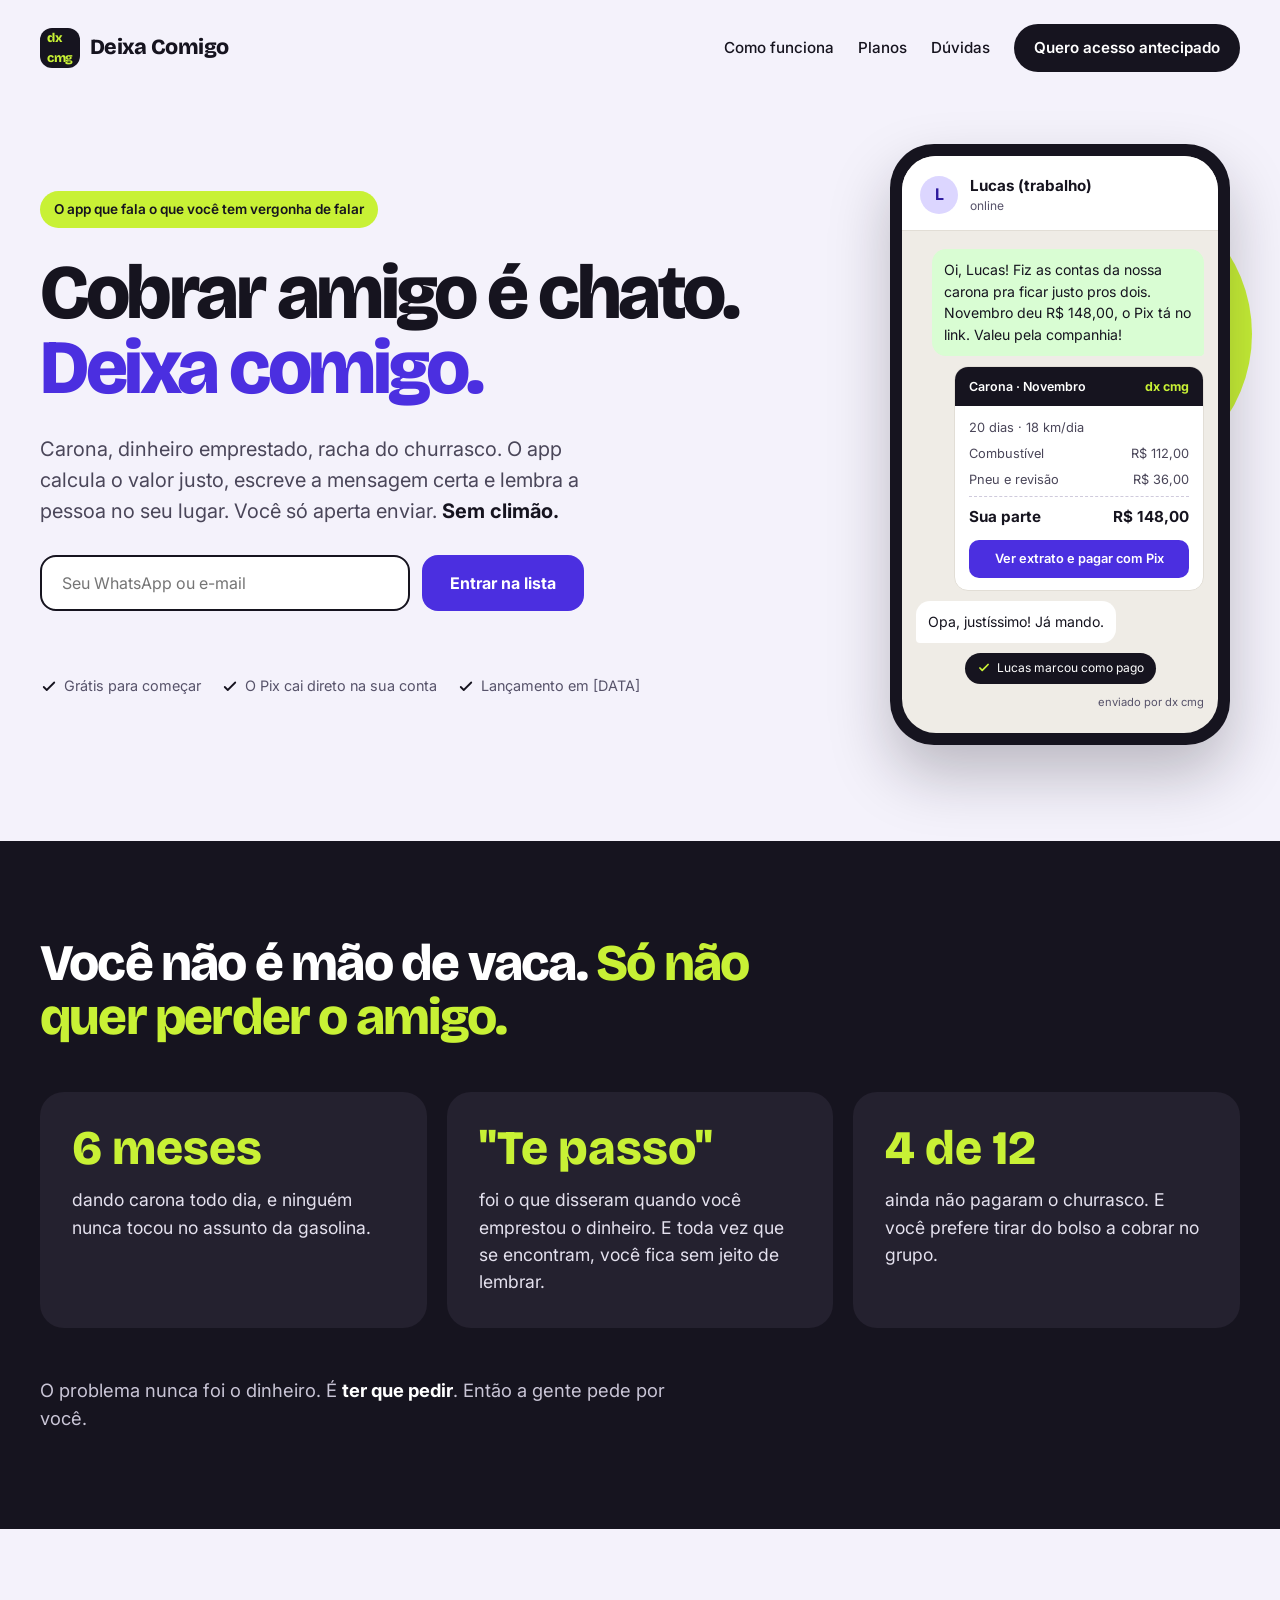
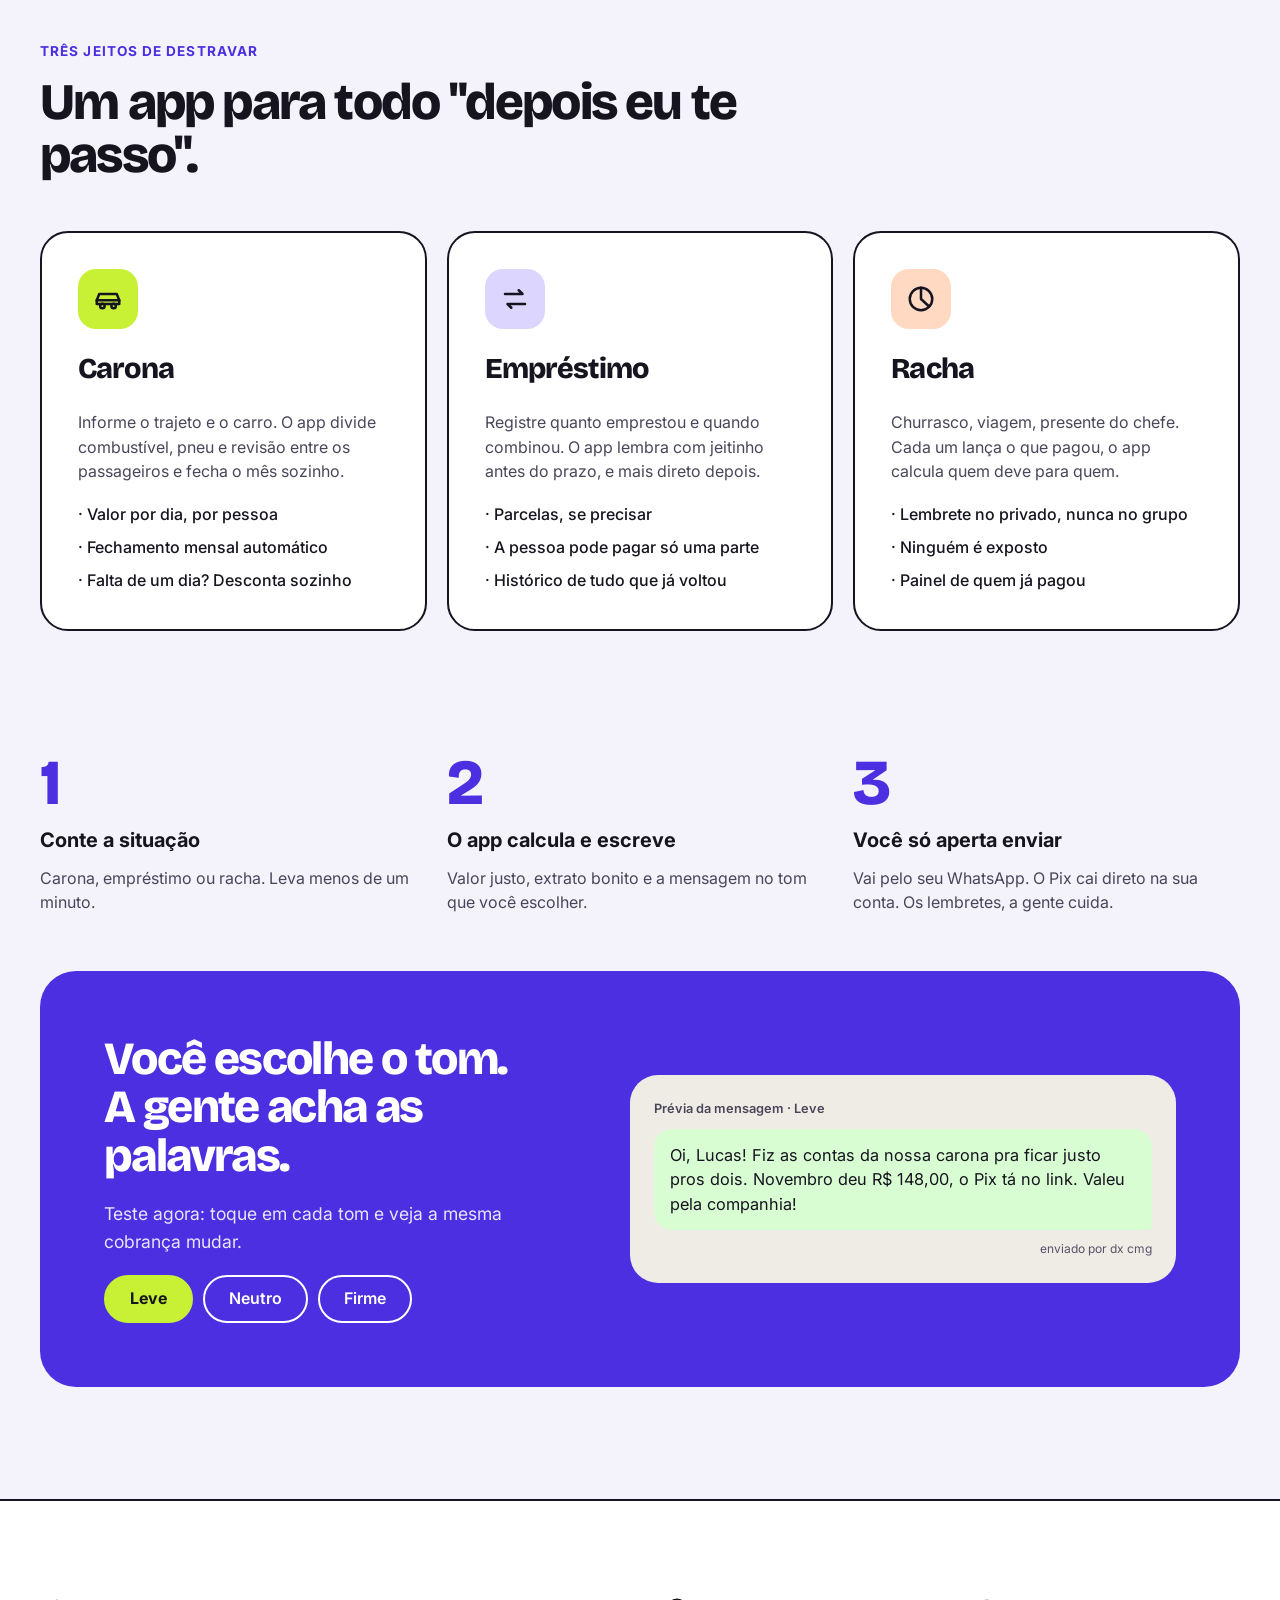
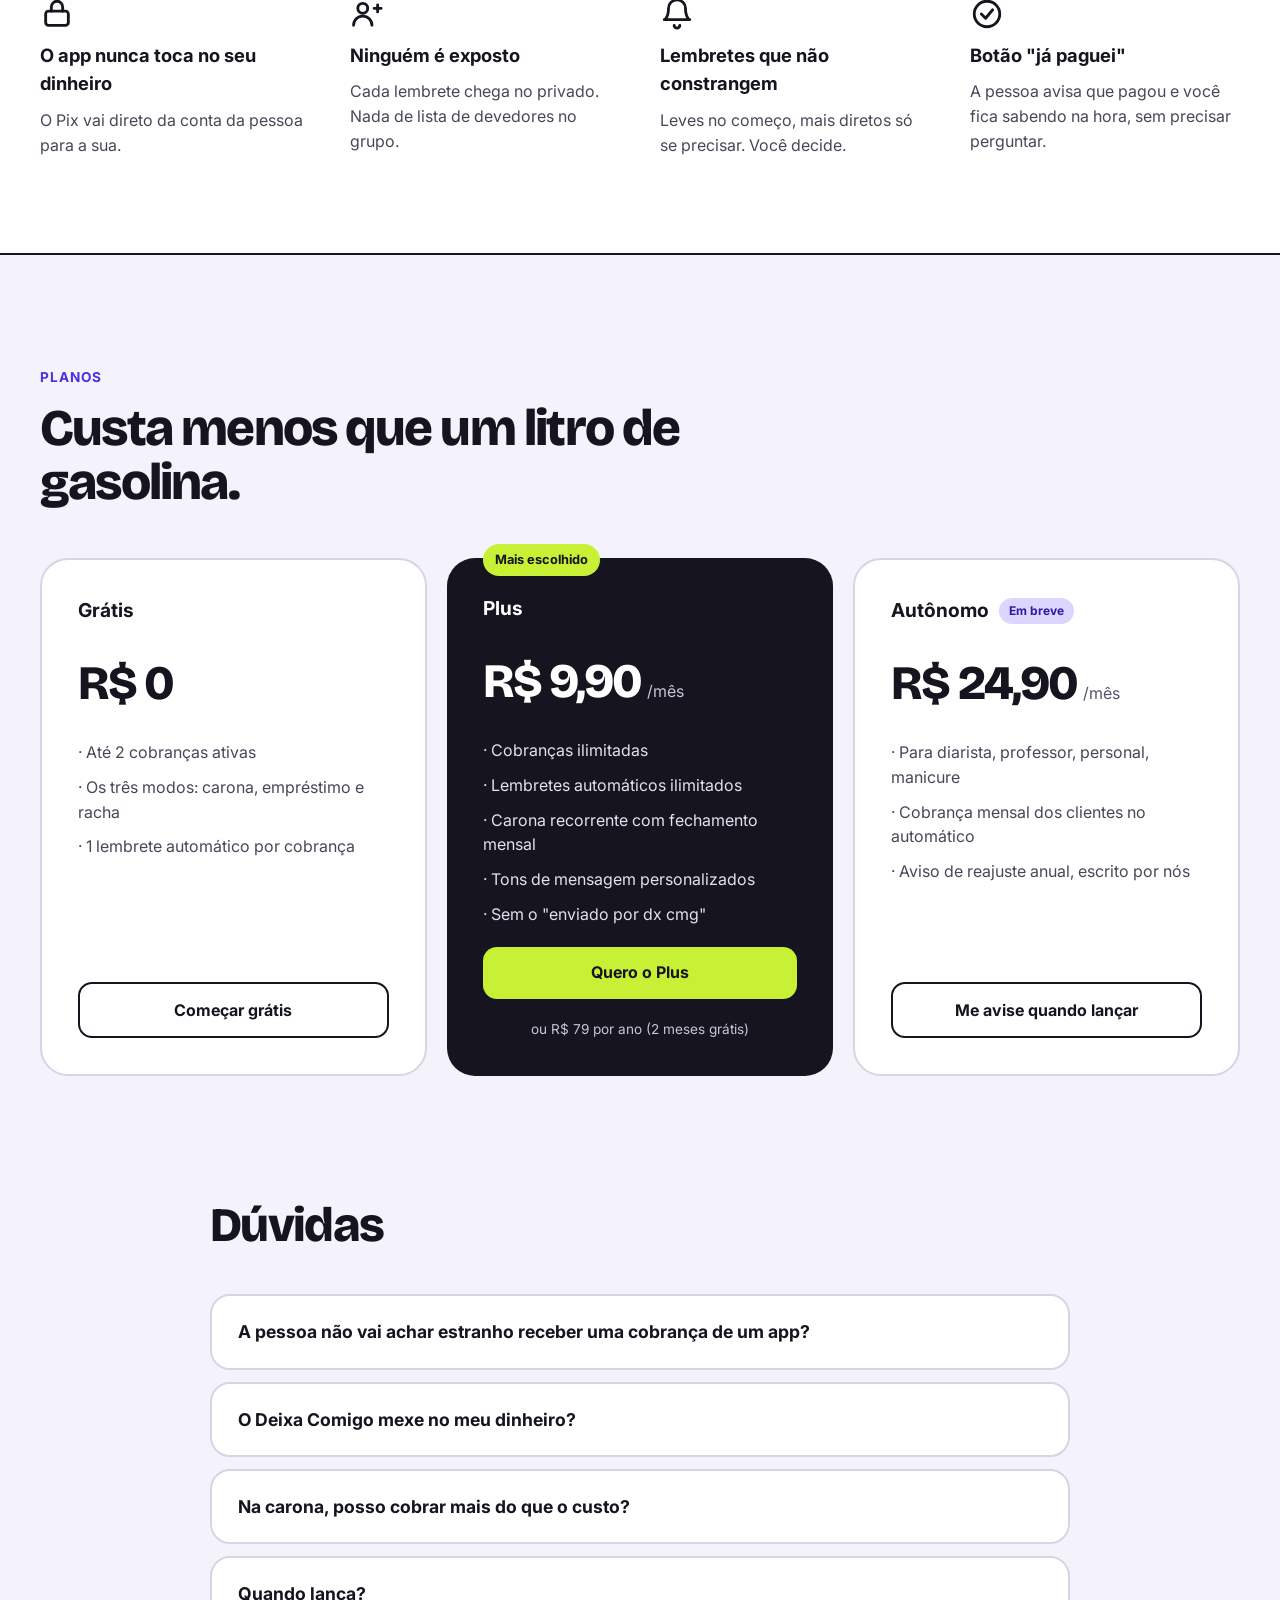
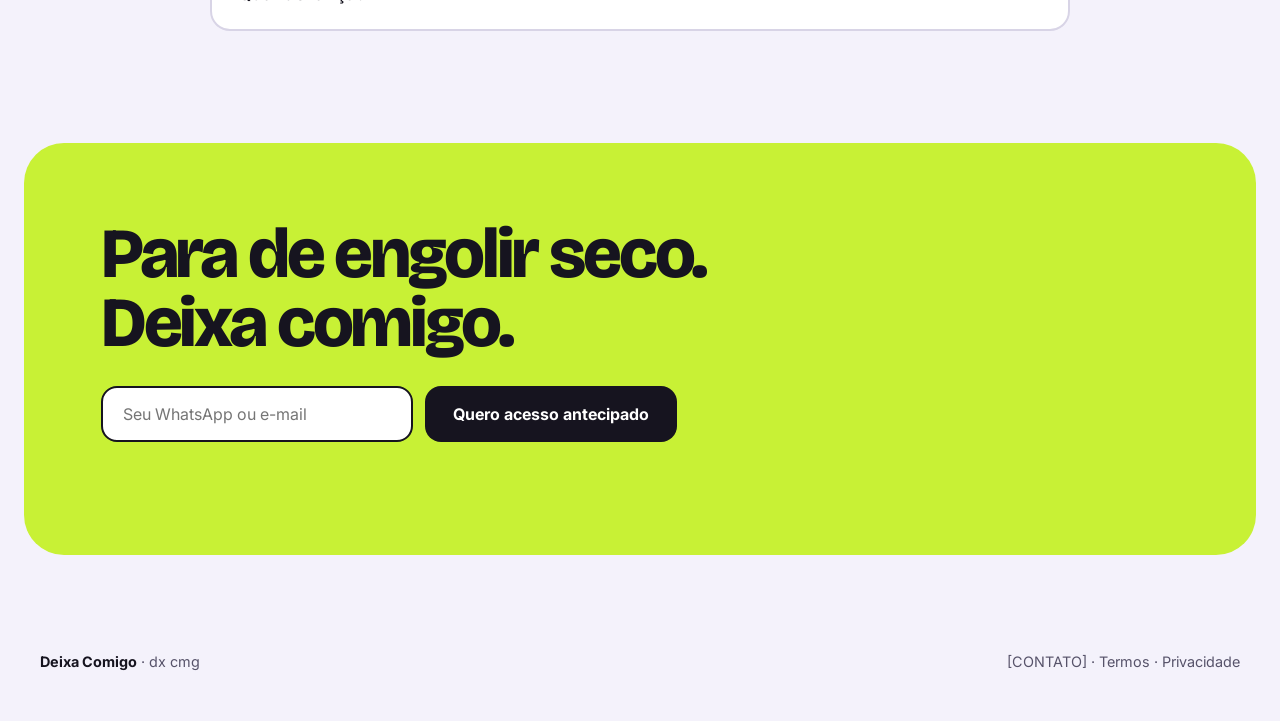
==== public/index.html @ ca262ba4 "Configura publicação no Cloudflare Workers (arquivos em public/) Co-Authored-By: Claude Opus 5.5 <no" ====
<!doctype html>
<html lang="pt-BR">
<head>
<meta charset="utf-8">
<meta name="viewport" content="width=device-width, initial-scale=1">
<title>Deixa Comigo — o app que cobra por você</title>
<meta name="description" content="Carona, empréstimo, racha do churrasco: o app calcula o valor justo, escreve a mensagem e lembra a pessoa no seu lugar. Sem climão.">
<meta property="og:title" content="Deixa Comigo — o app que cobra por você">
<meta property="og:description" content="Carona, empréstimo, racha do churrasco: o app calcula o valor justo, escreve a mensagem e lembra a pessoa no seu lugar. Sem climão.">
<meta property="og:type" content="website">
<meta name="theme-color" content="#16141F">
<link rel="icon" href="/favicon.svg" type="image/svg+xml">
<link rel="preconnect" href="https://fonts.googleapis.com">
<link rel="stylesheet" href="https://fonts.googleapis.com/css2?family=Bricolage+Grotesque:opsz,wght@12..96,500;12..96,700;12..96,800&amp;family=Inter:wght@400;500;600;700&amp;display=swap">
<style>
body{margin:0;background:#F4F2FB}
a{color:#4B2FE0}a:hover{color:#2E1A9E}
details summary{cursor:pointer;list-style:none}
details summary::-webkit-details-marker{display:none}
</style>
</head>
<body>
<div style="width: 100%; min-height: 100%; background: #F4F2FB; color: #16141F; font-family: Inter, system-ui, sans-serif; font-size: 1rem; line-height: 1.55">

<!-- NAV -->
<header style="max-width: 1200px; margin: 0 auto; padding: 24px 24px; display: flex; flex-wrap: wrap; align-items: center; justify-content: space-between; gap: 16px">
<a href="#topo" style="display: flex; align-items: center; gap: 10px; text-decoration: none; color: #16141F">
<span style="width: 40px; height: 40px; border-radius: 12px; background: #16141F; color: #C8F135; display: flex; align-items: center; justify-content: center; font-family: 'Bricolage Grotesque', sans-serif; font-weight: 800; font-size: 0.8rem; letter-spacing: -0.02em">dx<br>cmg</span>
<span style="font-family: 'Bricolage Grotesque', sans-serif; font-weight: 800; font-size: 1.35rem; letter-spacing: -0.03em">Deixa Comigo</span>
</a>
<nav style="display: flex; flex-wrap: wrap; align-items: center; gap: 24px; font-weight: 500; font-size: 0.95rem">
<a href="#como-funciona" style="color: #16141F; text-decoration: none">Como funciona</a>
<a href="#planos" style="color: #16141F; text-decoration: none">Planos</a>
<a href="#duvidas" style="color: #16141F; text-decoration: none">Dúvidas</a>
<a href="#lista" style="background: #16141F; color: #FFFFFF; text-decoration: none; padding: 12px 20px; border-radius: 999px; font-weight: 600; min-height: 44px; box-sizing: border-box; display: inline-flex; align-items: center">Quero acesso antecipado</a>
</nav>
</header>

<!-- HERO -->
<section id="topo" style="max-width: 1200px; margin: 0 auto; padding: 48px 24px 96px; display: flex; flex-wrap: wrap; align-items: center; gap: 64px">
<div style="flex: 1 1 520px; min-width: 0; display: flex; flex-direction: column; gap: 28px">
<span style="align-self: flex-start; background: #C8F135; color: #16141F; font-weight: 600; font-size: 0.85rem; padding: 8px 14px; border-radius: 999px">O app que fala o que você tem vergonha de falar</span>
<h1 style="margin: 0; font-family: 'Bricolage Grotesque', sans-serif; font-weight: 800; font-size: clamp(2.8rem, 6vw, 5.4rem); line-height: 0.98; letter-spacing: -0.045em">Cobrar amigo é chato.<br><span style="color: #4B2FE0">Deixa comigo.</span></h1>
<p style="margin: 0; font-size: 1.25rem; color: #4A4659; max-width: 34rem">Carona, dinheiro emprestado, racha do churrasco. O app calcula o valor justo, escreve a mensagem certa e lembra a pessoa no seu lugar. Você só aperta enviar. <strong style="color: #16141F">Sem climão.</strong></p>
<form class="lead-form" data-origem="geral" novalidate id="lista" style="display: flex; flex-wrap: wrap; gap: 12px; max-width: 34rem">
<label for="hero-zap" style="position: absolute; width: 1px; height: 1px; overflow: hidden; clip: rect(0 0 0 0)">Seu WhatsApp ou e-mail</label>
<input id="hero-zap" type="text" name="contato" required maxlength="120" autocomplete="email" placeholder="Seu WhatsApp ou e-mail" style="flex: 1 1 240px; min-height: 56px; box-sizing: border-box; padding: 0 20px; border-radius: 16px; border: 2px solid #16141F; background: #FFFFFF; font: inherit; font-size: 1rem; color: #16141F">
<button type="submit" style="flex: 0 0 auto; min-height: 56px; padding: 0 28px; border-radius: 16px; border: 0; background: #4B2FE0; color: #FFFFFF; font: inherit; font-weight: 700; font-size: 1rem; cursor: pointer">Entrar na lista</button>
<input type="text" name="empresa" tabindex="-1" autocomplete="off" aria-hidden="true" style="position: absolute; left: -9999px; width: 1px; height: 1px">
<p class="form-status" role="status" aria-live="polite" style="flex-basis: 100%; margin: 0; font-weight: 600; min-height: 1.5em"></p>
</form>
<div style="display: flex; flex-wrap: wrap; gap: 20px; font-size: 0.9rem; color: #57536A">
<span style="display: flex; align-items: center; gap: 6px"><svg aria-hidden="true" width="18" height="18" viewBox="0 0 24 24" fill="none" stroke="#16141F" stroke-width="2.4" stroke-linecap="round" stroke-linejoin="round"><path d="M5 12l4 4 10-10"/></svg>Grátis para começar</span>
<span style="display: flex; align-items: center; gap: 6px"><svg aria-hidden="true" width="18" height="18" viewBox="0 0 24 24" fill="none" stroke="#16141F" stroke-width="2.4" stroke-linecap="round" stroke-linejoin="round"><path d="M5 12l4 4 10-10"/></svg>O Pix cai direto na sua conta</span>
<span style="display: flex; align-items: center; gap: 6px"><svg aria-hidden="true" width="18" height="18" viewBox="0 0 24 24" fill="none" stroke="#16141F" stroke-width="2.4" stroke-linecap="round" stroke-linejoin="round"><path d="M5 12l4 4 10-10"/></svg>Lançamento em [DATA]</span>
</div>
</div>

<!-- PHONE -->
<div style="flex: 0 1 360px; min-width: 0; display: flex; justify-content: center; position: relative">
<div style="position: absolute; top: 40px; right: -12px; width: 300px; height: 300px; border-radius: 50%; background: #C8F135" aria-hidden="true"></div>
<div style="position: relative; width: 340px; max-width: 100%; background: #16141F; border-radius: 44px; padding: 12px; box-sizing: border-box; box-shadow: 0 30px 60px rgba(22,20,31,0.25)">
<div style="background: #EFECE6; border-radius: 34px; overflow: hidden; display: flex; flex-direction: column">
<div style="background: #FFFFFF; padding: 18px 18px 14px; display: flex; align-items: center; gap: 12px; border-bottom: 1px solid #E2DED6">
<span style="width: 38px; height: 38px; border-radius: 50%; background: #DCD6FF; color: #2E1A9E; display: flex; align-items: center; justify-content: center; font-weight: 700">L</span>
<div style="display: flex; flex-direction: column"><strong style="font-size: 0.95rem">Lucas (trabalho)</strong><span style="font-size: 0.75rem; color: #57536A">online</span></div>
</div>
<div style="padding: 18px 14px 22px; display: flex; flex-direction: column; gap: 10px; font-size: 0.88rem">
<div style="align-self: flex-end; max-width: 86%; background: #D9FDD3; padding: 10px 12px; border-radius: 14px 14px 4px 14px">Oi, Lucas! Fiz as contas da nossa carona pra ficar justo pros dois. Novembro deu R$ 148,00, o Pix tá no link. Valeu pela companhia!</div>
<div style="align-self: flex-end; width: 86%; background: #FFFFFF; border-radius: 14px; overflow: hidden; border: 1px solid #E2DED6">
<div style="background: #16141F; color: #FFFFFF; padding: 10px 14px; display: flex; justify-content: space-between; align-items: center; font-size: 0.78rem"><span style="font-weight: 600">Carona · Novembro</span><span style="color: #C8F135; font-weight: 700">dx cmg</span></div>
<div style="padding: 12px 14px; display: flex; flex-direction: column; gap: 6px; font-size: 0.8rem; color: #4A4659">
<div style="display: flex; justify-content: space-between"><span>20 dias · 18 km/dia</span><span></span></div>
<div style="display: flex; justify-content: space-between"><span>Combustível</span><span>R$ 112,00</span></div>
<div style="display: flex; justify-content: space-between"><span>Pneu e revisão</span><span>R$ 36,00</span></div>
<div style="display: flex; justify-content: space-between; border-top: 1px dashed #CFCADC; padding-top: 8px; color: #16141F; font-weight: 700; font-size: 0.95rem"><span>Sua parte</span><span>R$ 148,00</span></div>
<span style="margin-top: 6px; background: #4B2FE0; color: #FFFFFF; text-align: center; border-radius: 10px; padding: 9px; font-weight: 600">Ver extrato e pagar com Pix</span>
</div>
</div>
<div style="align-self: flex-start; max-width: 80%; background: #FFFFFF; padding: 10px 12px; border-radius: 14px 14px 14px 4px">Opa, justíssimo! Já mando.</div>
<div style="align-self: center; background: #16141F; color: #FFFFFF; font-size: 0.75rem; padding: 6px 12px; border-radius: 999px; display: flex; align-items: center; gap: 6px"><svg aria-hidden="true" width="14" height="14" viewBox="0 0 24 24" fill="none" stroke="#C8F135" stroke-width="3" stroke-linecap="round" stroke-linejoin="round"><path d="M5 12l4 4 10-10"/></svg>Lucas marcou como pago</div>
<span style="align-self: flex-end; font-size: 0.7rem; color: #57536A">enviado por dx cmg</span>
</div>
</div>
</div>
</div>
</section>

<!-- DOR -->
<section style="background: #16141F; color: #FFFFFF; padding: 96px 24px">
<div style="max-width: 1200px; margin: 0 auto; display: flex; flex-direction: column; gap: 48px">
<h2 style="margin: 0; font-family: 'Bricolage Grotesque', sans-serif; font-weight: 800; font-size: clamp(2rem, 4vw, 3.4rem); line-height: 1.05; letter-spacing: -0.035em; max-width: 46rem">Você não é mão de vaca. <span style="color: #C8F135">Só não quer perder o amigo.</span></h2>
<div style="display: grid; grid-template-columns: repeat(auto-fit, minmax(260px, 1fr)); gap: 20px">
<div style="background: #24212F; border-radius: 24px; padding: 32px; display: flex; flex-direction: column; gap: 14px">
<span style="font-family: 'Bricolage Grotesque', sans-serif; font-weight: 800; font-size: 3rem; line-height: 1; color: #C8F135">6 meses</span>
<p style="margin: 0; font-size: 1.1rem; color: #E4E1EE">dando carona todo dia, e ninguém nunca tocou no assunto da gasolina.</p>
</div>
<div style="background: #24212F; border-radius: 24px; padding: 32px; display: flex; flex-direction: column; gap: 14px">
<span style="font-family: 'Bricolage Grotesque', sans-serif; font-weight: 800; font-size: 3rem; line-height: 1; color: #C8F135">"Te passo"</span>
<p style="margin: 0; font-size: 1.1rem; color: #E4E1EE">foi o que disseram quando você emprestou o dinheiro. E toda vez que se encontram, você fica sem jeito de lembrar.</p>
</div>
<div style="background: #24212F; border-radius: 24px; padding: 32px; display: flex; flex-direction: column; gap: 14px">
<span style="font-family: 'Bricolage Grotesque', sans-serif; font-weight: 800; font-size: 3rem; line-height: 1; color: #C8F135">4 de 12</span>
<p style="margin: 0; font-size: 1.1rem; color: #E4E1EE">ainda não pagaram o churrasco. E você prefere tirar do bolso a cobrar no grupo.</p>
</div>
</div>
<p style="margin: 0; font-size: 1.15rem; color: #C9C5D6; max-width: 40rem">O problema nunca foi o dinheiro. É <strong style="color: #FFFFFF">ter que pedir</strong>. Então a gente pede por você.</p>
</div>
</section>

<!-- 3 MODOS -->
<section style="max-width: 1200px; margin: 0 auto; padding: 112px 24px 56px; display: flex; flex-direction: column; gap: 48px">
<div style="display: flex; flex-direction: column; gap: 14px; max-width: 44rem">
<span style="font-weight: 700; color: #4B2FE0; text-transform: uppercase; letter-spacing: 0.08em; font-size: 0.85rem">Três jeitos de destravar</span>
<h2 style="margin: 0; font-family: 'Bricolage Grotesque', sans-serif; font-weight: 800; font-size: clamp(2rem, 4vw, 3.4rem); line-height: 1.05; letter-spacing: -0.035em">Um app para todo "depois eu te passo".</h2>
</div>
<div style="display: grid; grid-template-columns: repeat(auto-fit, minmax(300px, 1fr)); gap: 20px">

<article style="background: #FFFFFF; border-radius: 28px; padding: 36px; display: flex; flex-direction: column; gap: 18px; border: 2px solid #16141F">
<span style="width: 60px; height: 60px; border-radius: 18px; background: #C8F135; display: flex; align-items: center; justify-content: center"><svg aria-hidden="true" width="30" height="30" viewBox="0 0 24 24" fill="none" stroke="#16141F" stroke-width="2" stroke-linecap="round" stroke-linejoin="round"><path d="M3 16v-3l2-5h14l2 5v3z"/><path d="M3 13h18"/><circle cx="7.5" cy="17.5" r="1.8"/><circle cx="16.5" cy="17.5" r="1.8"/></svg></span>
<h3 style="margin: 0; font-family: 'Bricolage Grotesque', sans-serif; font-weight: 800; font-size: 1.8rem; letter-spacing: -0.03em">Carona</h3>
<p style="margin: 0; color: #4A4659">Informe o trajeto e o carro. O app divide combustível, pneu e revisão entre os passageiros e fecha o mês sozinho.</p>
<ul style="margin: 0; padding: 0; list-style: none; display: flex; flex-direction: column; gap: 8px; font-weight: 500">
<li>· Valor por dia, por pessoa</li>
<li>· Fechamento mensal automático</li>
<li>· Falta de um dia? Desconta sozinho</li>
</ul>
</article>

<article style="background: #FFFFFF; border-radius: 28px; padding: 36px; display: flex; flex-direction: column; gap: 18px; border: 2px solid #16141F">
<span style="width: 60px; height: 60px; border-radius: 18px; background: #DCD6FF; display: flex; align-items: center; justify-content: center"><svg aria-hidden="true" width="30" height="30" viewBox="0 0 24 24" fill="none" stroke="#16141F" stroke-width="2" stroke-linecap="round" stroke-linejoin="round"><path d="M4 8h14l-3-3"/><path d="M20 16H6l3 3"/></svg></span>
<h3 style="margin: 0; font-family: 'Bricolage Grotesque', sans-serif; font-weight: 800; font-size: 1.8rem; letter-spacing: -0.03em">Empréstimo</h3>
<p style="margin: 0; color: #4A4659">Registre quanto emprestou e quando combinou. O app lembra com jeitinho antes do prazo, e mais direto depois.</p>
<ul style="margin: 0; padding: 0; list-style: none; display: flex; flex-direction: column; gap: 8px; font-weight: 500">
<li>· Parcelas, se precisar</li>
<li>· A pessoa pode pagar só uma parte</li>
<li>· Histórico de tudo que já voltou</li>
</ul>
</article>

<article style="background: #FFFFFF; border-radius: 28px; padding: 36px; display: flex; flex-direction: column; gap: 18px; border: 2px solid #16141F">
<span style="width: 60px; height: 60px; border-radius: 18px; background: #FFD9C2; display: flex; align-items: center; justify-content: center"><svg aria-hidden="true" width="30" height="30" viewBox="0 0 24 24" fill="none" stroke="#16141F" stroke-width="2" stroke-linecap="round" stroke-linejoin="round"><circle cx="12" cy="12" r="9"/><path d="M12 3v9l6.5 6"/></svg></span>
<h3 style="margin: 0; font-family: 'Bricolage Grotesque', sans-serif; font-weight: 800; font-size: 1.8rem; letter-spacing: -0.03em">Racha</h3>
<p style="margin: 0; color: #4A4659">Churrasco, viagem, presente do chefe. Cada um lança o que pagou, o app calcula quem deve para quem.</p>
<ul style="margin: 0; padding: 0; list-style: none; display: flex; flex-direction: column; gap: 8px; font-weight: 500">
<li>· Lembrete no privado, nunca no grupo</li>
<li>· Ninguém é exposto</li>
<li>· Painel de quem já pagou</li>
</ul>
</article>
</div>
</section>

<!-- COMO FUNCIONA + TOM -->
<section id="como-funciona" style="max-width: 1200px; margin: 0 auto; padding: 56px 24px 112px; display: flex; flex-direction: column; gap: 48px">
<div style="display: grid; grid-template-columns: repeat(auto-fit, minmax(240px, 1fr)); gap: 20px">
<div style="display: flex; flex-direction: column; gap: 10px; padding: 8px 0">
<span style="font-family: 'Bricolage Grotesque', sans-serif; font-weight: 800; font-size: 4rem; line-height: 1; color: #4B2FE0">1</span>
<h3 style="margin: 0; font-size: 1.25rem">Conte a situação</h3>
<p style="margin: 0; color: #4A4659">Carona, empréstimo ou racha. Leva menos de um minuto.</p>
</div>
<div style="display: flex; flex-direction: column; gap: 10px; padding: 8px 0">
<span style="font-family: 'Bricolage Grotesque', sans-serif; font-weight: 800; font-size: 4rem; line-height: 1; color: #4B2FE0">2</span>
<h3 style="margin: 0; font-size: 1.25rem">O app calcula e escreve</h3>
<p style="margin: 0; color: #4A4659">Valor justo, extrato bonito e a mensagem no tom que você escolher.</p>
</div>
<div style="display: flex; flex-direction: column; gap: 10px; padding: 8px 0">
<span style="font-family: 'Bricolage Grotesque', sans-serif; font-weight: 800; font-size: 4rem; line-height: 1; color: #4B2FE0">3</span>
<h3 style="margin: 0; font-size: 1.25rem">Você só aperta enviar</h3>
<p style="margin: 0; color: #4A4659">Vai pelo seu WhatsApp. O Pix cai direto na sua conta. Os lembretes, a gente cuida.</p>
</div>
</div>

<div style="background: #4B2FE0; color: #FFFFFF; border-radius: 36px; padding: clamp(28px, 5vw, 64px); display: flex; flex-wrap: wrap; gap: 48px; align-items: center">
<div style="flex: 1 1 360px; min-width: 0; display: flex; flex-direction: column; gap: 20px">
<h2 style="margin: 0; font-family: 'Bricolage Grotesque', sans-serif; font-weight: 800; font-size: clamp(2rem, 3.6vw, 3rem); line-height: 1.05; letter-spacing: -0.035em">Você escolhe o tom.<br>A gente acha as palavras.</h2>
<p style="margin: 0; font-size: 1.1rem; color: #E9E5FF">Teste agora: toque em cada tom e veja a mesma cobrança mudar.</p>
<div style="display: flex; flex-wrap: wrap; gap: 10px" role="group" aria-label="Tom da mensagem">
<button type="button" class="tone-btn" data-tone="leve" aria-pressed="true" style="min-height: 48px; padding: 0 24px; border-radius: 999px; border: 2px solid #C8F135; background: #C8F135; color: #16141F; font: inherit; font-weight: 700; cursor: pointer">Leve</button>
<button type="button" class="tone-btn" data-tone="neutro" aria-pressed="false" style="min-height: 48px; padding: 0 24px; border-radius: 999px; border: 2px solid #FFFFFF; background: transparent; color: #FFFFFF; font: inherit; font-weight: 600; cursor: pointer">Neutro</button>
<button type="button" class="tone-btn" data-tone="firme" aria-pressed="false" style="min-height: 48px; padding: 0 24px; border-radius: 999px; border: 2px solid #FFFFFF; background: transparent; color: #FFFFFF; font: inherit; font-weight: 600; cursor: pointer">Firme</button>
</div>
</div>
<div style="flex: 1 1 380px; min-width: 0; background: #EFECE6; border-radius: 28px; padding: 24px; display: flex; flex-direction: column; gap: 10px; color: #16141F">
<span style="font-size: 0.8rem; color: #4A4659; font-weight: 600">Prévia da mensagem · <span id="tone-label">Leve</span></span>
<div style="align-self: flex-end; background: #D9FDD3; padding: 14px 16px; border-radius: 18px 18px 4px 18px; font-size: 1.02rem; line-height: 1.5"><span id="tone-msg"></span></div>
<span style="align-self: flex-end; font-size: 0.75rem; color: #57536A">enviado por dx cmg</span>
</div>
</div>
</section>

<!-- GARANTIAS -->
<section style="background: #FFFFFF; padding: 96px 24px; border-top: 2px solid #16141F; border-bottom: 2px solid #16141F">
<div style="max-width: 1200px; margin: 0 auto; display: grid; grid-template-columns: repeat(auto-fit, minmax(240px, 1fr)); gap: 40px">
<div style="display: flex; flex-direction: column; gap: 10px">
<svg aria-hidden="true" width="34" height="34" viewBox="0 0 24 24" fill="none" stroke="#16141F" stroke-width="2" stroke-linecap="round" stroke-linejoin="round"><rect x="4" y="10" width="16" height="10" rx="2"/><path d="M8 10V7a4 4 0 0 1 8 0v3"/></svg>
<h3 style="margin: 0; font-size: 1.15rem">O app nunca toca no seu dinheiro</h3>
<p style="margin: 0; color: #4A4659">O Pix vai direto da conta da pessoa para a sua.</p>
</div>
<div style="display: flex; flex-direction: column; gap: 10px">
<svg aria-hidden="true" width="34" height="34" viewBox="0 0 24 24" fill="none" stroke="#16141F" stroke-width="2" stroke-linecap="round" stroke-linejoin="round"><circle cx="9" cy="8" r="3.5"/><path d="M2.5 20a6.5 6.5 0 0 1 13 0"/><path d="M17 8h5M19.5 5.5v5"/></svg>
<h3 style="margin: 0; font-size: 1.15rem">Ninguém é exposto</h3>
<p style="margin: 0; color: #4A4659">Cada lembrete chega no privado. Nada de lista de devedores no grupo.</p>
</div>
<div style="display: flex; flex-direction: column; gap: 10px">
<svg aria-hidden="true" width="34" height="34" viewBox="0 0 24 24" fill="none" stroke="#16141F" stroke-width="2" stroke-linecap="round" stroke-linejoin="round"><path d="M6 8a6 6 0 0 1 12 0c0 7 3 8 3 8H3s3-1 3-8"/><path d="M10 20a2 2 0 0 0 4 0"/></svg>
<h3 style="margin: 0; font-size: 1.15rem">Lembretes que não constrangem</h3>
<p style="margin: 0; color: #4A4659">Leves no começo, mais diretos só se precisar. Você decide.</p>
</div>
<div style="display: flex; flex-direction: column; gap: 10px">
<svg aria-hidden="true" width="34" height="34" viewBox="0 0 24 24" fill="none" stroke="#16141F" stroke-width="2" stroke-linecap="round" stroke-linejoin="round"><circle cx="12" cy="12" r="9"/><path d="M8 12l3 3 5-6"/></svg>
<h3 style="margin: 0; font-size: 1.15rem">Botão "já paguei"</h3>
<p style="margin: 0; color: #4A4659">A pessoa avisa que pagou e você fica sabendo na hora, sem precisar perguntar.</p>
</div>
</div>
</section>

<!-- PLANOS -->
<section id="planos" style="max-width: 1200px; margin: 0 auto; padding: 112px 24px; display: flex; flex-direction: column; gap: 48px">
<div style="display: flex; flex-direction: column; gap: 14px; max-width: 44rem">
<span style="font-weight: 700; color: #4B2FE0; text-transform: uppercase; letter-spacing: 0.08em; font-size: 0.85rem">Planos</span>
<h2 style="margin: 0; font-family: 'Bricolage Grotesque', sans-serif; font-weight: 800; font-size: clamp(2rem, 4vw, 3.4rem); line-height: 1.05; letter-spacing: -0.035em">Custa menos que um litro de gasolina.</h2>
</div>
<div style="display: grid; grid-template-columns: repeat(auto-fit, minmax(280px, 1fr)); gap: 20px; align-items: stretch">

<div style="background: #FFFFFF; border-radius: 28px; padding: 36px; display: flex; flex-direction: column; gap: 20px; border: 2px solid #D8D4E6">
<h3 style="margin: 0; font-size: 1.2rem">Grátis</h3>
<div style="display: flex; align-items: baseline; gap: 6px"><span style="font-family: 'Bricolage Grotesque', sans-serif; font-weight: 800; font-size: 3rem; letter-spacing: -0.04em">R$ 0</span></div>
<ul style="margin: 0; padding: 0; list-style: none; display: flex; flex-direction: column; gap: 10px; color: #4A4659; flex: 1 1 auto">
<li>· Até 2 cobranças ativas</li>
<li>· Os três modos: carona, empréstimo e racha</li>
<li>· 1 lembrete automático por cobrança</li>
</ul>
<a href="#lista" data-plano="gratis" style="min-height: 52px; border-radius: 14px; border: 2px solid #16141F; color: #16141F; text-decoration: none; font-weight: 700; display: flex; align-items: center; justify-content: center">Começar grátis</a>
</div>

<div style="background: #16141F; color: #FFFFFF; border-radius: 28px; padding: 36px; display: flex; flex-direction: column; gap: 20px; position: relative">
<span style="position: absolute; top: -14px; left: 36px; background: #C8F135; color: #16141F; font-weight: 700; font-size: 0.8rem; padding: 6px 12px; border-radius: 999px">Mais escolhido</span>
<h3 style="margin: 0; font-size: 1.2rem">Plus</h3>
<div style="display: flex; align-items: baseline; gap: 6px"><span style="font-family: 'Bricolage Grotesque', sans-serif; font-weight: 800; font-size: 3rem; letter-spacing: -0.04em">R$ 9,90</span><span style="color: #C9C5D6">/mês</span></div>
<ul style="margin: 0; padding: 0; list-style: none; display: flex; flex-direction: column; gap: 10px; color: #E4E1EE; flex: 1 1 auto">
<li>· Cobranças ilimitadas</li>
<li>· Lembretes automáticos ilimitados</li>
<li>· Carona recorrente com fechamento mensal</li>
<li>· Tons de mensagem personalizados</li>
<li>· Sem o "enviado por dx cmg"</li>
</ul>
<a href="#lista" data-plano="plus" style="min-height: 52px; border-radius: 14px; background: #C8F135; color: #16141F; text-decoration: none; font-weight: 700; display: flex; align-items: center; justify-content: center">Quero o Plus</a>
<span style="font-size: 0.85rem; color: #C9C5D6; text-align: center">ou R$ 79 por ano (2 meses grátis)</span>
</div>

<div style="background: #FFFFFF; border-radius: 28px; padding: 36px; display: flex; flex-direction: column; gap: 20px; border: 2px solid #D8D4E6">
<div style="display: flex; align-items: center; gap: 10px"><h3 style="margin: 0; font-size: 1.2rem">Autônomo</h3><span style="background: #DCD6FF; color: #2E1A9E; font-size: 0.75rem; font-weight: 700; padding: 4px 10px; border-radius: 999px">Em breve</span></div>
<div style="display: flex; align-items: baseline; gap: 6px"><span style="font-family: 'Bricolage Grotesque', sans-serif; font-weight: 800; font-size: 3rem; letter-spacing: -0.04em">R$ 24,90</span><span style="color: #57536A">/mês</span></div>
<ul style="margin: 0; padding: 0; list-style: none; display: flex; flex-direction: column; gap: 10px; color: #4A4659; flex: 1 1 auto">
<li>· Para diarista, professor, personal, manicure</li>
<li>· Cobrança mensal dos clientes no automático</li>
<li>· Aviso de reajuste anual, escrito por nós</li>
</ul>
<a href="#lista" data-plano="autonomo" style="min-height: 52px; border-radius: 14px; border: 2px solid #16141F; color: #16141F; text-decoration: none; font-weight: 700; display: flex; align-items: center; justify-content: center">Me avise quando lançar</a>
</div>
</div>
</section>

<!-- FAQ -->
<section id="duvidas" style="max-width: 860px; margin: 0 auto; padding: 0 24px 112px; display: flex; flex-direction: column; gap: 32px">
<h2 style="margin: 0; font-family: 'Bricolage Grotesque', sans-serif; font-weight: 800; font-size: clamp(2rem, 4vw, 3rem); letter-spacing: -0.035em">Dúvidas</h2>
<div style="display: flex; flex-direction: column; gap: 12px">
<details style="background: #FFFFFF; border-radius: 20px; padding: 22px 26px; border: 2px solid #D8D4E6">
<summary style="font-weight: 700; font-size: 1.1rem">A pessoa não vai achar estranho receber uma cobrança de um app?</summary>
<p style="margin: 14px 0 0; color: #4A4659">É justamente o contrário: o app tira o peso pessoal. A conta é clara, o valor é justo e ninguém precisa negociar olho no olho. A mensagem sai do seu WhatsApp, do seu jeito.</p>
</details>
<details style="background: #FFFFFF; border-radius: 20px; padding: 22px 26px; border: 2px solid #D8D4E6">
<summary style="font-weight: 700; font-size: 1.1rem">O Deixa Comigo mexe no meu dinheiro?</summary>
<p style="margin: 14px 0 0; color: #4A4659">Não. O app só gera o link com a sua chave Pix. O dinheiro vai direto para a sua conta.</p>
</details>
<details style="background: #FFFFFF; border-radius: 20px; padding: 22px 26px; border: 2px solid #D8D4E6">
<summary style="font-weight: 700; font-size: 1.1rem">Na carona, posso cobrar mais do que o custo?</summary>
<p style="margin: 14px 0 0; color: #4A4659">O Deixa Comigo foi feito para dividir os custos da carona (combustível, pneu, revisão) de forma justa entre quem vai junto. Não é um serviço de transporte remunerado.</p>
</details>
<details style="background: #FFFFFF; border-radius: 20px; padding: 22px 26px; border: 2px solid #D8D4E6">
<summary style="font-weight: 700; font-size: 1.1rem">Quando lança?</summary>
<p style="margin: 14px 0 0; color: #4A4659">Em [DATA]. Quem entra na lista agora testa antes de todo mundo e ganha [BENEFÍCIO DA LISTA].</p>
</details>
</div>
</section>

<!-- CTA FINAL -->
<section style="padding: 0 24px 96px">
<div style="max-width: 1200px; margin: 0 auto; background: #C8F135; border-radius: 40px; padding: clamp(36px, 6vw, 88px); display: flex; flex-direction: column; align-items: flex-start; gap: 28px">
<h2 style="margin: 0; font-family: 'Bricolage Grotesque', sans-serif; font-weight: 800; font-size: clamp(2.4rem, 5.5vw, 4.8rem); line-height: 0.98; letter-spacing: -0.045em; max-width: 52rem">Para de engolir seco.<br>Deixa comigo.</h2>
<form class="lead-form" data-origem="geral" novalidate style="display: flex; flex-wrap: wrap; gap: 12px; width: 100%; max-width: 36rem">
<label for="cta-zap" style="position: absolute; width: 1px; height: 1px; overflow: hidden; clip: rect(0 0 0 0)">Seu WhatsApp ou e-mail</label>
<input id="cta-zap" type="text" name="contato" required maxlength="120" autocomplete="email" placeholder="Seu WhatsApp ou e-mail" style="flex: 1 1 240px; min-height: 56px; box-sizing: border-box; padding: 0 20px; border-radius: 16px; border: 2px solid #16141F; background: #FFFFFF; font: inherit; font-size: 1rem; color: #16141F">
<button type="submit" style="flex: 0 0 auto; min-height: 56px; padding: 0 28px; border-radius: 16px; border: 0; background: #16141F; color: #FFFFFF; font: inherit; font-weight: 700; font-size: 1rem; cursor: pointer">Quero acesso antecipado</button>
<input type="text" name="empresa" tabindex="-1" autocomplete="off" aria-hidden="true" style="position: absolute; left: -9999px; width: 1px; height: 1px">
<p class="form-status" role="status" aria-live="polite" style="flex-basis: 100%; margin: 0; font-weight: 600; min-height: 1.5em"></p>
</form>
</div>
</section>

<footer style="max-width: 1200px; margin: 0 auto; padding: 0 24px 48px; display: flex; flex-wrap: wrap; justify-content: space-between; gap: 16px; font-size: 0.9rem; color: #57536A">
<span><strong style="color: #16141F">Deixa Comigo</strong> · dx cmg</span>
<span>[CONTATO] · Termos · Privacidade</span>
</footer>
</div>
<script src="/config.js"></script>
<script src="/app.js"></script>
</body>
</html>
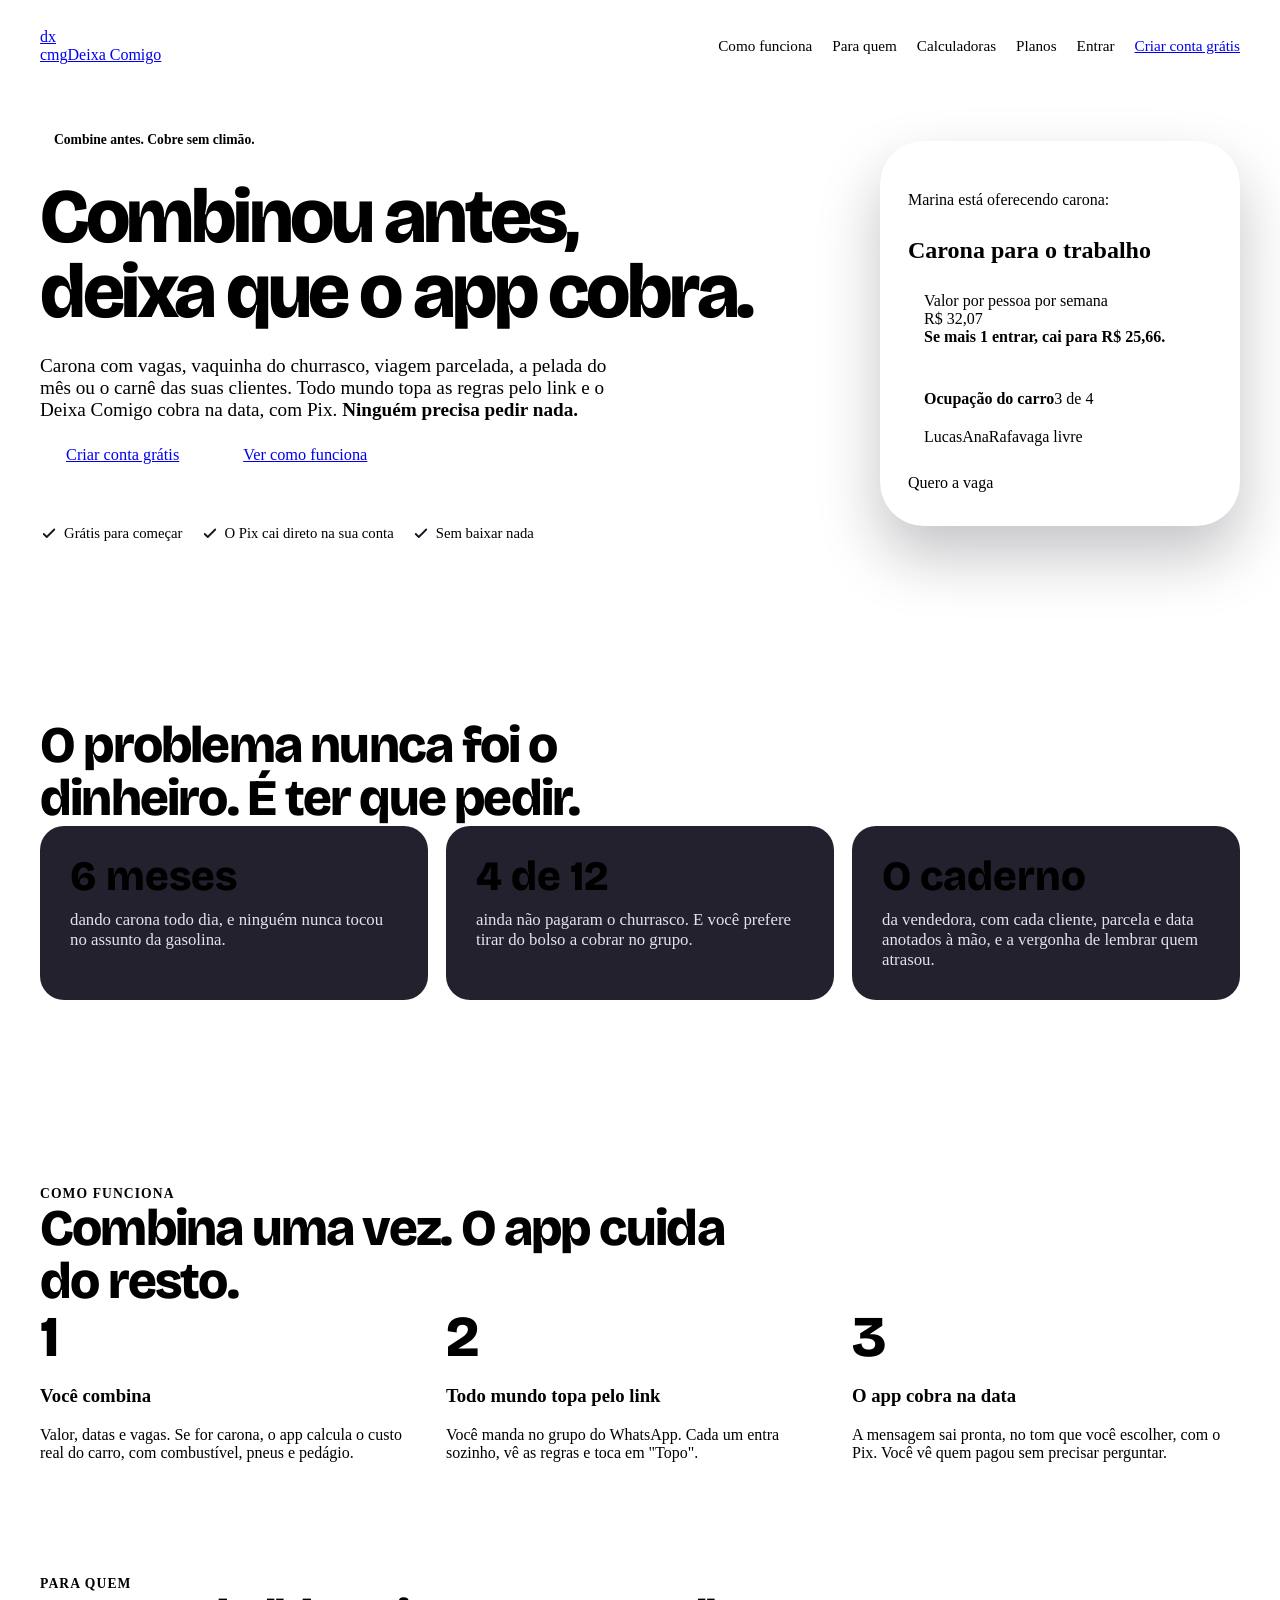
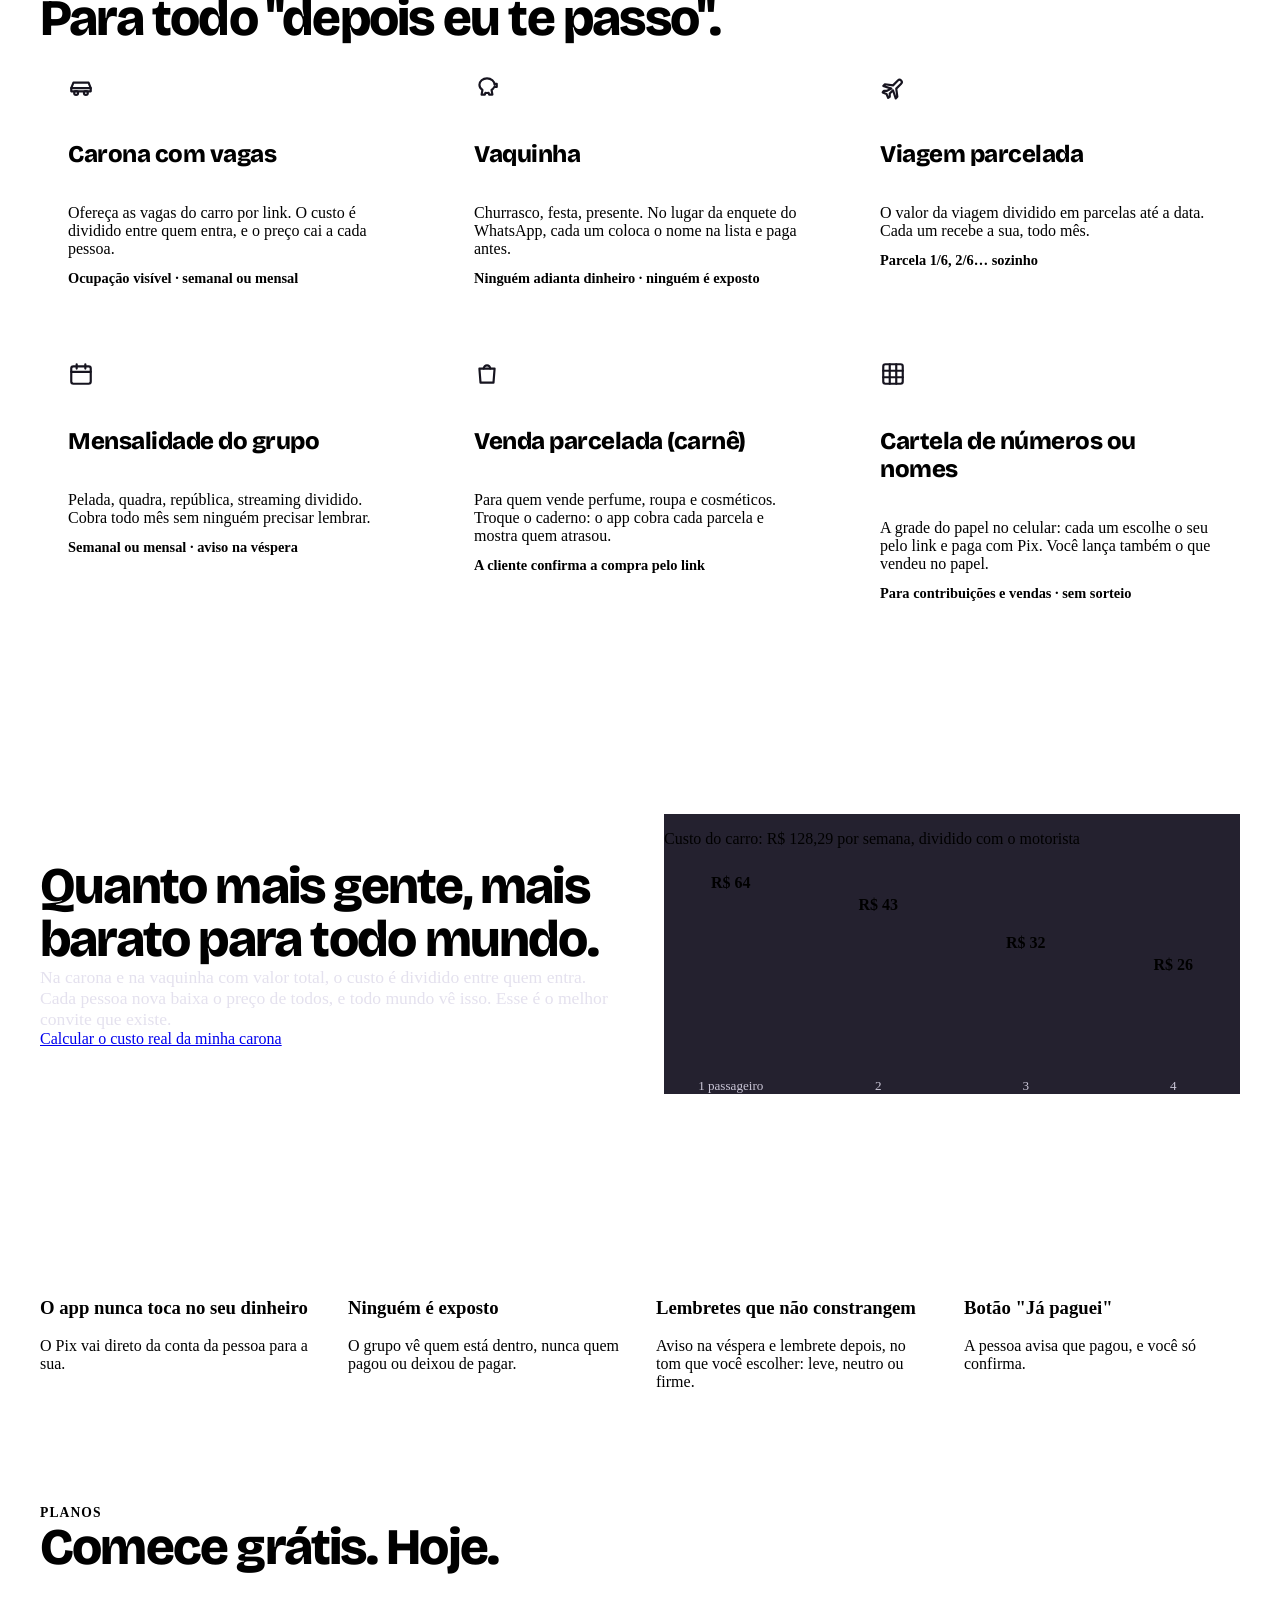
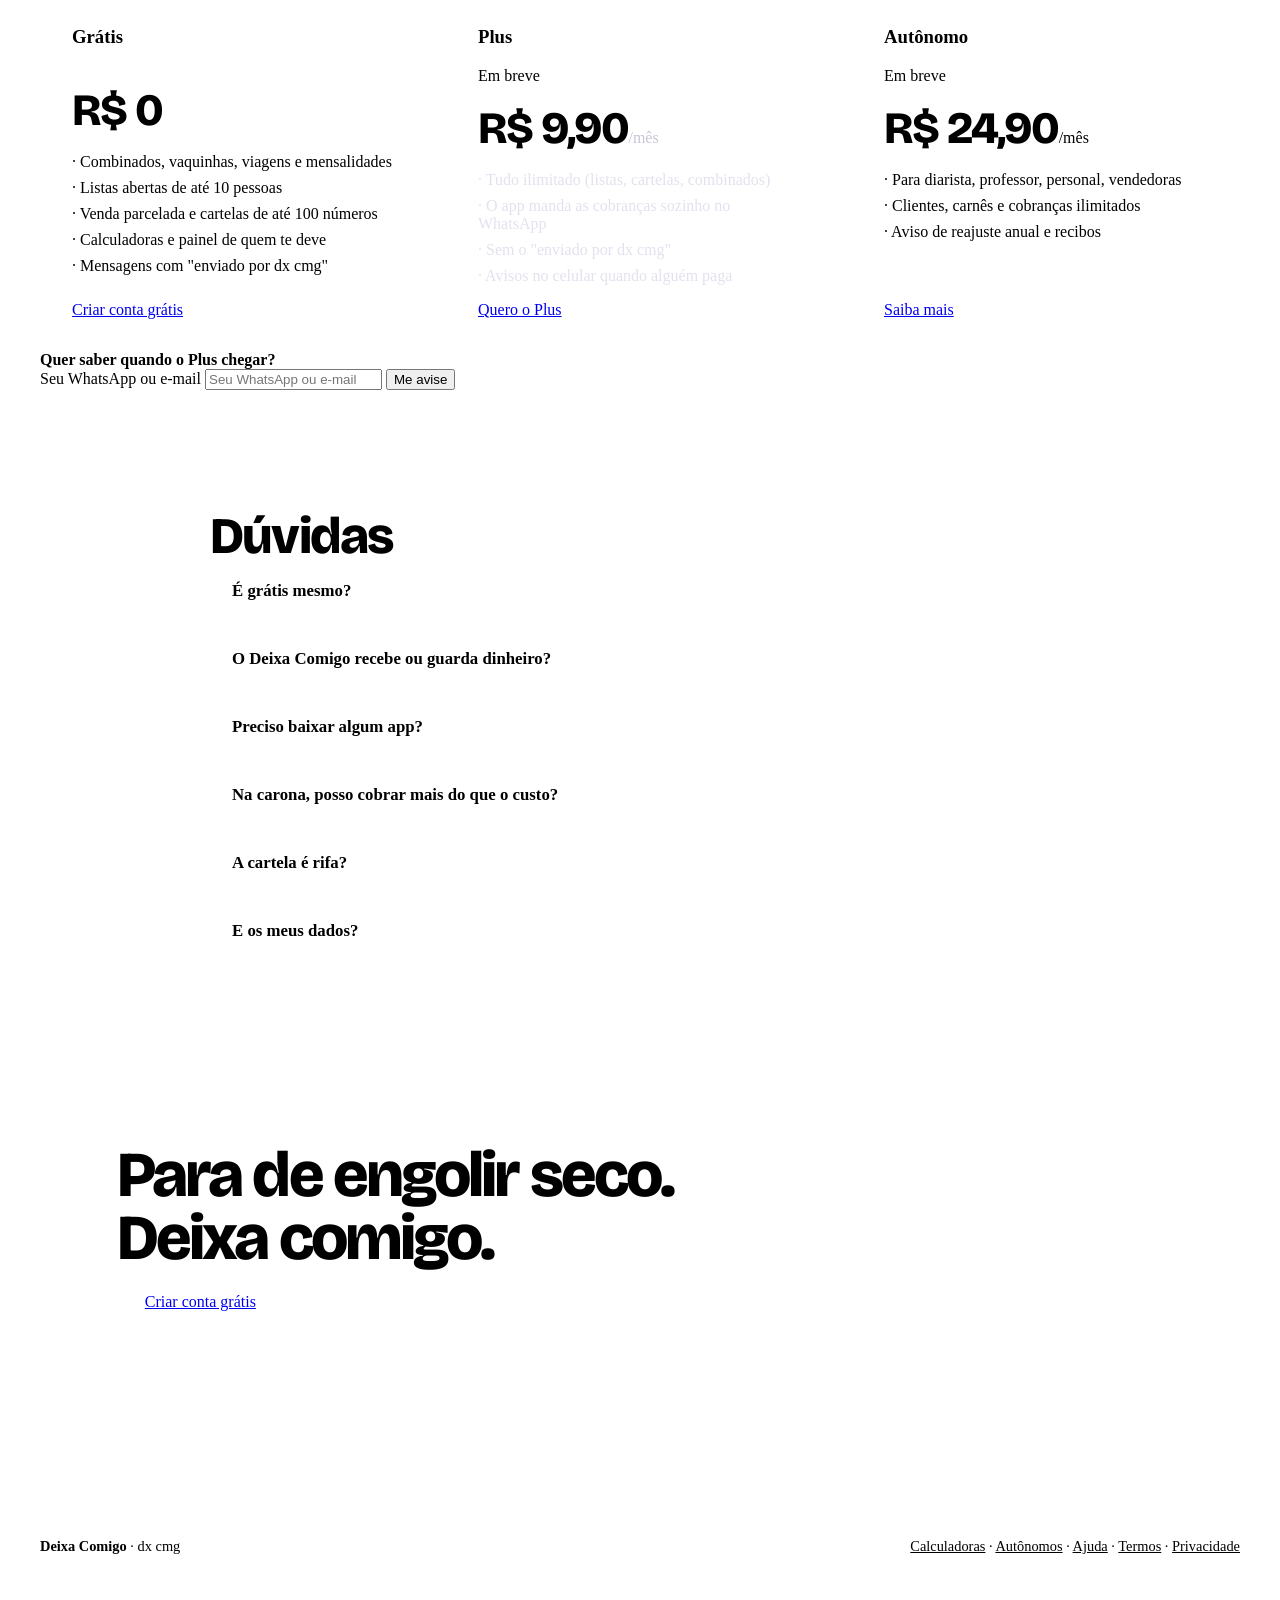
==== commit f61ea55c: "Site novo, termos e privacidade, recuperar senha, ajuda, apagar conta e contagem de uso Co-Authored-" ====
--- a/public/index.html
+++ b/public/index.html
@@ -3,308 +3,264 @@
 <head>
 <meta charset="utf-8">
 <meta name="viewport" content="width=device-width, initial-scale=1">
-<title>Deixa Comigo — o app que cobra por você</title>
-<meta name="description" content="Carona, empréstimo, racha do churrasco: o app calcula o valor justo, escreve a mensagem e lembra a pessoa no seu lugar. Sem climão.">
-<meta property="og:title" content="Deixa Comigo — o app que cobra por você">
-<meta property="og:description" content="Carona, empréstimo, racha do churrasco: o app calcula o valor justo, escreve a mensagem e lembra a pessoa no seu lugar. Sem climão.">
+<title>Deixa Comigo · Combine antes. O app cobra na data.</title>
+<meta name="description" content="Carona com vagas, vaquinha, viagem parcelada, mensalidade do grupo, carnê e cartela: todo mundo topa pelo link e o Deixa Comigo cobra na data, com Pix. Sem climão.">
+<meta property="og:title" content="Deixa Comigo · Combine antes. O app cobra na data.">
+<meta property="og:description" content="Todo mundo topa pelo link e o app cobra na data, com Pix. Ninguém precisa pedir nada.">
 <meta property="og:type" content="website">
 <meta name="theme-color" content="#16141F">
 <link rel="icon" href="/favicon.svg" type="image/svg+xml">
 <link rel="preconnect" href="https://fonts.googleapis.com">
-<link rel="stylesheet" href="https://fonts.googleapis.com/css2?family=Bricolage+Grotesque:opsz,wght@12..96,500;12..96,700;12..96,800&amp;family=Inter:wght@400;500;600;700&amp;display=swap">
+<link rel="stylesheet" href="https://fonts.googleapis.com/css2?family=Bricolage+Grotesque:opsz,wght@12..96,500;12..96,700;12..96,800&family=Inter:wght@400;500;600;700&display=swap">
+<link rel="stylesheet" href="/css/app.css">
 <style>
-body{margin:0;background:#F4F2FB}
-a{color:#4B2FE0}a:hover{color:#2E1A9E}
-details summary{cursor:pointer;list-style:none}
-details summary::-webkit-details-marker{display:none}
+  .larga { max-width: 1200px; margin: 0 auto; padding: 0 24px; }
+  .nav-site { display: flex; flex-wrap: wrap; align-items: center; justify-content: space-between; gap: 16px; padding: 20px 24px; max-width: 1200px; margin: 0 auto; }
+  .nav-site nav { display: flex; flex-wrap: wrap; align-items: center; gap: 20px; font-weight: 500; font-size: 0.95rem; }
+  .nav-site nav a:not(.btn) { color: var(--ink); text-decoration: none; }
+  .hero { display: flex; flex-wrap: wrap; align-items: center; gap: 56px; padding: 40px 0 88px; }
+  .hero-texto { flex: 1 1 500px; min-width: 0; display: flex; flex-direction: column; gap: 24px; }
+  .selo { align-self: flex-start; background: var(--lima); color: var(--ink); font-weight: 600; font-size: 0.85rem; padding: 8px 14px; border-radius: 999px; }
+  .h-gigante { font-family: 'Bricolage Grotesque', sans-serif; font-weight: 800; font-size: clamp(2.6rem, 6vw, 5rem); line-height: 0.98; letter-spacing: -0.045em; margin: 0; }
+  .h-secao { font-family: 'Bricolage Grotesque', sans-serif; font-weight: 800; font-size: clamp(1.9rem, 4vw, 3.2rem); line-height: 1.05; letter-spacing: -0.035em; margin: 0; }
+  .sub { font-size: 1.2rem; color: var(--ink-2); max-width: 36rem; margin: 0; }
+  .ctas { display: flex; flex-wrap: wrap; gap: 12px; }
+  .ctas .btn { min-height: 56px; padding: 0 26px; font-size: 1.02rem; }
+  .checks { display: flex; flex-wrap: wrap; gap: 18px; font-size: 0.92rem; color: var(--ink-3); }
+  .checks span { display: inline-flex; align-items: center; gap: 6px; }
+  .celular-wrap { flex: 0 1 360px; min-width: 0; display: flex; justify-content: center; position: relative; }
+  .bola { position: absolute; top: 30px; right: -10px; width: 290px; height: 290px; border-radius: 50%; background: var(--lima); }
+  .celular { position: relative; width: 340px; max-width: 100%; background: var(--ink); border-radius: 44px; padding: 12px; box-shadow: 0 30px 60px rgba(22,20,31,0.25); }
+  .tela { background: var(--fundo); border-radius: 34px; padding: 22px 16px; display: flex; flex-direction: column; gap: 12px; }
+  .faixa-escura { background: var(--ink); color: var(--branco); padding: 88px 0; }
+  .grade-3 { display: grid; grid-template-columns: repeat(auto-fit, minmax(270px, 1fr)); gap: 18px; }
+  .card-dor { background: #24212F; border-radius: 24px; padding: 30px; display: flex; flex-direction: column; gap: 12px; }
+  .card-dor .big { font-family: 'Bricolage Grotesque', sans-serif; font-weight: 800; font-size: 2.6rem; line-height: 1; color: var(--lima); }
+  .card-dor p { color: #E4E1EE; font-size: 1.05rem; margin: 0; }
+  .secao { padding: 96px 0; }
+  .passo .n { font-family: 'Bricolage Grotesque', sans-serif; font-weight: 800; font-size: 3.6rem; line-height: 1; color: var(--roxo); }
+  .usos { display: grid; grid-template-columns: repeat(auto-fit, minmax(300px, 1fr)); gap: 18px; }
+  .uso { background: var(--branco); border: 2px solid var(--ink); border-radius: 26px; padding: 28px; display: flex; flex-direction: column; gap: 12px; }
+  .uso h3 { font-family: 'Bricolage Grotesque', sans-serif; font-weight: 800; font-size: 1.5rem; letter-spacing: -0.02em; }
+  .uso p { margin: 0; color: var(--ink-2); }
+  .uso .det { font-size: 0.9rem; font-weight: 600; color: var(--ink); }
+  .barras { display: flex; align-items: flex-end; gap: 14px; height: 220px; padding-top: 10px; }
+  .barras div { flex: 1; display: flex; flex-direction: column; align-items: center; justify-content: flex-end; gap: 8px; height: 100%; }
+  .barras span.b { width: 100%; background: var(--lima); border-radius: 12px 12px 4px 4px; }
+  .barras strong { color: var(--branco); }
+  .barras small { color: #C9C5D6; font-size: 0.82rem; text-align: center; }
+  .planos { display: grid; grid-template-columns: repeat(auto-fit, minmax(280px, 1fr)); gap: 18px; align-items: stretch; }
+  .plano { background: var(--branco); border: 2px solid var(--linha); border-radius: 26px; padding: 32px; display: flex; flex-direction: column; gap: 16px; }
+  .plano.top { background: var(--ink); color: var(--branco); border-color: var(--ink); }
+  .plano ul { margin: 0; padding: 0; list-style: none; display: flex; flex-direction: column; gap: 8px; flex: 1 1 auto; }
+  .plano.top li { color: #E4E1EE; }
+  .preco { font-family: 'Bricolage Grotesque', sans-serif; font-weight: 800; font-size: 2.8rem; letter-spacing: -0.04em; }
+  details.faq { background: var(--branco); border: 2px solid var(--linha); border-radius: 18px; padding: 18px 22px; }
+  details.faq summary { font-weight: 700; font-size: 1.05rem; cursor: pointer; min-height: 32px; list-style: none; }
+  details.faq summary::-webkit-details-marker { display: none; }
+  details.faq p { margin: 12px 0 0; color: var(--ink-2); }
+  .cta-final { background: var(--lima); border-radius: 36px; padding: clamp(32px, 6vw, 80px); display: flex; flex-direction: column; gap: 24px; align-items: flex-start; }
+  .rodape-site { padding: 32px 24px 48px; max-width: 1200px; margin: 0 auto; display: flex; flex-wrap: wrap; justify-content: space-between; gap: 16px; font-size: 0.9rem; color: var(--ink-3); }
+  .rodape-site a { color: var(--ink-2); }
 </style>
 </head>
 <body>
-<div style="width: 100%; min-height: 100%; background: #F4F2FB; color: #16141F; font-family: Inter, system-ui, sans-serif; font-size: 1rem; line-height: 1.55">
-
-<!-- NAV -->
-<header style="max-width: 1200px; margin: 0 auto; padding: 24px 24px; display: flex; flex-wrap: wrap; align-items: center; justify-content: space-between; gap: 16px">
-<a href="#topo" style="display: flex; align-items: center; gap: 10px; text-decoration: none; color: #16141F">
-<span style="width: 40px; height: 40px; border-radius: 12px; background: #16141F; color: #C8F135; display: flex; align-items: center; justify-content: center; font-family: 'Bricolage Grotesque', sans-serif; font-weight: 800; font-size: 0.8rem; letter-spacing: -0.02em">dx<br>cmg</span>
-<span style="font-family: 'Bricolage Grotesque', sans-serif; font-weight: 800; font-size: 1.35rem; letter-spacing: -0.03em">Deixa Comigo</span>
-</a>
-<nav style="display: flex; flex-wrap: wrap; align-items: center; gap: 24px; font-weight: 500; font-size: 0.95rem">
-<a href="#como-funciona" style="color: #16141F; text-decoration: none">Como funciona</a>
-<a href="#planos" style="color: #16141F; text-decoration: none">Planos</a>
-<a href="#duvidas" style="color: #16141F; text-decoration: none">Dúvidas</a>
-<a href="#lista" style="background: #16141F; color: #FFFFFF; text-decoration: none; padding: 12px 20px; border-radius: 999px; font-weight: 600; min-height: 44px; box-sizing: border-box; display: inline-flex; align-items: center">Quero acesso antecipado</a>
-</nav>
+<header class="nav-site">
+  <a class="marca" href="/"><span class="logo">dx<br>cmg</span><span class="marca-nome">Deixa Comigo</span></a>
+  <nav aria-label="Menu do site">
+    <a href="#como-funciona">Como funciona</a>
+    <a href="#para-quem">Para quem</a>
+    <a href="/calculadoras/">Calculadoras</a>
+    <a href="#planos">Planos</a>
+    <a href="/app/">Entrar</a>
+    <a class="btn peq" href="/app/#/cadastro" data-cta="nav">Criar conta grátis</a>
+  </nav>
 </header>
 
-<!-- HERO -->
-<section id="topo" style="max-width: 1200px; margin: 0 auto; padding: 48px 24px 96px; display: flex; flex-wrap: wrap; align-items: center; gap: 64px">
-<div style="flex: 1 1 520px; min-width: 0; display: flex; flex-direction: column; gap: 28px">
-<span style="align-self: flex-start; background: #C8F135; color: #16141F; font-weight: 600; font-size: 0.85rem; padding: 8px 14px; border-radius: 999px">O app que fala o que você tem vergonha de falar</span>
-<h1 style="margin: 0; font-family: 'Bricolage Grotesque', sans-serif; font-weight: 800; font-size: clamp(2.8rem, 6vw, 5.4rem); line-height: 0.98; letter-spacing: -0.045em">Cobrar amigo é chato.<br><span style="color: #4B2FE0">Deixa comigo.</span></h1>
-<p style="margin: 0; font-size: 1.25rem; color: #4A4659; max-width: 34rem">Carona, dinheiro emprestado, racha do churrasco. O app calcula o valor justo, escreve a mensagem certa e lembra a pessoa no seu lugar. Você só aperta enviar. <strong style="color: #16141F">Sem climão.</strong></p>
-<form class="lead-form" data-origem="geral" novalidate id="lista" style="display: flex; flex-wrap: wrap; gap: 12px; max-width: 34rem">
-<label for="hero-zap" style="position: absolute; width: 1px; height: 1px; overflow: hidden; clip: rect(0 0 0 0)">Seu WhatsApp ou e-mail</label>
-<input id="hero-zap" type="text" name="contato" required maxlength="120" autocomplete="email" placeholder="Seu WhatsApp ou e-mail" style="flex: 1 1 240px; min-height: 56px; box-sizing: border-box; padding: 0 20px; border-radius: 16px; border: 2px solid #16141F; background: #FFFFFF; font: inherit; font-size: 1rem; color: #16141F">
-<button type="submit" style="flex: 0 0 auto; min-height: 56px; padding: 0 28px; border-radius: 16px; border: 0; background: #4B2FE0; color: #FFFFFF; font: inherit; font-weight: 700; font-size: 1rem; cursor: pointer">Entrar na lista</button>
-<input type="text" name="empresa" tabindex="-1" autocomplete="off" aria-hidden="true" style="position: absolute; left: -9999px; width: 1px; height: 1px">
-<p class="form-status" role="status" aria-live="polite" style="flex-basis: 100%; margin: 0; font-weight: 600; min-height: 1.5em"></p>
-</form>
-<div style="display: flex; flex-wrap: wrap; gap: 20px; font-size: 0.9rem; color: #57536A">
-<span style="display: flex; align-items: center; gap: 6px"><svg aria-hidden="true" width="18" height="18" viewBox="0 0 24 24" fill="none" stroke="#16141F" stroke-width="2.4" stroke-linecap="round" stroke-linejoin="round"><path d="M5 12l4 4 10-10"/></svg>Grátis para começar</span>
-<span style="display: flex; align-items: center; gap: 6px"><svg aria-hidden="true" width="18" height="18" viewBox="0 0 24 24" fill="none" stroke="#16141F" stroke-width="2.4" stroke-linecap="round" stroke-linejoin="round"><path d="M5 12l4 4 10-10"/></svg>O Pix cai direto na sua conta</span>
-<span style="display: flex; align-items: center; gap: 6px"><svg aria-hidden="true" width="18" height="18" viewBox="0 0 24 24" fill="none" stroke="#16141F" stroke-width="2.4" stroke-linecap="round" stroke-linejoin="round"><path d="M5 12l4 4 10-10"/></svg>Lançamento em [DATA]</span>
-</div>
-</div>
-
-<!-- PHONE -->
-<div style="flex: 0 1 360px; min-width: 0; display: flex; justify-content: center; position: relative">
-<div style="position: absolute; top: 40px; right: -12px; width: 300px; height: 300px; border-radius: 50%; background: #C8F135" aria-hidden="true"></div>
-<div style="position: relative; width: 340px; max-width: 100%; background: #16141F; border-radius: 44px; padding: 12px; box-sizing: border-box; box-shadow: 0 30px 60px rgba(22,20,31,0.25)">
-<div style="background: #EFECE6; border-radius: 34px; overflow: hidden; display: flex; flex-direction: column">
-<div style="background: #FFFFFF; padding: 18px 18px 14px; display: flex; align-items: center; gap: 12px; border-bottom: 1px solid #E2DED6">
-<span style="width: 38px; height: 38px; border-radius: 50%; background: #DCD6FF; color: #2E1A9E; display: flex; align-items: center; justify-content: center; font-weight: 700">L</span>
-<div style="display: flex; flex-direction: column"><strong style="font-size: 0.95rem">Lucas (trabalho)</strong><span style="font-size: 0.75rem; color: #57536A">online</span></div>
-</div>
-<div style="padding: 18px 14px 22px; display: flex; flex-direction: column; gap: 10px; font-size: 0.88rem">
-<div style="align-self: flex-end; max-width: 86%; background: #D9FDD3; padding: 10px 12px; border-radius: 14px 14px 4px 14px">Oi, Lucas! Fiz as contas da nossa carona pra ficar justo pros dois. Novembro deu R$ 148,00, o Pix tá no link. Valeu pela companhia!</div>
-<div style="align-self: flex-end; width: 86%; background: #FFFFFF; border-radius: 14px; overflow: hidden; border: 1px solid #E2DED6">
-<div style="background: #16141F; color: #FFFFFF; padding: 10px 14px; display: flex; justify-content: space-between; align-items: center; font-size: 0.78rem"><span style="font-weight: 600">Carona · Novembro</span><span style="color: #C8F135; font-weight: 700">dx cmg</span></div>
-<div style="padding: 12px 14px; display: flex; flex-direction: column; gap: 6px; font-size: 0.8rem; color: #4A4659">
-<div style="display: flex; justify-content: space-between"><span>20 dias · 18 km/dia</span><span></span></div>
-<div style="display: flex; justify-content: space-between"><span>Combustível</span><span>R$ 112,00</span></div>
-<div style="display: flex; justify-content: space-between"><span>Pneu e revisão</span><span>R$ 36,00</span></div>
-<div style="display: flex; justify-content: space-between; border-top: 1px dashed #CFCADC; padding-top: 8px; color: #16141F; font-weight: 700; font-size: 0.95rem"><span>Sua parte</span><span>R$ 148,00</span></div>
-<span style="margin-top: 6px; background: #4B2FE0; color: #FFFFFF; text-align: center; border-radius: 10px; padding: 9px; font-weight: 600">Ver extrato e pagar com Pix</span>
-</div>
-</div>
-<div style="align-self: flex-start; max-width: 80%; background: #FFFFFF; padding: 10px 12px; border-radius: 14px 14px 14px 4px">Opa, justíssimo! Já mando.</div>
-<div style="align-self: center; background: #16141F; color: #FFFFFF; font-size: 0.75rem; padding: 6px 12px; border-radius: 999px; display: flex; align-items: center; gap: 6px"><svg aria-hidden="true" width="14" height="14" viewBox="0 0 24 24" fill="none" stroke="#C8F135" stroke-width="3" stroke-linecap="round" stroke-linejoin="round"><path d="M5 12l4 4 10-10"/></svg>Lucas marcou como pago</div>
-<span style="align-self: flex-end; font-size: 0.7rem; color: #57536A">enviado por dx cmg</span>
-</div>
-</div>
-</div>
-</div>
-</section>
-
-<!-- DOR -->
-<section style="background: #16141F; color: #FFFFFF; padding: 96px 24px">
-<div style="max-width: 1200px; margin: 0 auto; display: flex; flex-direction: column; gap: 48px">
-<h2 style="margin: 0; font-family: 'Bricolage Grotesque', sans-serif; font-weight: 800; font-size: clamp(2rem, 4vw, 3.4rem); line-height: 1.05; letter-spacing: -0.035em; max-width: 46rem">Você não é mão de vaca. <span style="color: #C8F135">Só não quer perder o amigo.</span></h2>
-<div style="display: grid; grid-template-columns: repeat(auto-fit, minmax(260px, 1fr)); gap: 20px">
-<div style="background: #24212F; border-radius: 24px; padding: 32px; display: flex; flex-direction: column; gap: 14px">
-<span style="font-family: 'Bricolage Grotesque', sans-serif; font-weight: 800; font-size: 3rem; line-height: 1; color: #C8F135">6 meses</span>
-<p style="margin: 0; font-size: 1.1rem; color: #E4E1EE">dando carona todo dia, e ninguém nunca tocou no assunto da gasolina.</p>
-</div>
-<div style="background: #24212F; border-radius: 24px; padding: 32px; display: flex; flex-direction: column; gap: 14px">
-<span style="font-family: 'Bricolage Grotesque', sans-serif; font-weight: 800; font-size: 3rem; line-height: 1; color: #C8F135">"Te passo"</span>
-<p style="margin: 0; font-size: 1.1rem; color: #E4E1EE">foi o que disseram quando você emprestou o dinheiro. E toda vez que se encontram, você fica sem jeito de lembrar.</p>
-</div>
-<div style="background: #24212F; border-radius: 24px; padding: 32px; display: flex; flex-direction: column; gap: 14px">
-<span style="font-family: 'Bricolage Grotesque', sans-serif; font-weight: 800; font-size: 3rem; line-height: 1; color: #C8F135">4 de 12</span>
-<p style="margin: 0; font-size: 1.1rem; color: #E4E1EE">ainda não pagaram o churrasco. E você prefere tirar do bolso a cobrar no grupo.</p>
-</div>
-</div>
-<p style="margin: 0; font-size: 1.15rem; color: #C9C5D6; max-width: 40rem">O problema nunca foi o dinheiro. É <strong style="color: #FFFFFF">ter que pedir</strong>. Então a gente pede por você.</p>
-</div>
-</section>
-
-<!-- 3 MODOS -->
-<section style="max-width: 1200px; margin: 0 auto; padding: 112px 24px 56px; display: flex; flex-direction: column; gap: 48px">
-<div style="display: flex; flex-direction: column; gap: 14px; max-width: 44rem">
-<span style="font-weight: 700; color: #4B2FE0; text-transform: uppercase; letter-spacing: 0.08em; font-size: 0.85rem">Três jeitos de destravar</span>
-<h2 style="margin: 0; font-family: 'Bricolage Grotesque', sans-serif; font-weight: 800; font-size: clamp(2rem, 4vw, 3.4rem); line-height: 1.05; letter-spacing: -0.035em">Um app para todo "depois eu te passo".</h2>
-</div>
-<div style="display: grid; grid-template-columns: repeat(auto-fit, minmax(300px, 1fr)); gap: 20px">
-
-<article style="background: #FFFFFF; border-radius: 28px; padding: 36px; display: flex; flex-direction: column; gap: 18px; border: 2px solid #16141F">
-<span style="width: 60px; height: 60px; border-radius: 18px; background: #C8F135; display: flex; align-items: center; justify-content: center"><svg aria-hidden="true" width="30" height="30" viewBox="0 0 24 24" fill="none" stroke="#16141F" stroke-width="2" stroke-linecap="round" stroke-linejoin="round"><path d="M3 16v-3l2-5h14l2 5v3z"/><path d="M3 13h18"/><circle cx="7.5" cy="17.5" r="1.8"/><circle cx="16.5" cy="17.5" r="1.8"/></svg></span>
-<h3 style="margin: 0; font-family: 'Bricolage Grotesque', sans-serif; font-weight: 800; font-size: 1.8rem; letter-spacing: -0.03em">Carona</h3>
-<p style="margin: 0; color: #4A4659">Informe o trajeto e o carro. O app divide combustível, pneu e revisão entre os passageiros e fecha o mês sozinho.</p>
-<ul style="margin: 0; padding: 0; list-style: none; display: flex; flex-direction: column; gap: 8px; font-weight: 500">
-<li>· Valor por dia, por pessoa</li>
-<li>· Fechamento mensal automático</li>
-<li>· Falta de um dia? Desconta sozinho</li>
-</ul>
-</article>
-
-<article style="background: #FFFFFF; border-radius: 28px; padding: 36px; display: flex; flex-direction: column; gap: 18px; border: 2px solid #16141F">
-<span style="width: 60px; height: 60px; border-radius: 18px; background: #DCD6FF; display: flex; align-items: center; justify-content: center"><svg aria-hidden="true" width="30" height="30" viewBox="0 0 24 24" fill="none" stroke="#16141F" stroke-width="2" stroke-linecap="round" stroke-linejoin="round"><path d="M4 8h14l-3-3"/><path d="M20 16H6l3 3"/></svg></span>
-<h3 style="margin: 0; font-family: 'Bricolage Grotesque', sans-serif; font-weight: 800; font-size: 1.8rem; letter-spacing: -0.03em">Empréstimo</h3>
-<p style="margin: 0; color: #4A4659">Registre quanto emprestou e quando combinou. O app lembra com jeitinho antes do prazo, e mais direto depois.</p>
-<ul style="margin: 0; padding: 0; list-style: none; display: flex; flex-direction: column; gap: 8px; font-weight: 500">
-<li>· Parcelas, se precisar</li>
-<li>· A pessoa pode pagar só uma parte</li>
-<li>· Histórico de tudo que já voltou</li>
-</ul>
-</article>
-
-<article style="background: #FFFFFF; border-radius: 28px; padding: 36px; display: flex; flex-direction: column; gap: 18px; border: 2px solid #16141F">
-<span style="width: 60px; height: 60px; border-radius: 18px; background: #FFD9C2; display: flex; align-items: center; justify-content: center"><svg aria-hidden="true" width="30" height="30" viewBox="0 0 24 24" fill="none" stroke="#16141F" stroke-width="2" stroke-linecap="round" stroke-linejoin="round"><circle cx="12" cy="12" r="9"/><path d="M12 3v9l6.5 6"/></svg></span>
-<h3 style="margin: 0; font-family: 'Bricolage Grotesque', sans-serif; font-weight: 800; font-size: 1.8rem; letter-spacing: -0.03em">Racha</h3>
-<p style="margin: 0; color: #4A4659">Churrasco, viagem, presente do chefe. Cada um lança o que pagou, o app calcula quem deve para quem.</p>
-<ul style="margin: 0; padding: 0; list-style: none; display: flex; flex-direction: column; gap: 8px; font-weight: 500">
-<li>· Lembrete no privado, nunca no grupo</li>
-<li>· Ninguém é exposto</li>
-<li>· Painel de quem já pagou</li>
-</ul>
-</article>
-</div>
-</section>
-
-<!-- COMO FUNCIONA + TOM -->
-<section id="como-funciona" style="max-width: 1200px; margin: 0 auto; padding: 56px 24px 112px; display: flex; flex-direction: column; gap: 48px">
-<div style="display: grid; grid-template-columns: repeat(auto-fit, minmax(240px, 1fr)); gap: 20px">
-<div style="display: flex; flex-direction: column; gap: 10px; padding: 8px 0">
-<span style="font-family: 'Bricolage Grotesque', sans-serif; font-weight: 800; font-size: 4rem; line-height: 1; color: #4B2FE0">1</span>
-<h3 style="margin: 0; font-size: 1.25rem">Conte a situação</h3>
-<p style="margin: 0; color: #4A4659">Carona, empréstimo ou racha. Leva menos de um minuto.</p>
-</div>
-<div style="display: flex; flex-direction: column; gap: 10px; padding: 8px 0">
-<span style="font-family: 'Bricolage Grotesque', sans-serif; font-weight: 800; font-size: 4rem; line-height: 1; color: #4B2FE0">2</span>
-<h3 style="margin: 0; font-size: 1.25rem">O app calcula e escreve</h3>
-<p style="margin: 0; color: #4A4659">Valor justo, extrato bonito e a mensagem no tom que você escolher.</p>
-</div>
-<div style="display: flex; flex-direction: column; gap: 10px; padding: 8px 0">
-<span style="font-family: 'Bricolage Grotesque', sans-serif; font-weight: 800; font-size: 4rem; line-height: 1; color: #4B2FE0">3</span>
-<h3 style="margin: 0; font-size: 1.25rem">Você só aperta enviar</h3>
-<p style="margin: 0; color: #4A4659">Vai pelo seu WhatsApp. O Pix cai direto na sua conta. Os lembretes, a gente cuida.</p>
-</div>
-</div>
-
-<div style="background: #4B2FE0; color: #FFFFFF; border-radius: 36px; padding: clamp(28px, 5vw, 64px); display: flex; flex-wrap: wrap; gap: 48px; align-items: center">
-<div style="flex: 1 1 360px; min-width: 0; display: flex; flex-direction: column; gap: 20px">
-<h2 style="margin: 0; font-family: 'Bricolage Grotesque', sans-serif; font-weight: 800; font-size: clamp(2rem, 3.6vw, 3rem); line-height: 1.05; letter-spacing: -0.035em">Você escolhe o tom.<br>A gente acha as palavras.</h2>
-<p style="margin: 0; font-size: 1.1rem; color: #E9E5FF">Teste agora: toque em cada tom e veja a mesma cobrança mudar.</p>
-<div style="display: flex; flex-wrap: wrap; gap: 10px" role="group" aria-label="Tom da mensagem">
-<button type="button" class="tone-btn" data-tone="leve" aria-pressed="true" style="min-height: 48px; padding: 0 24px; border-radius: 999px; border: 2px solid #C8F135; background: #C8F135; color: #16141F; font: inherit; font-weight: 700; cursor: pointer">Leve</button>
-<button type="button" class="tone-btn" data-tone="neutro" aria-pressed="false" style="min-height: 48px; padding: 0 24px; border-radius: 999px; border: 2px solid #FFFFFF; background: transparent; color: #FFFFFF; font: inherit; font-weight: 600; cursor: pointer">Neutro</button>
-<button type="button" class="tone-btn" data-tone="firme" aria-pressed="false" style="min-height: 48px; padding: 0 24px; border-radius: 999px; border: 2px solid #FFFFFF; background: transparent; color: #FFFFFF; font: inherit; font-weight: 600; cursor: pointer">Firme</button>
-</div>
-</div>
-<div style="flex: 1 1 380px; min-width: 0; background: #EFECE6; border-radius: 28px; padding: 24px; display: flex; flex-direction: column; gap: 10px; color: #16141F">
-<span style="font-size: 0.8rem; color: #4A4659; font-weight: 600">Prévia da mensagem · <span id="tone-label">Leve</span></span>
-<div style="align-self: flex-end; background: #D9FDD3; padding: 14px 16px; border-radius: 18px 18px 4px 18px; font-size: 1.02rem; line-height: 1.5"><span id="tone-msg"></span></div>
-<span style="align-self: flex-end; font-size: 0.75rem; color: #57536A">enviado por dx cmg</span>
-</div>
-</div>
-</section>
-
-<!-- GARANTIAS -->
-<section style="background: #FFFFFF; padding: 96px 24px; border-top: 2px solid #16141F; border-bottom: 2px solid #16141F">
-<div style="max-width: 1200px; margin: 0 auto; display: grid; grid-template-columns: repeat(auto-fit, minmax(240px, 1fr)); gap: 40px">
-<div style="display: flex; flex-direction: column; gap: 10px">
-<svg aria-hidden="true" width="34" height="34" viewBox="0 0 24 24" fill="none" stroke="#16141F" stroke-width="2" stroke-linecap="round" stroke-linejoin="round"><rect x="4" y="10" width="16" height="10" rx="2"/><path d="M8 10V7a4 4 0 0 1 8 0v3"/></svg>
-<h3 style="margin: 0; font-size: 1.15rem">O app nunca toca no seu dinheiro</h3>
-<p style="margin: 0; color: #4A4659">O Pix vai direto da conta da pessoa para a sua.</p>
-</div>
-<div style="display: flex; flex-direction: column; gap: 10px">
-<svg aria-hidden="true" width="34" height="34" viewBox="0 0 24 24" fill="none" stroke="#16141F" stroke-width="2" stroke-linecap="round" stroke-linejoin="round"><circle cx="9" cy="8" r="3.5"/><path d="M2.5 20a6.5 6.5 0 0 1 13 0"/><path d="M17 8h5M19.5 5.5v5"/></svg>
-<h3 style="margin: 0; font-size: 1.15rem">Ninguém é exposto</h3>
-<p style="margin: 0; color: #4A4659">Cada lembrete chega no privado. Nada de lista de devedores no grupo.</p>
-</div>
-<div style="display: flex; flex-direction: column; gap: 10px">
-<svg aria-hidden="true" width="34" height="34" viewBox="0 0 24 24" fill="none" stroke="#16141F" stroke-width="2" stroke-linecap="round" stroke-linejoin="round"><path d="M6 8a6 6 0 0 1 12 0c0 7 3 8 3 8H3s3-1 3-8"/><path d="M10 20a2 2 0 0 0 4 0"/></svg>
-<h3 style="margin: 0; font-size: 1.15rem">Lembretes que não constrangem</h3>
-<p style="margin: 0; color: #4A4659">Leves no começo, mais diretos só se precisar. Você decide.</p>
-</div>
-<div style="display: flex; flex-direction: column; gap: 10px">
-<svg aria-hidden="true" width="34" height="34" viewBox="0 0 24 24" fill="none" stroke="#16141F" stroke-width="2" stroke-linecap="round" stroke-linejoin="round"><circle cx="12" cy="12" r="9"/><path d="M8 12l3 3 5-6"/></svg>
-<h3 style="margin: 0; font-size: 1.15rem">Botão "já paguei"</h3>
-<p style="margin: 0; color: #4A4659">A pessoa avisa que pagou e você fica sabendo na hora, sem precisar perguntar.</p>
-</div>
-</div>
-</section>
-
-<!-- PLANOS -->
-<section id="planos" style="max-width: 1200px; margin: 0 auto; padding: 112px 24px; display: flex; flex-direction: column; gap: 48px">
-<div style="display: flex; flex-direction: column; gap: 14px; max-width: 44rem">
-<span style="font-weight: 700; color: #4B2FE0; text-transform: uppercase; letter-spacing: 0.08em; font-size: 0.85rem">Planos</span>
-<h2 style="margin: 0; font-family: 'Bricolage Grotesque', sans-serif; font-weight: 800; font-size: clamp(2rem, 4vw, 3.4rem); line-height: 1.05; letter-spacing: -0.035em">Custa menos que um litro de gasolina.</h2>
-</div>
-<div style="display: grid; grid-template-columns: repeat(auto-fit, minmax(280px, 1fr)); gap: 20px; align-items: stretch">
-
-<div style="background: #FFFFFF; border-radius: 28px; padding: 36px; display: flex; flex-direction: column; gap: 20px; border: 2px solid #D8D4E6">
-<h3 style="margin: 0; font-size: 1.2rem">Grátis</h3>
-<div style="display: flex; align-items: baseline; gap: 6px"><span style="font-family: 'Bricolage Grotesque', sans-serif; font-weight: 800; font-size: 3rem; letter-spacing: -0.04em">R$ 0</span></div>
-<ul style="margin: 0; padding: 0; list-style: none; display: flex; flex-direction: column; gap: 10px; color: #4A4659; flex: 1 1 auto">
-<li>· Até 2 cobranças ativas</li>
-<li>· Os três modos: carona, empréstimo e racha</li>
-<li>· 1 lembrete automático por cobrança</li>
-</ul>
-<a href="#lista" data-plano="gratis" style="min-height: 52px; border-radius: 14px; border: 2px solid #16141F; color: #16141F; text-decoration: none; font-weight: 700; display: flex; align-items: center; justify-content: center">Começar grátis</a>
-</div>
-
-<div style="background: #16141F; color: #FFFFFF; border-radius: 28px; padding: 36px; display: flex; flex-direction: column; gap: 20px; position: relative">
-<span style="position: absolute; top: -14px; left: 36px; background: #C8F135; color: #16141F; font-weight: 700; font-size: 0.8rem; padding: 6px 12px; border-radius: 999px">Mais escolhido</span>
-<h3 style="margin: 0; font-size: 1.2rem">Plus</h3>
-<div style="display: flex; align-items: baseline; gap: 6px"><span style="font-family: 'Bricolage Grotesque', sans-serif; font-weight: 800; font-size: 3rem; letter-spacing: -0.04em">R$ 9,90</span><span style="color: #C9C5D6">/mês</span></div>
-<ul style="margin: 0; padding: 0; list-style: none; display: flex; flex-direction: column; gap: 10px; color: #E4E1EE; flex: 1 1 auto">
-<li>· Cobranças ilimitadas</li>
-<li>· Lembretes automáticos ilimitados</li>
-<li>· Carona recorrente com fechamento mensal</li>
-<li>· Tons de mensagem personalizados</li>
-<li>· Sem o "enviado por dx cmg"</li>
-</ul>
-<a href="#lista" data-plano="plus" style="min-height: 52px; border-radius: 14px; background: #C8F135; color: #16141F; text-decoration: none; font-weight: 700; display: flex; align-items: center; justify-content: center">Quero o Plus</a>
-<span style="font-size: 0.85rem; color: #C9C5D6; text-align: center">ou R$ 79 por ano (2 meses grátis)</span>
-</div>
-
-<div style="background: #FFFFFF; border-radius: 28px; padding: 36px; display: flex; flex-direction: column; gap: 20px; border: 2px solid #D8D4E6">
-<div style="display: flex; align-items: center; gap: 10px"><h3 style="margin: 0; font-size: 1.2rem">Autônomo</h3><span style="background: #DCD6FF; color: #2E1A9E; font-size: 0.75rem; font-weight: 700; padding: 4px 10px; border-radius: 999px">Em breve</span></div>
-<div style="display: flex; align-items: baseline; gap: 6px"><span style="font-family: 'Bricolage Grotesque', sans-serif; font-weight: 800; font-size: 3rem; letter-spacing: -0.04em">R$ 24,90</span><span style="color: #57536A">/mês</span></div>
-<ul style="margin: 0; padding: 0; list-style: none; display: flex; flex-direction: column; gap: 10px; color: #4A4659; flex: 1 1 auto">
-<li>· Para diarista, professor, personal, manicure</li>
-<li>· Cobrança mensal dos clientes no automático</li>
-<li>· Aviso de reajuste anual, escrito por nós</li>
-</ul>
-<a href="#lista" data-plano="autonomo" style="min-height: 52px; border-radius: 14px; border: 2px solid #16141F; color: #16141F; text-decoration: none; font-weight: 700; display: flex; align-items: center; justify-content: center">Me avise quando lançar</a>
-</div>
-</div>
-</section>
-
-<!-- FAQ -->
-<section id="duvidas" style="max-width: 860px; margin: 0 auto; padding: 0 24px 112px; display: flex; flex-direction: column; gap: 32px">
-<h2 style="margin: 0; font-family: 'Bricolage Grotesque', sans-serif; font-weight: 800; font-size: clamp(2rem, 4vw, 3rem); letter-spacing: -0.035em">Dúvidas</h2>
-<div style="display: flex; flex-direction: column; gap: 12px">
-<details style="background: #FFFFFF; border-radius: 20px; padding: 22px 26px; border: 2px solid #D8D4E6">
-<summary style="font-weight: 700; font-size: 1.1rem">A pessoa não vai achar estranho receber uma cobrança de um app?</summary>
-<p style="margin: 14px 0 0; color: #4A4659">É justamente o contrário: o app tira o peso pessoal. A conta é clara, o valor é justo e ninguém precisa negociar olho no olho. A mensagem sai do seu WhatsApp, do seu jeito.</p>
-</details>
-<details style="background: #FFFFFF; border-radius: 20px; padding: 22px 26px; border: 2px solid #D8D4E6">
-<summary style="font-weight: 700; font-size: 1.1rem">O Deixa Comigo mexe no meu dinheiro?</summary>
-<p style="margin: 14px 0 0; color: #4A4659">Não. O app só gera o link com a sua chave Pix. O dinheiro vai direto para a sua conta.</p>
-</details>
-<details style="background: #FFFFFF; border-radius: 20px; padding: 22px 26px; border: 2px solid #D8D4E6">
-<summary style="font-weight: 700; font-size: 1.1rem">Na carona, posso cobrar mais do que o custo?</summary>
-<p style="margin: 14px 0 0; color: #4A4659">O Deixa Comigo foi feito para dividir os custos da carona (combustível, pneu, revisão) de forma justa entre quem vai junto. Não é um serviço de transporte remunerado.</p>
-</details>
-<details style="background: #FFFFFF; border-radius: 20px; padding: 22px 26px; border: 2px solid #D8D4E6">
-<summary style="font-weight: 700; font-size: 1.1rem">Quando lança?</summary>
-<p style="margin: 14px 0 0; color: #4A4659">Em [DATA]. Quem entra na lista agora testa antes de todo mundo e ganha [BENEFÍCIO DA LISTA].</p>
-</details>
-</div>
-</section>
-
-<!-- CTA FINAL -->
-<section style="padding: 0 24px 96px">
-<div style="max-width: 1200px; margin: 0 auto; background: #C8F135; border-radius: 40px; padding: clamp(36px, 6vw, 88px); display: flex; flex-direction: column; align-items: flex-start; gap: 28px">
-<h2 style="margin: 0; font-family: 'Bricolage Grotesque', sans-serif; font-weight: 800; font-size: clamp(2.4rem, 5.5vw, 4.8rem); line-height: 0.98; letter-spacing: -0.045em; max-width: 52rem">Para de engolir seco.<br>Deixa comigo.</h2>
-<form class="lead-form" data-origem="geral" novalidate style="display: flex; flex-wrap: wrap; gap: 12px; width: 100%; max-width: 36rem">
-<label for="cta-zap" style="position: absolute; width: 1px; height: 1px; overflow: hidden; clip: rect(0 0 0 0)">Seu WhatsApp ou e-mail</label>
-<input id="cta-zap" type="text" name="contato" required maxlength="120" autocomplete="email" placeholder="Seu WhatsApp ou e-mail" style="flex: 1 1 240px; min-height: 56px; box-sizing: border-box; padding: 0 20px; border-radius: 16px; border: 2px solid #16141F; background: #FFFFFF; font: inherit; font-size: 1rem; color: #16141F">
-<button type="submit" style="flex: 0 0 auto; min-height: 56px; padding: 0 28px; border-radius: 16px; border: 0; background: #16141F; color: #FFFFFF; font: inherit; font-weight: 700; font-size: 1rem; cursor: pointer">Quero acesso antecipado</button>
-<input type="text" name="empresa" tabindex="-1" autocomplete="off" aria-hidden="true" style="position: absolute; left: -9999px; width: 1px; height: 1px">
-<p class="form-status" role="status" aria-live="polite" style="flex-basis: 100%; margin: 0; font-weight: 600; min-height: 1.5em"></p>
-</form>
-</div>
-</section>
-
-<footer style="max-width: 1200px; margin: 0 auto; padding: 0 24px 48px; display: flex; flex-wrap: wrap; justify-content: space-between; gap: 16px; font-size: 0.9rem; color: #57536A">
-<span><strong style="color: #16141F">Deixa Comigo</strong> · dx cmg</span>
-<span>[CONTATO] · Termos · Privacidade</span>
+<main>
+<section class="larga hero">
+  <div class="hero-texto">
+    <span class="selo">Combine antes. Cobre sem climão.</span>
+    <h1 class="h-gigante">Combinou antes,<br><span style="color: var(--roxo)">deixa que o app cobra.</span></h1>
+    <p class="sub">Carona com vagas, vaquinha do churrasco, viagem parcelada, a pelada do mês ou o carnê das suas clientes. Todo mundo topa as regras pelo link e o Deixa Comigo cobra na data, com Pix. <strong style="color: var(--ink)">Ninguém precisa pedir nada.</strong></p>
+    <div class="ctas">
+      <a class="btn" href="/app/#/cadastro" data-cta="hero">Criar conta grátis</a>
+      <a class="btn sec" href="#como-funciona">Ver como funciona</a>
+    </div>
+    <div class="checks">
+      <span><svg aria-hidden="true" width="18" height="18" viewBox="0 0 24 24" fill="none" stroke="#16141F" stroke-width="2.4" stroke-linecap="round" stroke-linejoin="round"><path d="M5 12l4 4 10-10"/></svg>Grátis para começar</span>
+      <span><svg aria-hidden="true" width="18" height="18" viewBox="0 0 24 24" fill="none" stroke="#16141F" stroke-width="2.4" stroke-linecap="round" stroke-linejoin="round"><path d="M5 12l4 4 10-10"/></svg>O Pix cai direto na sua conta</span>
+      <span><svg aria-hidden="true" width="18" height="18" viewBox="0 0 24 24" fill="none" stroke="#16141F" stroke-width="2.4" stroke-linecap="round" stroke-linejoin="round"><path d="M5 12l4 4 10-10"/></svg>Sem baixar nada</span>
+    </div>
+  </div>
+  <div class="celular-wrap">
+    <div class="bola" aria-hidden="true"></div>
+    <div class="celular" role="img" aria-label="Exemplo: carona para o trabalho com 3 de 4 vagas preenchidas, R$ 32,07 por pessoa por semana, caindo para R$ 25,66 se mais uma pessoa entrar">
+      <div class="tela" aria-hidden="true">
+        <p class="muted pequeno">Marina está oferecendo carona:</p>
+        <p class="display" style="font-size: 1.5rem; font-weight: 800; margin: 0">Carona para o trabalho</p>
+        <div class="card escuro" style="padding: 16px">
+          <p class="muted pequeno" style="margin:0">Valor por pessoa por semana</p>
+          <p class="numero" style="color: var(--lima); margin: 0">R$ 32,07</p>
+          <p class="pequeno" style="margin: 0"><strong style="color: var(--lima)">Se mais 1 entrar, cai para R$ 25,66.</strong></p>
+        </div>
+        <div class="card" style="padding: 16px; display: flex; flex-direction: column; gap: 10px">
+          <div class="linha-flex entre"><strong>Ocupação do carro</strong><span class="pequeno">3 de 4</span></div>
+          <div class="ocupacao"><span style="width: 75%"></span></div>
+          <div class="nomes"><span>Lucas</span><span>Ana</span><span>Rafa</span><span class="vaga">vaga livre</span></div>
+        </div>
+        <span class="btn lima bloco">Quero a vaga</span>
+      </div>
+    </div>
+  </div>
+</section>
+
+<section class="faixa-escura">
+  <div class="larga pilha" style="gap: 40px">
+    <h2 class="h-secao" style="max-width: 44rem">O problema nunca foi o dinheiro. <span style="color: var(--lima)">É ter que pedir.</span></h2>
+    <div class="grade-3">
+      <div class="card-dor"><span class="big">6 meses</span><p>dando carona todo dia, e ninguém nunca tocou no assunto da gasolina.</p></div>
+      <div class="card-dor"><span class="big">4 de 12</span><p>ainda não pagaram o churrasco. E você prefere tirar do bolso a cobrar no grupo.</p></div>
+      <div class="card-dor"><span class="big">O caderno</span><p>da vendedora, com cada cliente, parcela e data anotados à mão, e a vergonha de lembrar quem atrasou.</p></div>
+    </div>
+  </div>
+</section>
+
+<section id="como-funciona" class="larga secao pilha" style="gap: 40px">
+  <div class="pilha-p" style="max-width: 44rem">
+    <span style="font-weight: 700; color: var(--roxo); text-transform: uppercase; letter-spacing: 0.08em; font-size: 0.85rem">Como funciona</span>
+    <h2 class="h-secao">Combina uma vez. O app cuida do resto.</h2>
+  </div>
+  <div class="grade-3">
+    <div class="passo pilha-p"><span class="n">1</span><h3>Você combina</h3><p class="muted">Valor, datas e vagas. Se for carona, o app calcula o custo real do carro, com combustível, pneus e pedágio.</p></div>
+    <div class="passo pilha-p"><span class="n">2</span><h3>Todo mundo topa pelo link</h3><p class="muted">Você manda no grupo do WhatsApp. Cada um entra sozinho, vê as regras e toca em "Topo".</p></div>
+    <div class="passo pilha-p"><span class="n">3</span><h3>O app cobra na data</h3><p class="muted">A mensagem sai pronta, no tom que você escolher, com o Pix. Você vê quem pagou sem precisar perguntar.</p></div>
+  </div>
+</section>
+
+<section id="para-quem" class="larga pilha" style="gap: 40px; padding-bottom: 96px">
+  <div class="pilha-p" style="max-width: 44rem">
+    <span style="font-weight: 700; color: var(--roxo); text-transform: uppercase; letter-spacing: 0.08em; font-size: 0.85rem">Para quem</span>
+    <h2 class="h-secao">Para todo "depois eu te passo".</h2>
+  </div>
+  <div class="usos">
+    <article class="uso"><span class="icone lima"><svg aria-hidden="true" width="26" height="26" viewBox="0 0 24 24" fill="none" stroke="#16141F" stroke-width="2" stroke-linecap="round" stroke-linejoin="round"><path d="M3 16v-3l2-5h14l2 5v3z"/><path d="M3 13h18"/><circle cx="7.5" cy="17.5" r="1.8"/><circle cx="16.5" cy="17.5" r="1.8"/></svg></span><h3>Carona com vagas</h3><p>Ofereça as vagas do carro por link. O custo é dividido entre quem entra, e o preço cai a cada pessoa.</p><span class="det">Ocupação visível · semanal ou mensal</span></article>
+    <article class="uso"><span class="icone pessego"><svg aria-hidden="true" width="26" height="26" viewBox="0 0 24 24" fill="none" stroke="#16141F" stroke-width="2" stroke-linecap="round" stroke-linejoin="round"><path d="M19 10c0-3.3-3.1-6-7-6S5 6.7 5 10c0 2 1.1 3.7 2.8 4.8L7 19h3l.5-1.6c.5.1 1 .1 1.5.1s1 0 1.5-.1L14 19h3l-.8-4.2c1.1-.7 2-1.7 2.4-2.8H21v-3h-2.2"/></svg></span><h3>Vaquinha</h3><p>Churrasco, festa, presente. No lugar da enquete do WhatsApp, cada um coloca o nome na lista e paga antes.</p><span class="det">Ninguém adianta dinheiro · ninguém é exposto</span></article>
+    <article class="uso"><span class="icone roxo"><svg aria-hidden="true" width="26" height="26" viewBox="0 0 24 24" fill="none" stroke="#16141F" stroke-width="2" stroke-linecap="round" stroke-linejoin="round"><path d="M10.5 13.5L3 11l1.5-1.5 7.5 1L16.5 6a2 2 0 0 1 3 3L15 13.5l1 7.5-1.5 1.5-2.5-7.5-3 3V21l-1.5 1-1.5-3.5L2.5 17l1-1.5h3z"/></svg></span><h3>Viagem parcelada</h3><p>O valor da viagem dividido em parcelas até a data. Cada um recebe a sua, todo mês.</p><span class="det">Parcela 1/6, 2/6… sozinho</span></article>
+    <article class="uso"><span class="icone lima"><svg aria-hidden="true" width="26" height="26" viewBox="0 0 24 24" fill="none" stroke="#16141F" stroke-width="2" stroke-linecap="round" stroke-linejoin="round"><rect x="3" y="5" width="18" height="16" rx="2"/><path d="M3 10h18M8 3v4M16 3v4"/></svg></span><h3>Mensalidade do grupo</h3><p>Pelada, quadra, república, streaming dividido. Cobra todo mês sem ninguém precisar lembrar.</p><span class="det">Semanal ou mensal · aviso na véspera</span></article>
+    <article class="uso"><span class="icone pessego"><svg aria-hidden="true" width="26" height="26" viewBox="0 0 24 24" fill="none" stroke="#16141F" stroke-width="2" stroke-linecap="round" stroke-linejoin="round"><path d="M5 7h14l-1 13H6z"/><path d="M9 7a3 3 0 0 1 6 0"/></svg></span><h3>Venda parcelada (carnê)</h3><p>Para quem vende perfume, roupa e cosméticos. Troque o caderno: o app cobra cada parcela e mostra quem atrasou.</p><span class="det">A cliente confirma a compra pelo link</span></article>
+    <article class="uso"><span class="icone roxo"><svg aria-hidden="true" width="26" height="26" viewBox="0 0 24 24" fill="none" stroke="#16141F" stroke-width="2" stroke-linecap="round" stroke-linejoin="round"><rect x="3" y="3" width="18" height="18" rx="2"/><path d="M9 3v18M15 3v18M3 9h18M3 15h18"/></svg></span><h3>Cartela de números ou nomes</h3><p>A grade do papel no celular: cada um escolhe o seu pelo link e paga com Pix. Você lança também o que vendeu no papel.</p><span class="det">Para contribuições e vendas · sem sorteio</span></article>
+  </div>
+</section>
+
+<section class="faixa-escura">
+  <div class="larga" style="display: flex; flex-wrap: wrap; gap: 48px; align-items: center">
+    <div class="pilha" style="flex: 1 1 380px; min-width: 0">
+      <h2 class="h-secao">Quanto mais gente, <span style="color: var(--lima)">mais barato para todo mundo.</span></h2>
+      <p style="color: #E4E1EE; font-size: 1.1rem; margin: 0">Na carona e na vaquinha com valor total, o custo é dividido entre quem entra. Cada pessoa nova baixa o preço de todos, e todo mundo vê isso. Esse é o melhor convite que existe.</p>
+      <a class="btn lima" href="/calculadoras/?c=carona" style="align-self: flex-start">Calcular o custo real da minha carona</a>
+    </div>
+    <div class="card escuro" style="flex: 1 1 380px; min-width: 0; background: #24212F; border-color: #24212F" role="img" aria-label="Carona com custo de R$ 128,29 por semana: com 1 passageiro, R$ 64,15 por pessoa; com 2, R$ 42,76; com 3, R$ 32,07; com 4, R$ 25,66">
+      <p class="muted pequeno" aria-hidden="true">Custo do carro: R$ 128,29 por semana, dividido com o motorista</p>
+      <div class="barras" aria-hidden="true">
+        <div><strong>R$ 64</strong><span class="b" style="height: 100%"></span><small>1 passageiro</small></div>
+        <div><strong>R$ 43</strong><span class="b" style="height: 67%"></span><small>2</small></div>
+        <div><strong>R$ 32</strong><span class="b" style="height: 50%"></span><small>3</small></div>
+        <div><strong>R$ 26</strong><span class="b" style="height: 40%"></span><small>4</small></div>
+      </div>
+    </div>
+  </div>
+</section>
+
+<section class="larga secao pilha" style="gap: 32px">
+  <div class="grade-3" style="grid-template-columns: repeat(auto-fit, minmax(230px, 1fr)); gap: 32px">
+    <div class="pilha-p"><h3>O app nunca toca no seu dinheiro</h3><p class="muted">O Pix vai direto da conta da pessoa para a sua.</p></div>
+    <div class="pilha-p"><h3>Ninguém é exposto</h3><p class="muted">O grupo vê quem está dentro, nunca quem pagou ou deixou de pagar.</p></div>
+    <div class="pilha-p"><h3>Lembretes que não constrangem</h3><p class="muted">Aviso na véspera e lembrete depois, no tom que você escolher: leve, neutro ou firme.</p></div>
+    <div class="pilha-p"><h3>Botão "Já paguei"</h3><p class="muted">A pessoa avisa que pagou, e você só confirma.</p></div>
+  </div>
+</section>
+
+<section id="planos" class="larga pilha" style="gap: 32px; padding-bottom: 96px">
+  <div class="pilha-p" style="max-width: 44rem">
+    <span style="font-weight: 700; color: var(--roxo); text-transform: uppercase; letter-spacing: 0.08em; font-size: 0.85rem">Planos</span>
+    <h2 class="h-secao">Comece grátis. Hoje.</h2>
+  </div>
+  <div class="planos">
+    <div class="plano">
+      <h3>Grátis</h3><span class="preco">R$ 0</span>
+      <ul class="muted">
+        <li>· Combinados, vaquinhas, viagens e mensalidades</li>
+        <li>· Listas abertas de até 10 pessoas</li>
+        <li>· Venda parcelada e cartelas de até 100 números</li>
+        <li>· Calculadoras e painel de quem te deve</li>
+        <li>· Mensagens com "enviado por dx cmg"</li>
+      </ul>
+      <a class="btn sec" href="/app/#/cadastro" data-cta="plano_gratis">Criar conta grátis</a>
+    </div>
+    <div class="plano top">
+      <div class="linha-flex entre"><h3>Plus</h3><span class="tag" style="background: var(--lima); color: var(--ink)">Em breve</span></div>
+      <div><span class="preco">R$ 9,90</span><span style="color: #C9C5D6">/mês</span></div>
+      <ul>
+        <li>· Tudo ilimitado (listas, cartelas, combinados)</li>
+        <li>· O app manda as cobranças sozinho no WhatsApp</li>
+        <li>· Sem o "enviado por dx cmg"</li>
+        <li>· Avisos no celular quando alguém paga</li>
+      </ul>
+      <a class="btn lima" href="#avise-plus" data-plano="plus">Quero o Plus</a>
+    </div>
+    <div class="plano">
+      <div class="linha-flex entre"><h3>Autônomo</h3><span class="tag neutra">Em breve</span></div>
+      <div><span class="preco">R$ 24,90</span><span class="muted">/mês</span></div>
+      <ul class="muted">
+        <li>· Para diarista, professor, personal, vendedoras</li>
+        <li>· Clientes, carnês e cobranças ilimitados</li>
+        <li>· Aviso de reajuste anual e recibos</li>
+      </ul>
+      <a class="btn sec" href="/autonomos/" data-plano="autonomo">Saiba mais</a>
+    </div>
+  </div>
+  <form id="avise-plus" class="lead-form card pilha-p" data-origem="geral" novalidate style="max-width: 560px">
+    <span style="font-weight: 700">Quer saber quando o Plus chegar?</span>
+    <div class="linha-flex" style="flex-wrap: wrap">
+      <label for="lead-contato" class="sr">Seu WhatsApp ou e-mail</label>
+      <input id="lead-contato" type="text" name="contato" required maxlength="120" autocomplete="email" placeholder="Seu WhatsApp ou e-mail" style="flex: 1 1 220px">
+      <button type="submit" class="btn">Me avise</button>
+    </div>
+    <input type="text" name="empresa" tabindex="-1" autocomplete="off" aria-hidden="true" style="position: absolute; left: -9999px; width: 1px; height: 1px">
+    <p class="form-status" role="status" aria-live="polite" style="margin: 0; font-weight: 600; min-height: 1.5em"></p>
+  </form>
+</section>
+
+<section class="larga pilha" style="gap: 24px; padding-bottom: 96px; max-width: 860px">
+  <h2 class="h-secao">Dúvidas</h2>
+  <details class="faq"><summary>É grátis mesmo?</summary><p>Sim. O plano grátis já faz tudo o que está nesta página, com alguns limites (por exemplo, listas de até 10 pessoas). O Plus, com o envio automático no WhatsApp, chega em breve.</p></details>
+  <details class="faq"><summary>O Deixa Comigo recebe ou guarda dinheiro?</summary><p>Não. O app só gera o link com a sua chave Pix. O dinheiro vai direto da conta da pessoa para a sua.</p></details>
+  <details class="faq"><summary>Preciso baixar algum app?</summary><p>Não. Funciona no navegador do celular. Se quiser, dá para colocar o ícone na tela inicial. Quem recebe o link não precisa nem criar conta.</p></details>
+  <details class="faq"><summary>Na carona, posso cobrar mais do que o custo?</summary><p>O Deixa Comigo foi feito para dividir os custos da carona (combustível, manutenção, pedágio) entre quem vai junto. Não é um serviço de transporte remunerado.</p></details>
+  <details class="faq"><summary>A cartela é rifa?</summary><p>Não. A cartela organiza contribuições e vendas (chá de bebê, "o número é o valor", vendas por número) e não tem prêmio nem sorteio. Rifas e sorteios precisam de autorização do Ministério da Fazenda e não podem ser feitos no app.</p></details>
+  <details class="faq"><summary>E os meus dados?</summary><p>Ficam protegidos e não são vendidos. O grupo vê só o primeiro nome de quem está na lista. Leia a <a href="/privacidade/">Política de privacidade</a>.</p></details>
+</section>
+
+<section class="larga" style="padding-bottom: 80px">
+  <div class="cta-final">
+    <h2 class="h-gigante" style="font-size: clamp(2.2rem, 5vw, 4.2rem)">Para de engolir seco.<br>Deixa comigo.</h2>
+    <a class="btn escuro" href="/app/#/cadastro" data-cta="final" style="min-height: 56px; padding: 0 28px">Criar conta grátis</a>
+  </div>
+</section>
+</main>
+
+<footer class="rodape-site">
+  <span><strong style="color: var(--ink)">Deixa Comigo</strong> · dx cmg</span>
+  <span><a href="/calculadoras/">Calculadoras</a> · <a href="/autonomos/">Autônomos</a> · <a href="/ajuda/">Ajuda</a> · <a href="/termos/">Termos</a> · <a href="/privacidade/">Privacidade</a></span>
 </footer>
-</div>
+<div id="toast" class="toast" role="status" aria-live="polite"></div>
 <script src="/config.js"></script>
 <script src="/app.js"></script>
+<script type="module">
+  import { registrar } from '/js/eventos.js';
+  registrar('site_aberto', { pagina: 'inicio', origem: new URLSearchParams(location.search).get('utm_source') || null });
+  document.querySelectorAll('[data-cta]').forEach((a) => a.addEventListener('click', () => registrar('site_cta', { cta: a.dataset.cta })));
+</script>
 </body>
 </html>
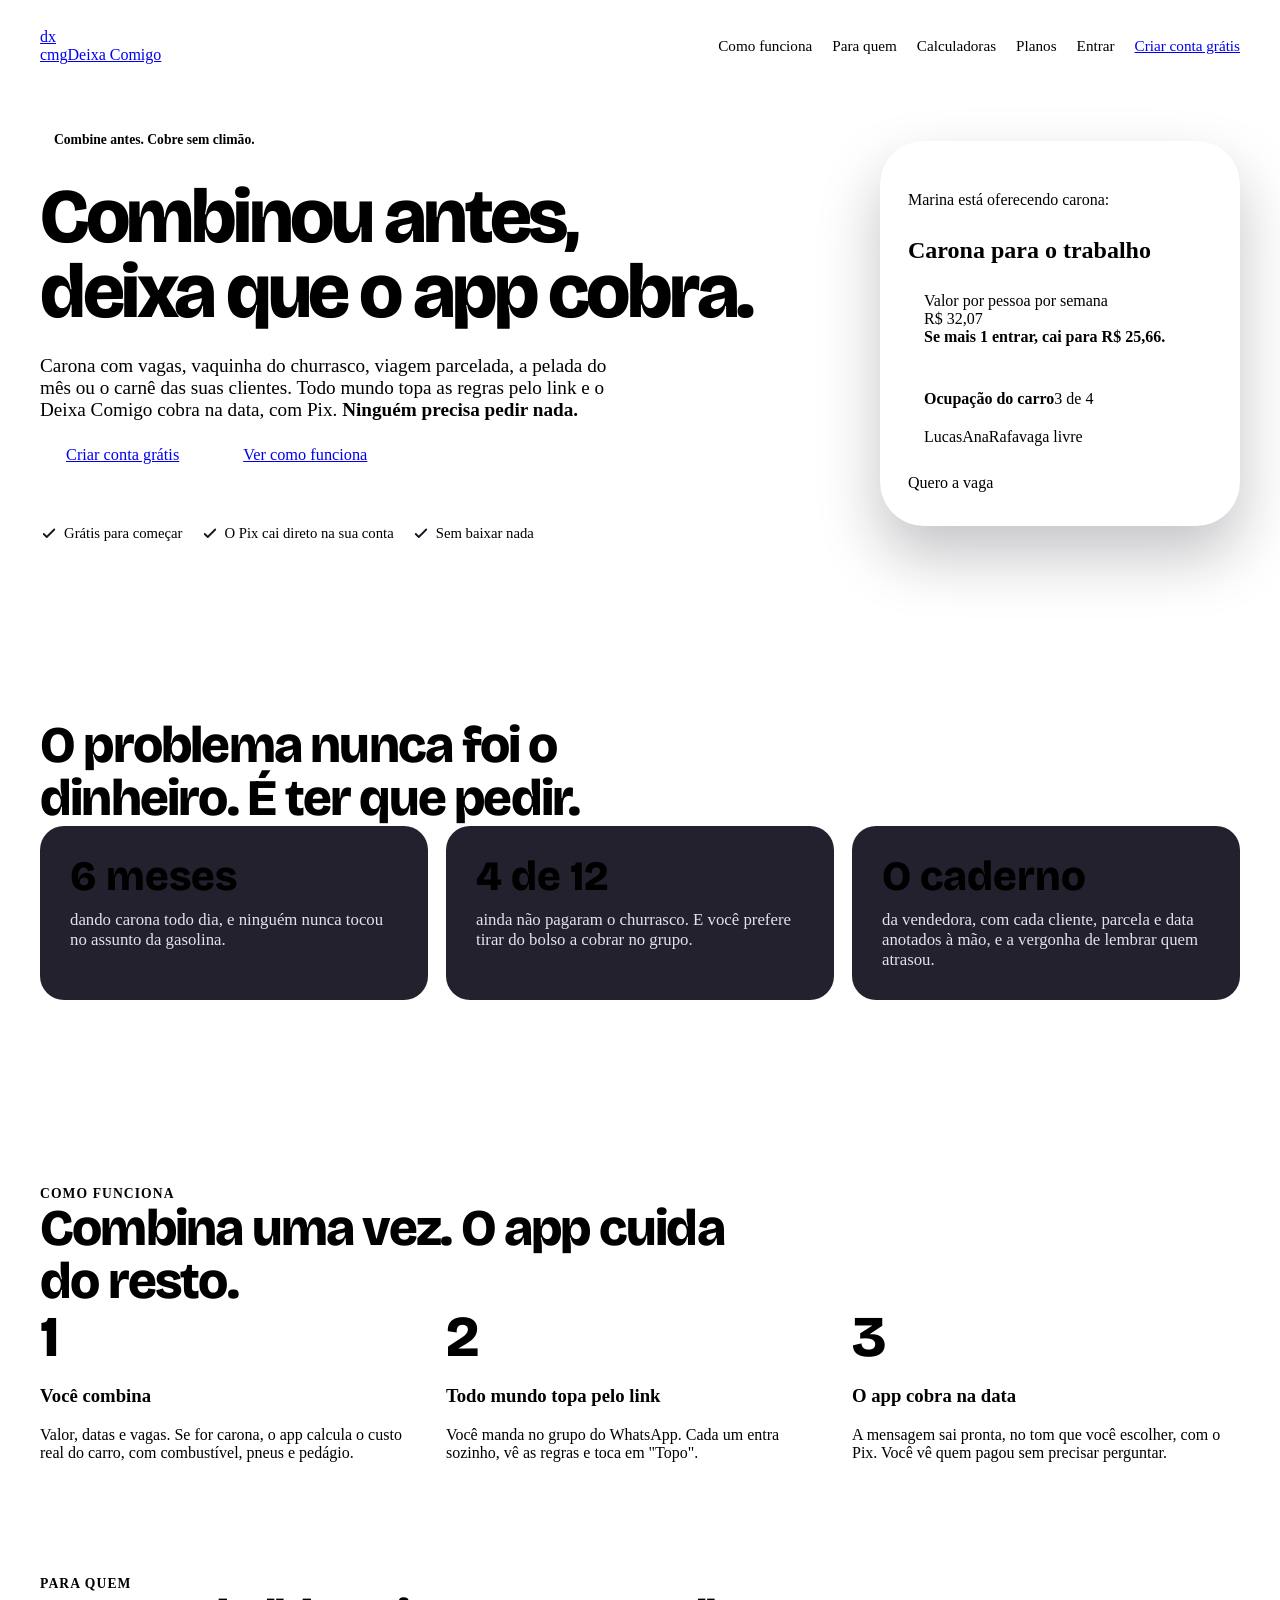
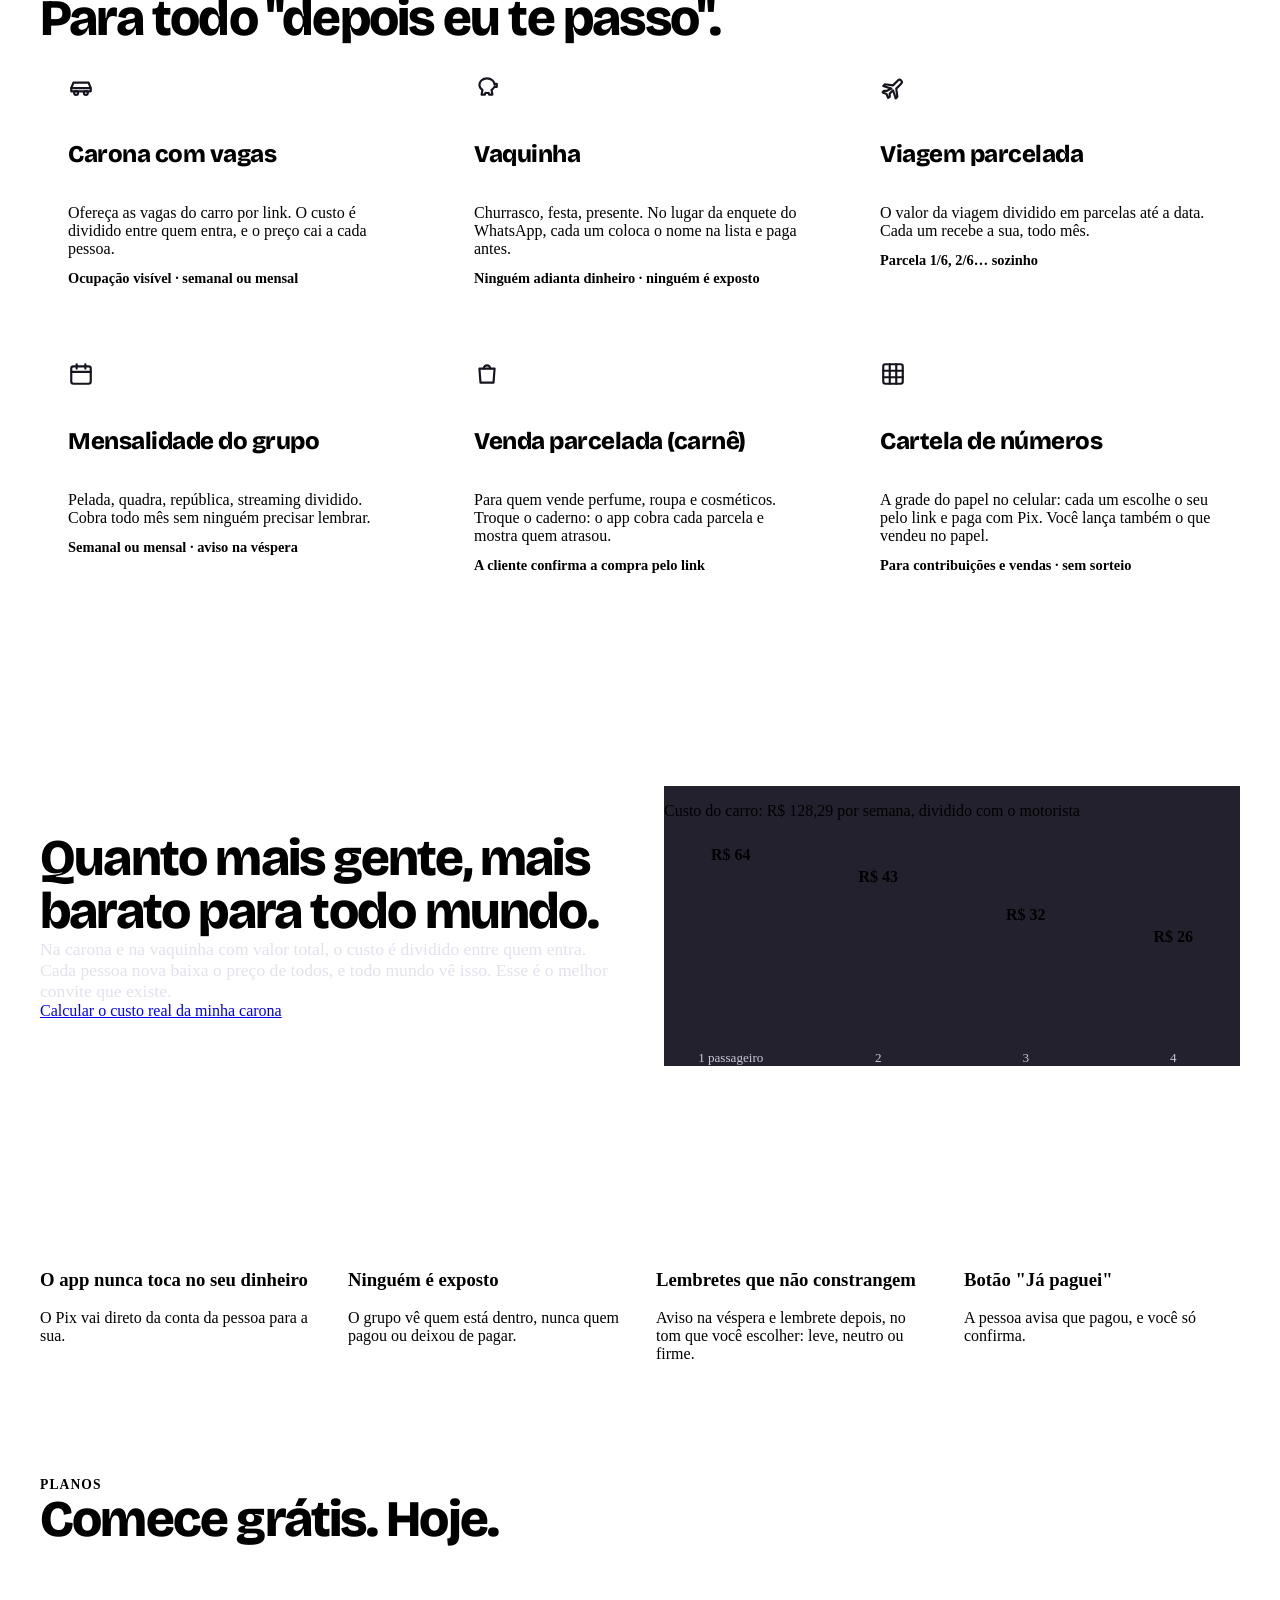
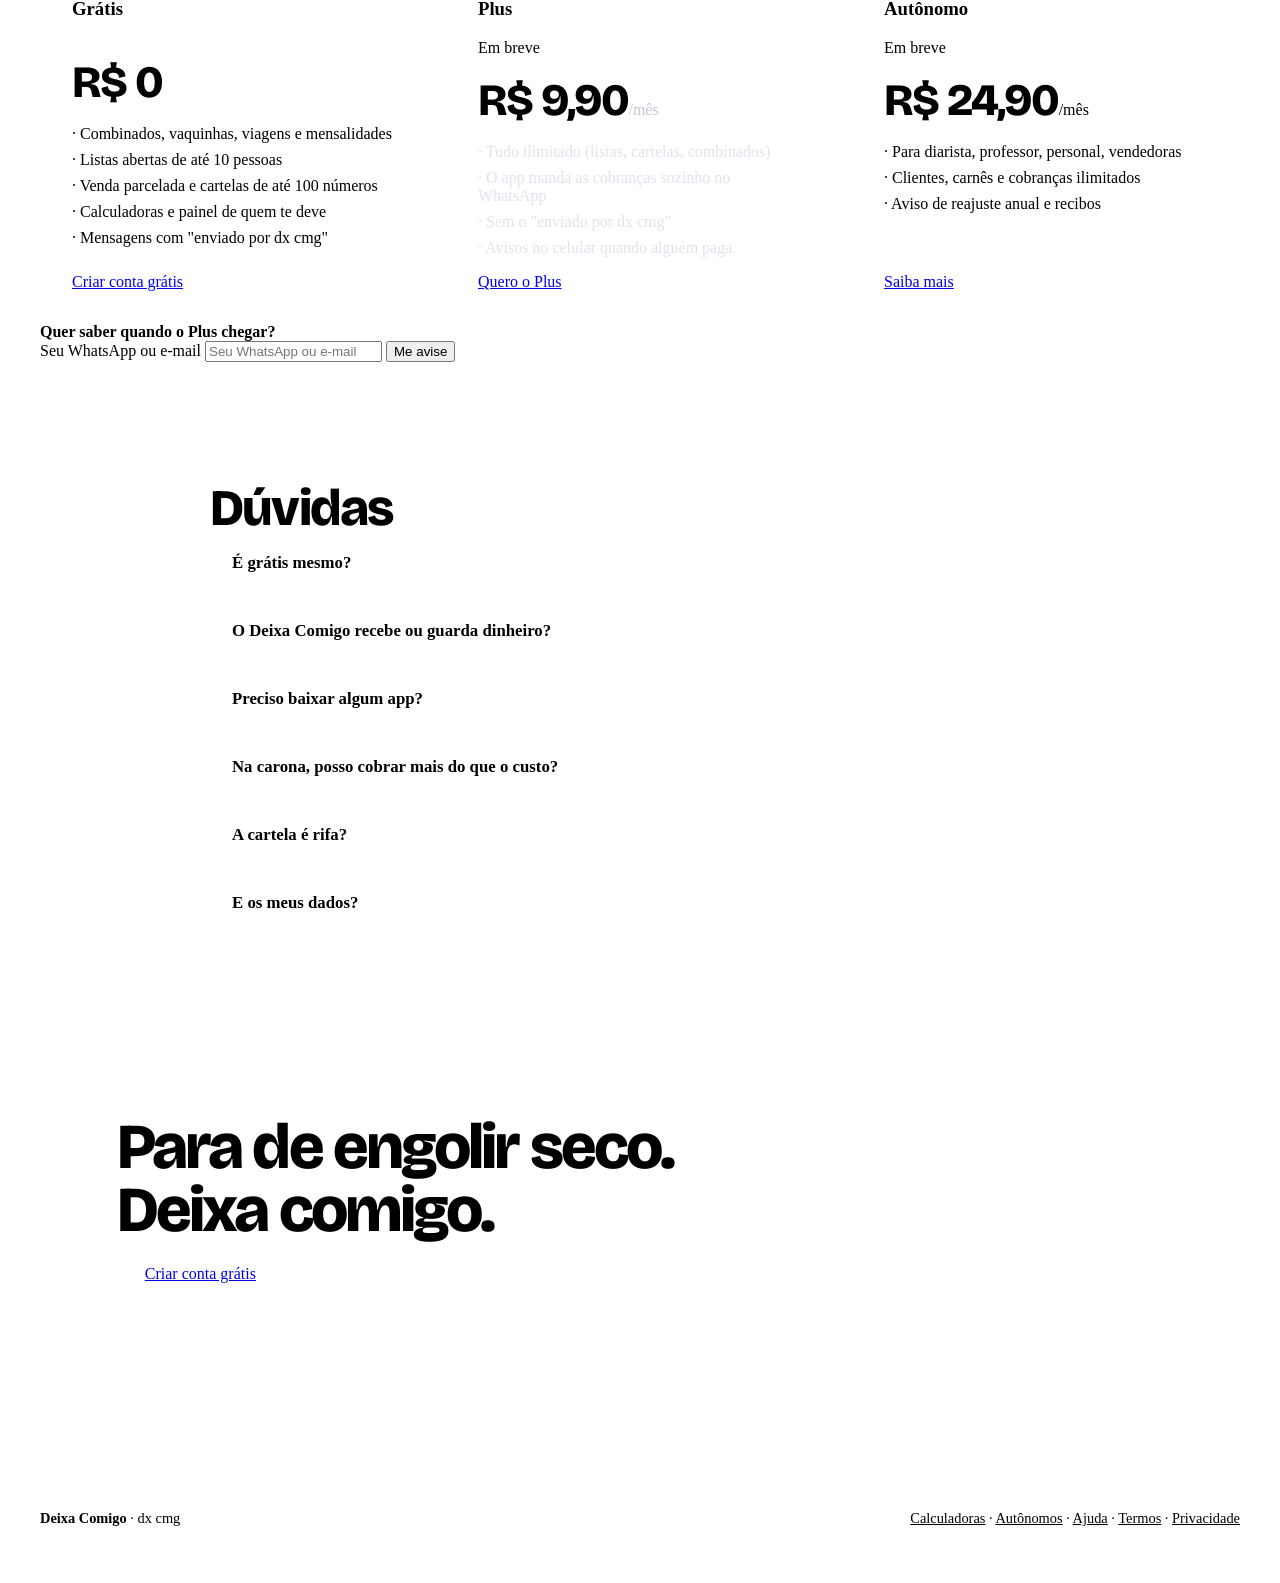
==== commit 210ab004: "Cartela só com números; textos de confirmação mais claros Co-Authored-By: Claude Opus 5.5 <noreply@a" ====
--- a/public/index.html
+++ b/public/index.html
@@ -149,7 +149,7 @@
     <article class="uso"><span class="icone roxo"><svg aria-hidden="true" width="26" height="26" viewBox="0 0 24 24" fill="none" stroke="#16141F" stroke-width="2" stroke-linecap="round" stroke-linejoin="round"><path d="M10.5 13.5L3 11l1.5-1.5 7.5 1L16.5 6a2 2 0 0 1 3 3L15 13.5l1 7.5-1.5 1.5-2.5-7.5-3 3V21l-1.5 1-1.5-3.5L2.5 17l1-1.5h3z"/></svg></span><h3>Viagem parcelada</h3><p>O valor da viagem dividido em parcelas até a data. Cada um recebe a sua, todo mês.</p><span class="det">Parcela 1/6, 2/6… sozinho</span></article>
     <article class="uso"><span class="icone lima"><svg aria-hidden="true" width="26" height="26" viewBox="0 0 24 24" fill="none" stroke="#16141F" stroke-width="2" stroke-linecap="round" stroke-linejoin="round"><rect x="3" y="5" width="18" height="16" rx="2"/><path d="M3 10h18M8 3v4M16 3v4"/></svg></span><h3>Mensalidade do grupo</h3><p>Pelada, quadra, república, streaming dividido. Cobra todo mês sem ninguém precisar lembrar.</p><span class="det">Semanal ou mensal · aviso na véspera</span></article>
     <article class="uso"><span class="icone pessego"><svg aria-hidden="true" width="26" height="26" viewBox="0 0 24 24" fill="none" stroke="#16141F" stroke-width="2" stroke-linecap="round" stroke-linejoin="round"><path d="M5 7h14l-1 13H6z"/><path d="M9 7a3 3 0 0 1 6 0"/></svg></span><h3>Venda parcelada (carnê)</h3><p>Para quem vende perfume, roupa e cosméticos. Troque o caderno: o app cobra cada parcela e mostra quem atrasou.</p><span class="det">A cliente confirma a compra pelo link</span></article>
-    <article class="uso"><span class="icone roxo"><svg aria-hidden="true" width="26" height="26" viewBox="0 0 24 24" fill="none" stroke="#16141F" stroke-width="2" stroke-linecap="round" stroke-linejoin="round"><rect x="3" y="3" width="18" height="18" rx="2"/><path d="M9 3v18M15 3v18M3 9h18M3 15h18"/></svg></span><h3>Cartela de números ou nomes</h3><p>A grade do papel no celular: cada um escolhe o seu pelo link e paga com Pix. Você lança também o que vendeu no papel.</p><span class="det">Para contribuições e vendas · sem sorteio</span></article>
+    <article class="uso"><span class="icone roxo"><svg aria-hidden="true" width="26" height="26" viewBox="0 0 24 24" fill="none" stroke="#16141F" stroke-width="2" stroke-linecap="round" stroke-linejoin="round"><rect x="3" y="3" width="18" height="18" rx="2"/><path d="M9 3v18M15 3v18M3 9h18M3 15h18"/></svg></span><h3>Cartela de números</h3><p>A grade do papel no celular: cada um escolhe o seu pelo link e paga com Pix. Você lança também o que vendeu no papel.</p><span class="det">Para contribuições e vendas · sem sorteio</span></article>
   </div>
 </section>
 
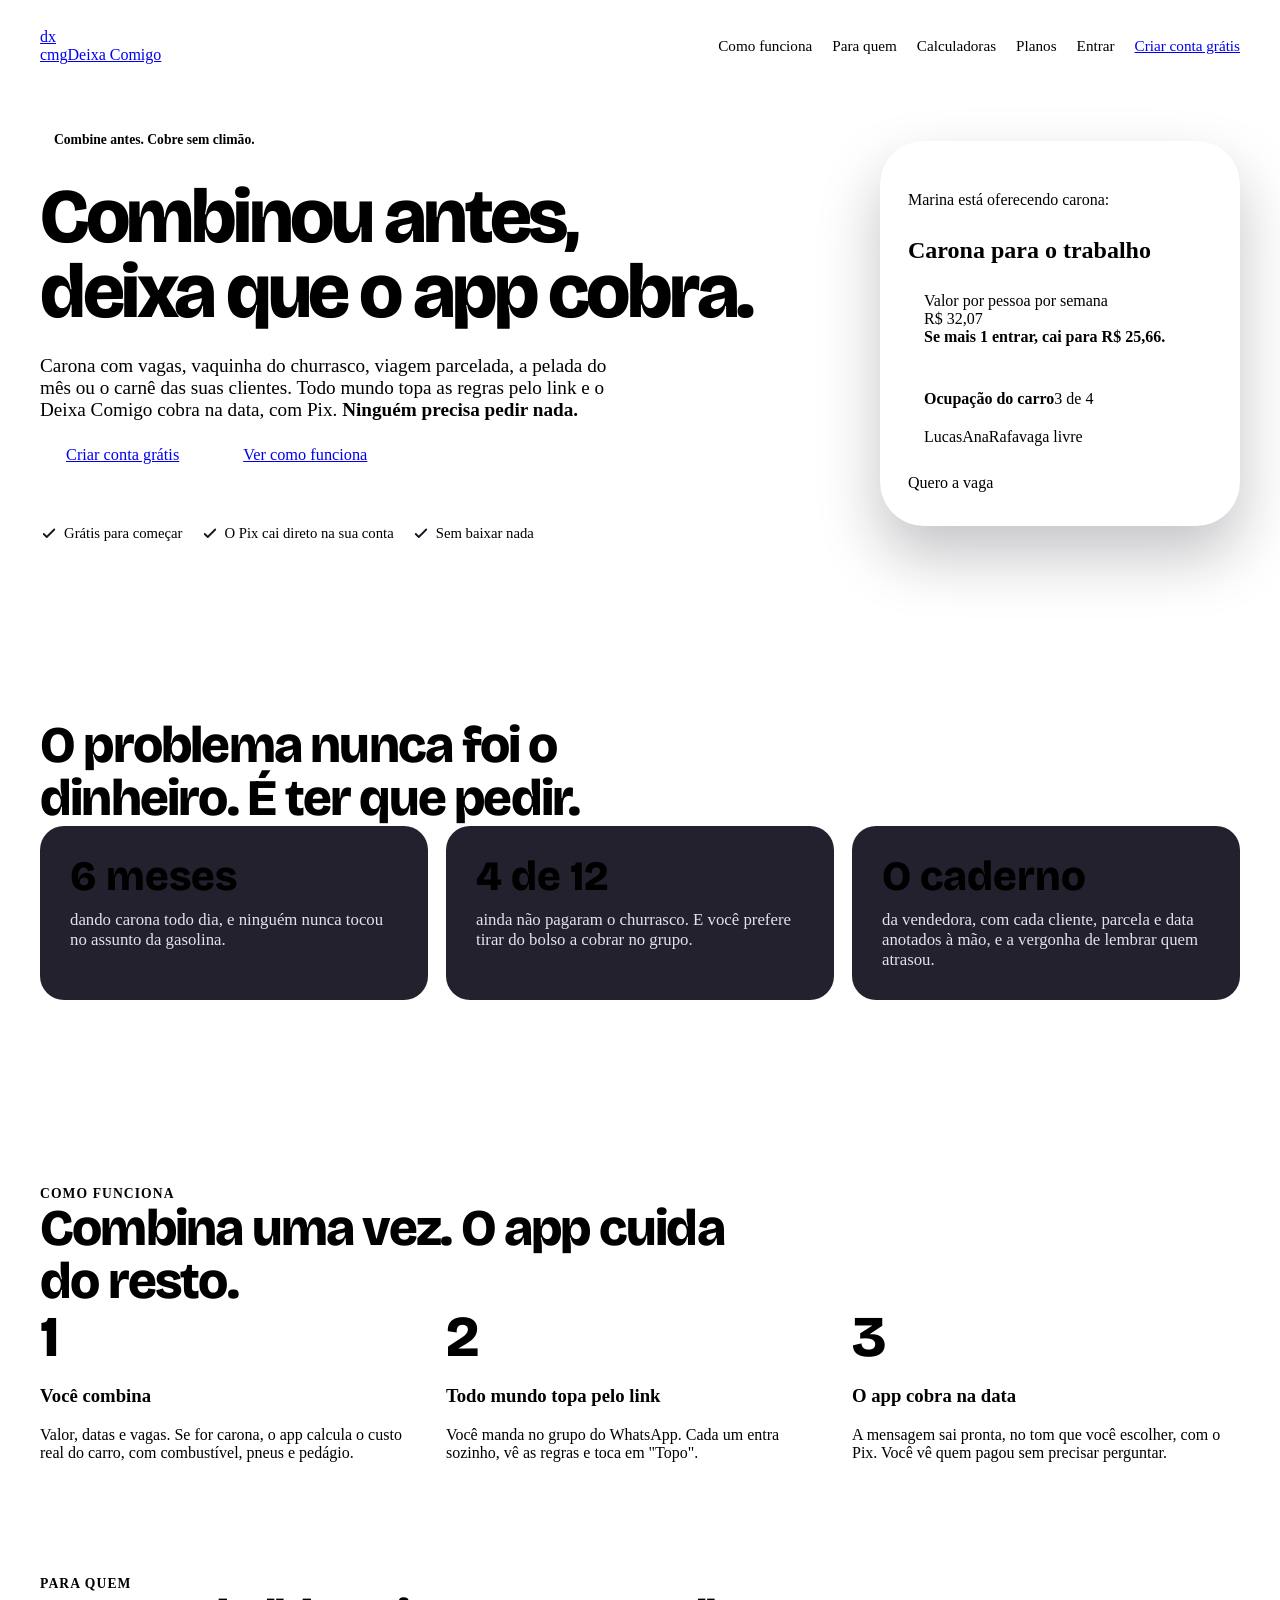
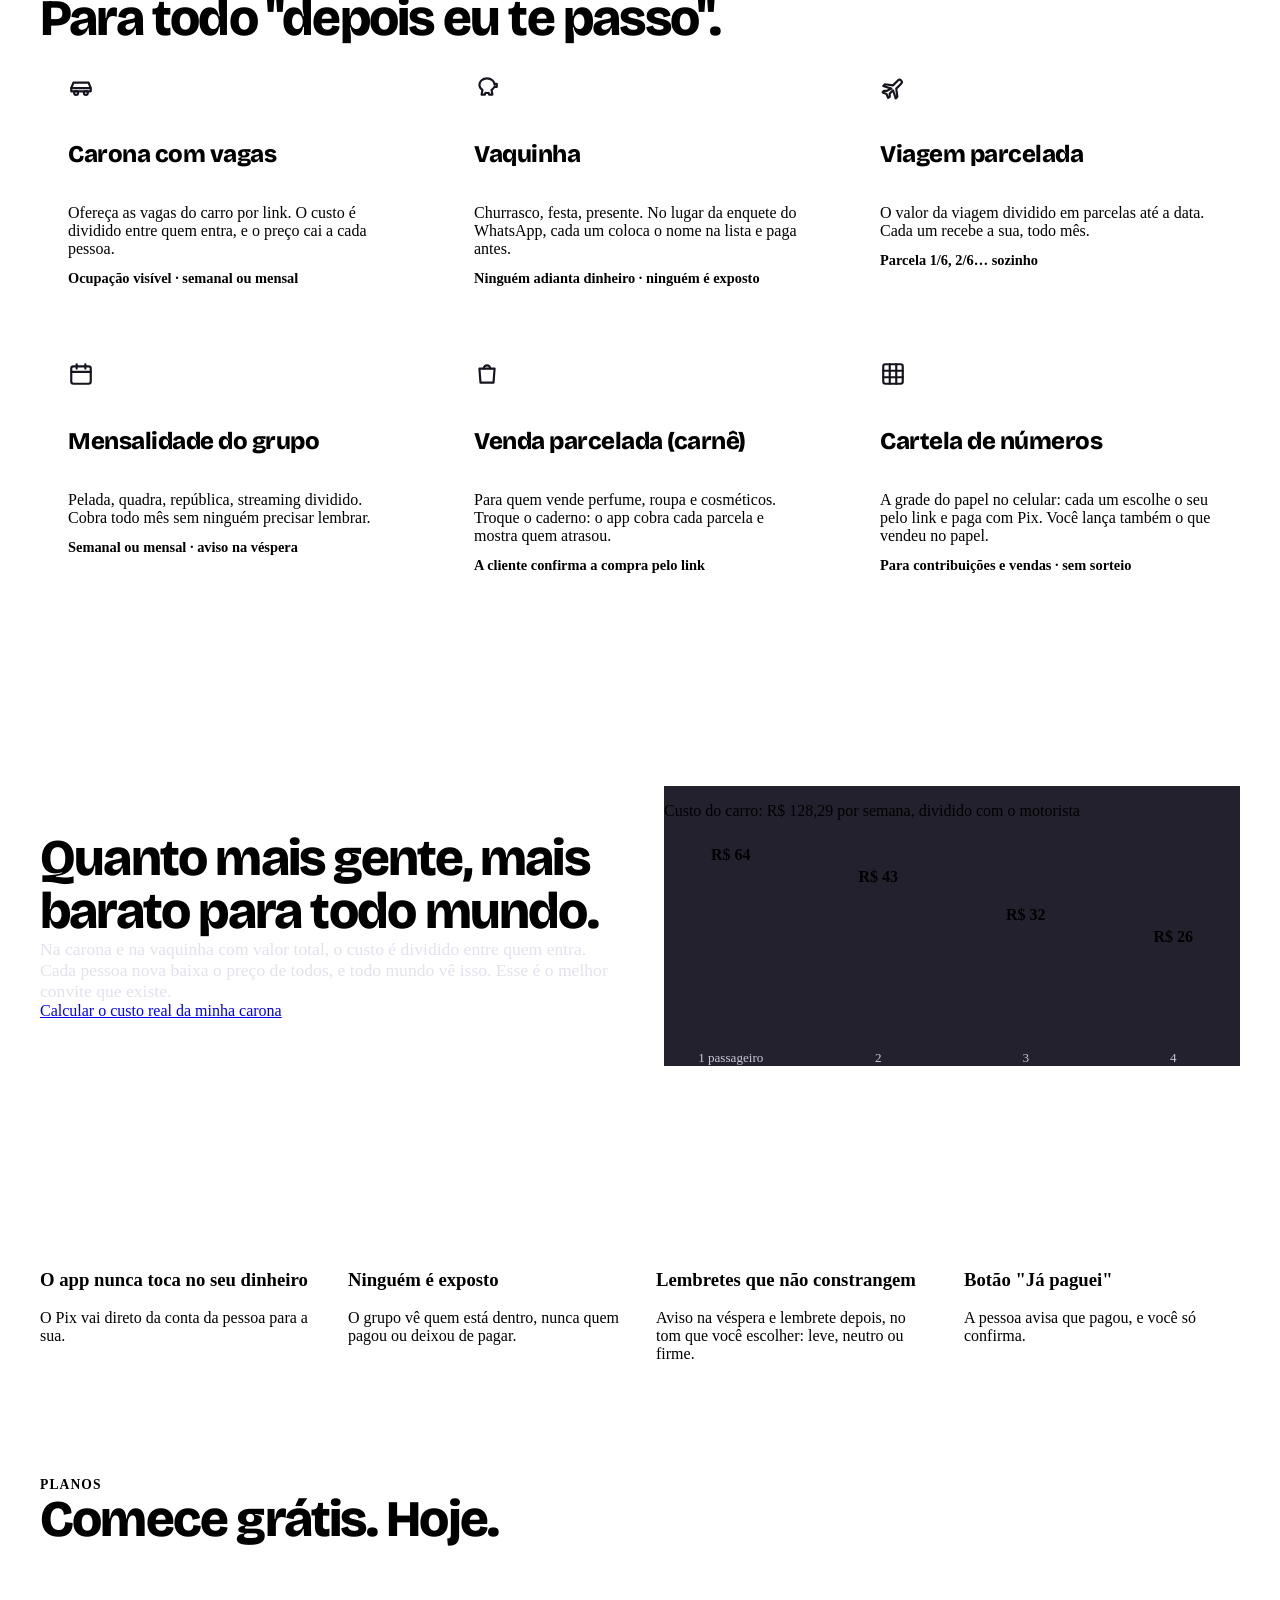
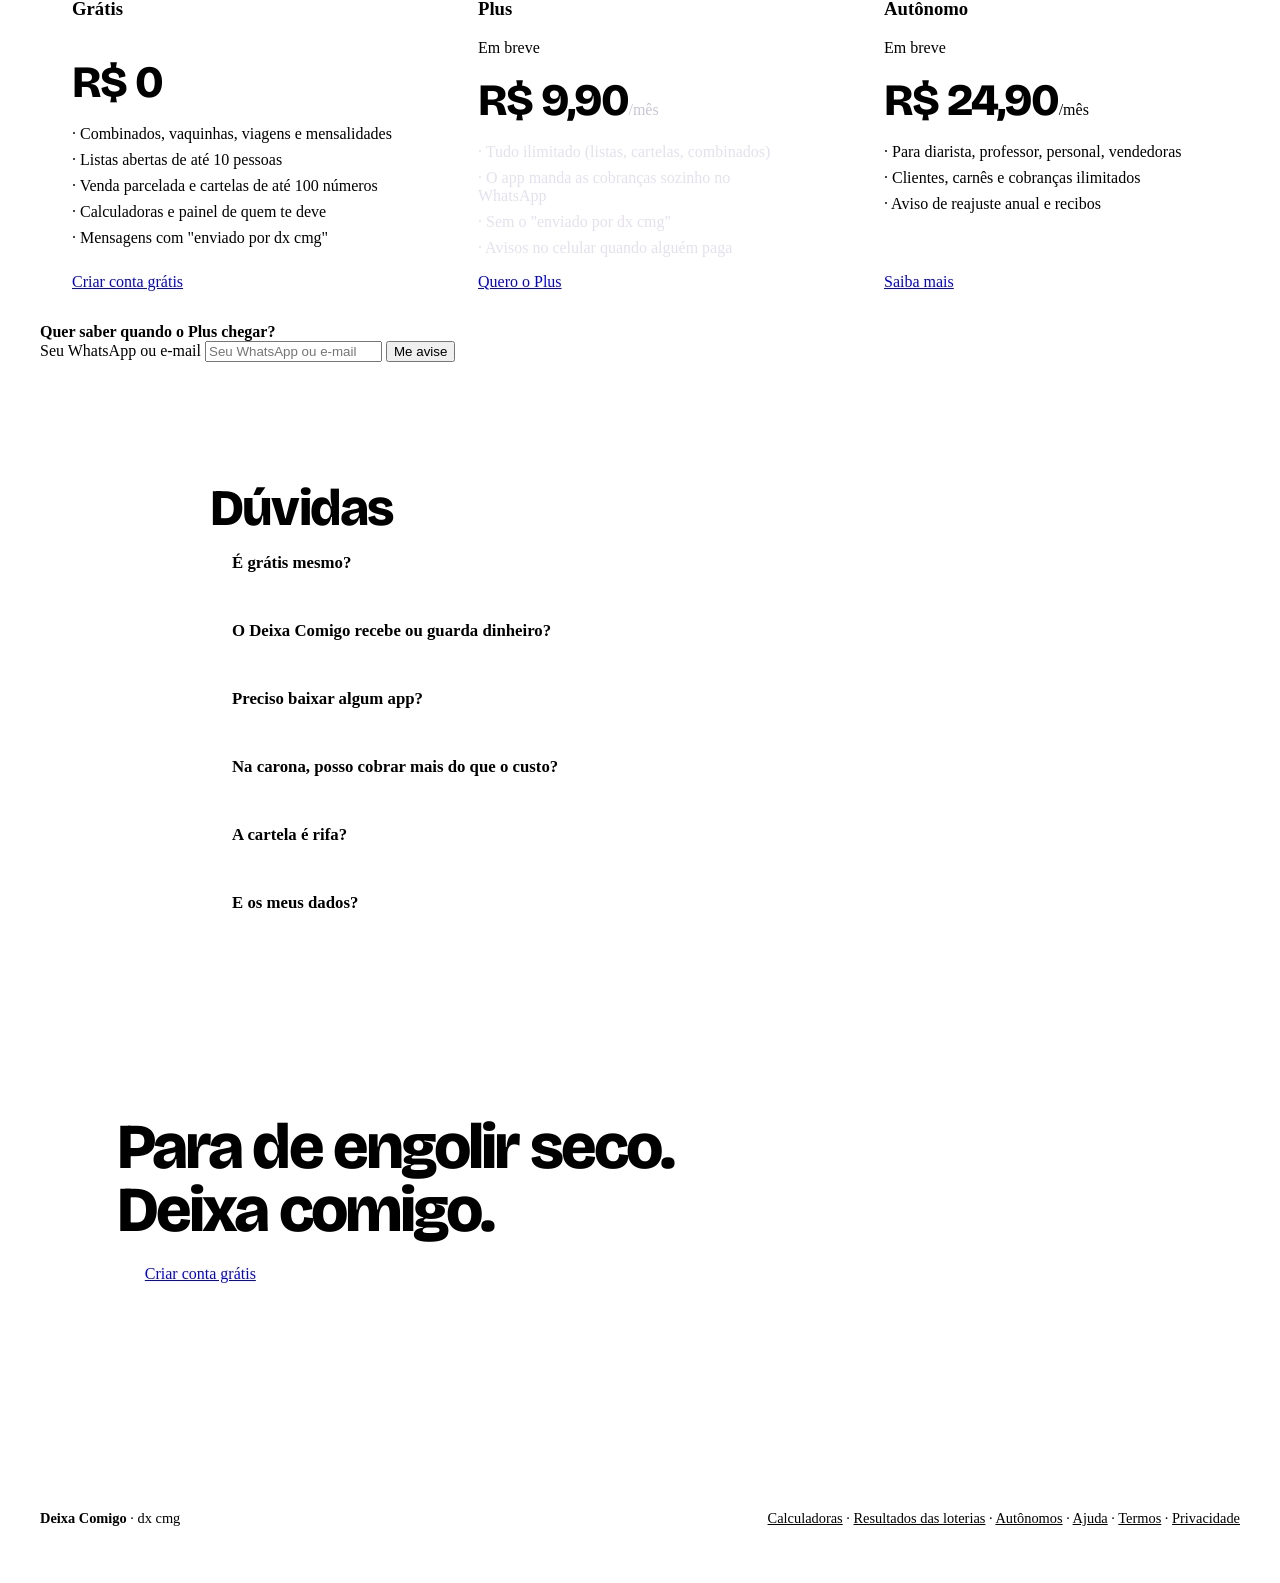
==== commit c63d531c: "Bolão: cada um escolhe os números, lista para a lotérica, prêmio estimado e página de resultados Co-" ====
--- a/public/index.html
+++ b/public/index.html
@@ -252,7 +252,7 @@
 
 <footer class="rodape-site">
   <span><strong style="color: var(--ink)">Deixa Comigo</strong> · dx cmg</span>
-  <span><a href="/calculadoras/">Calculadoras</a> · <a href="/autonomos/">Autônomos</a> · <a href="/ajuda/">Ajuda</a> · <a href="/termos/">Termos</a> · <a href="/privacidade/">Privacidade</a></span>
+  <span><a href="/calculadoras/">Calculadoras</a> · <a href="/resultados/">Resultados das loterias</a> · <a href="/autonomos/">Autônomos</a> · <a href="/ajuda/">Ajuda</a> · <a href="/termos/">Termos</a> · <a href="/privacidade/">Privacidade</a></span>
 </footer>
 <div id="toast" class="toast" role="status" aria-live="polite"></div>
 <script src="/config.js"></script>
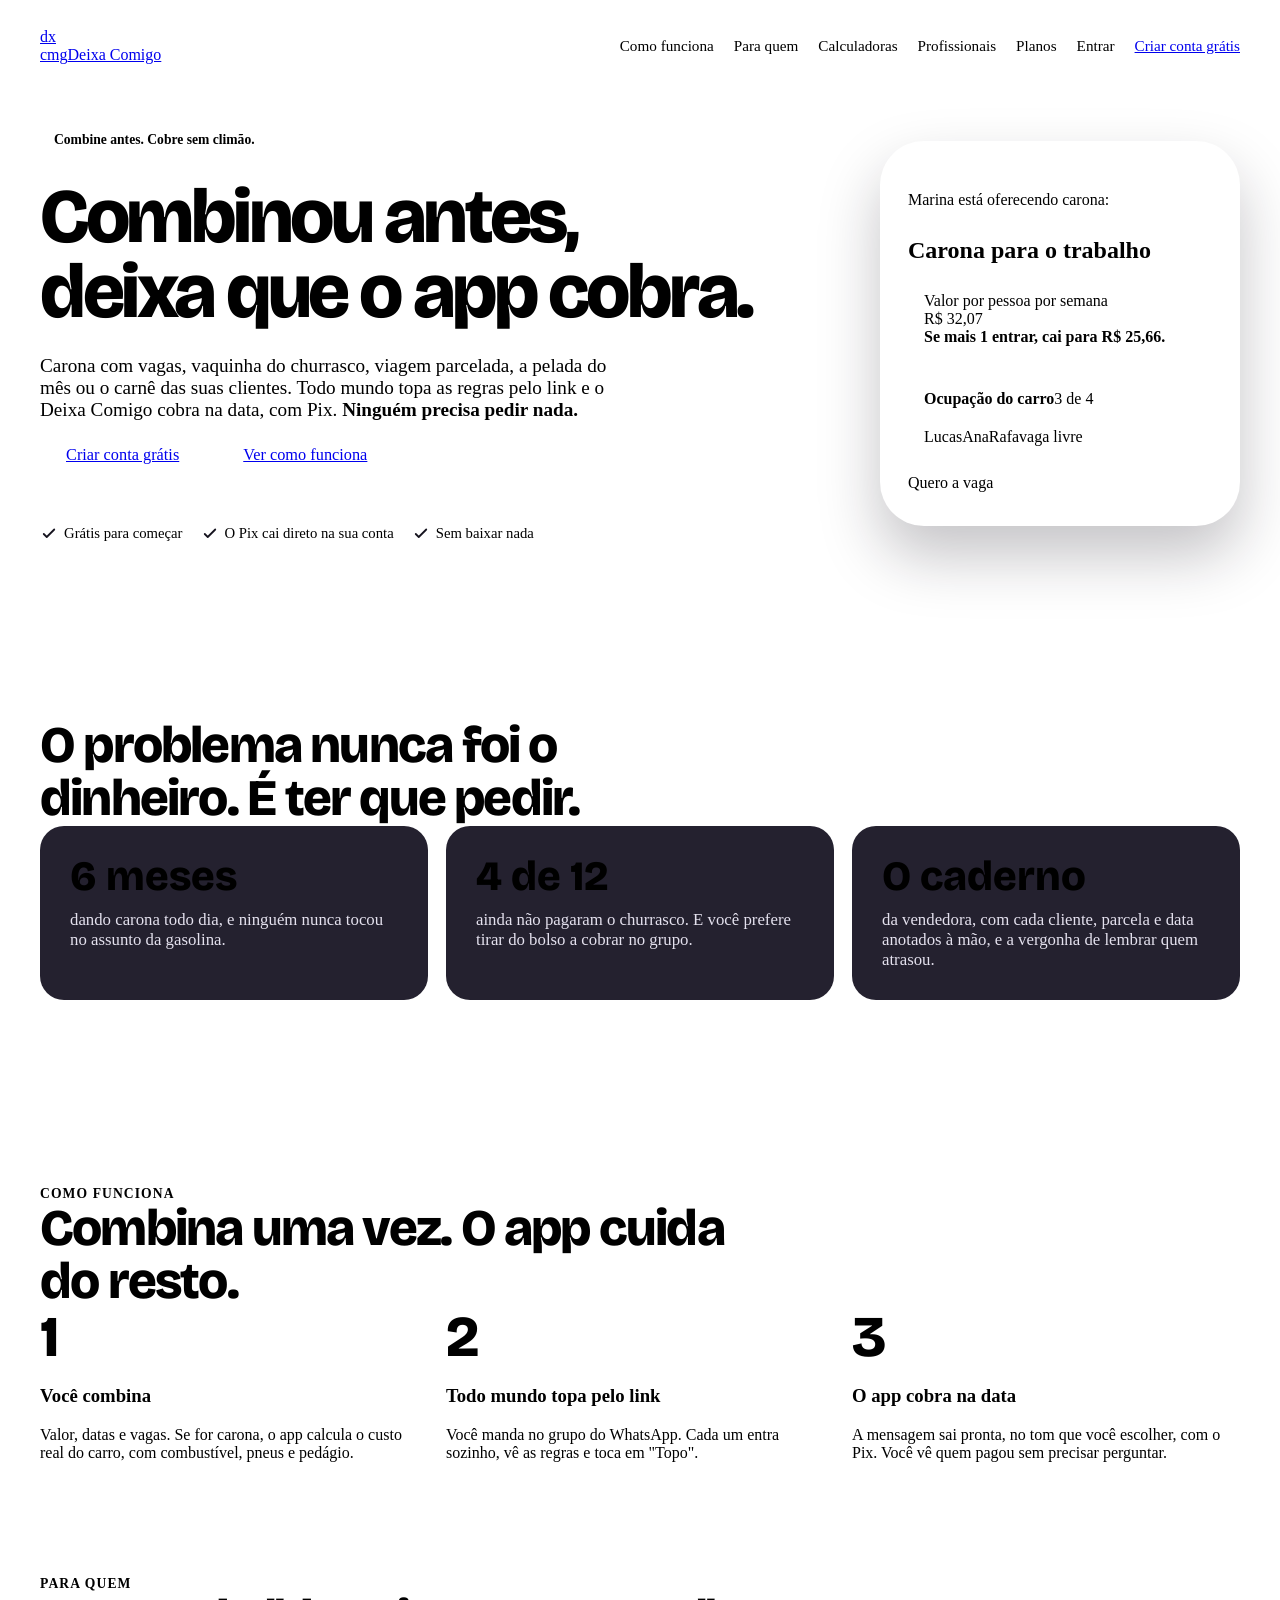
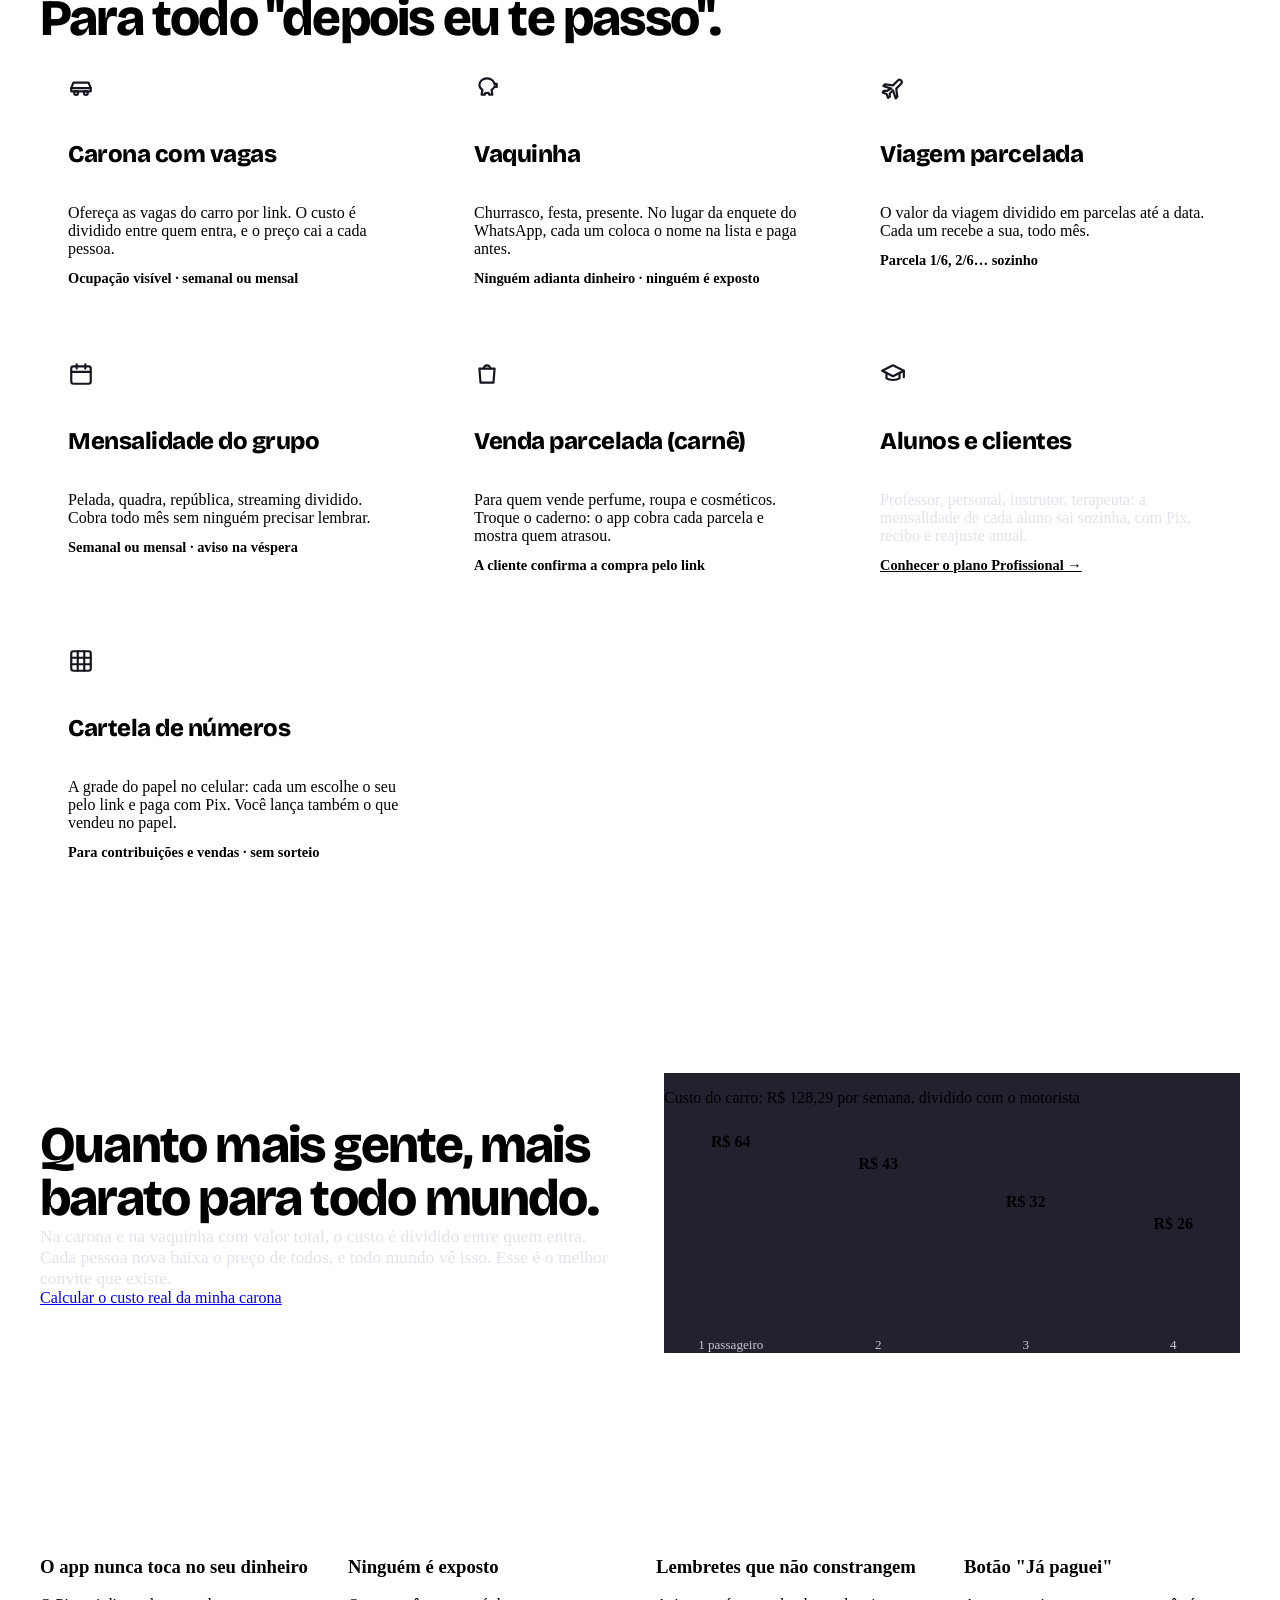
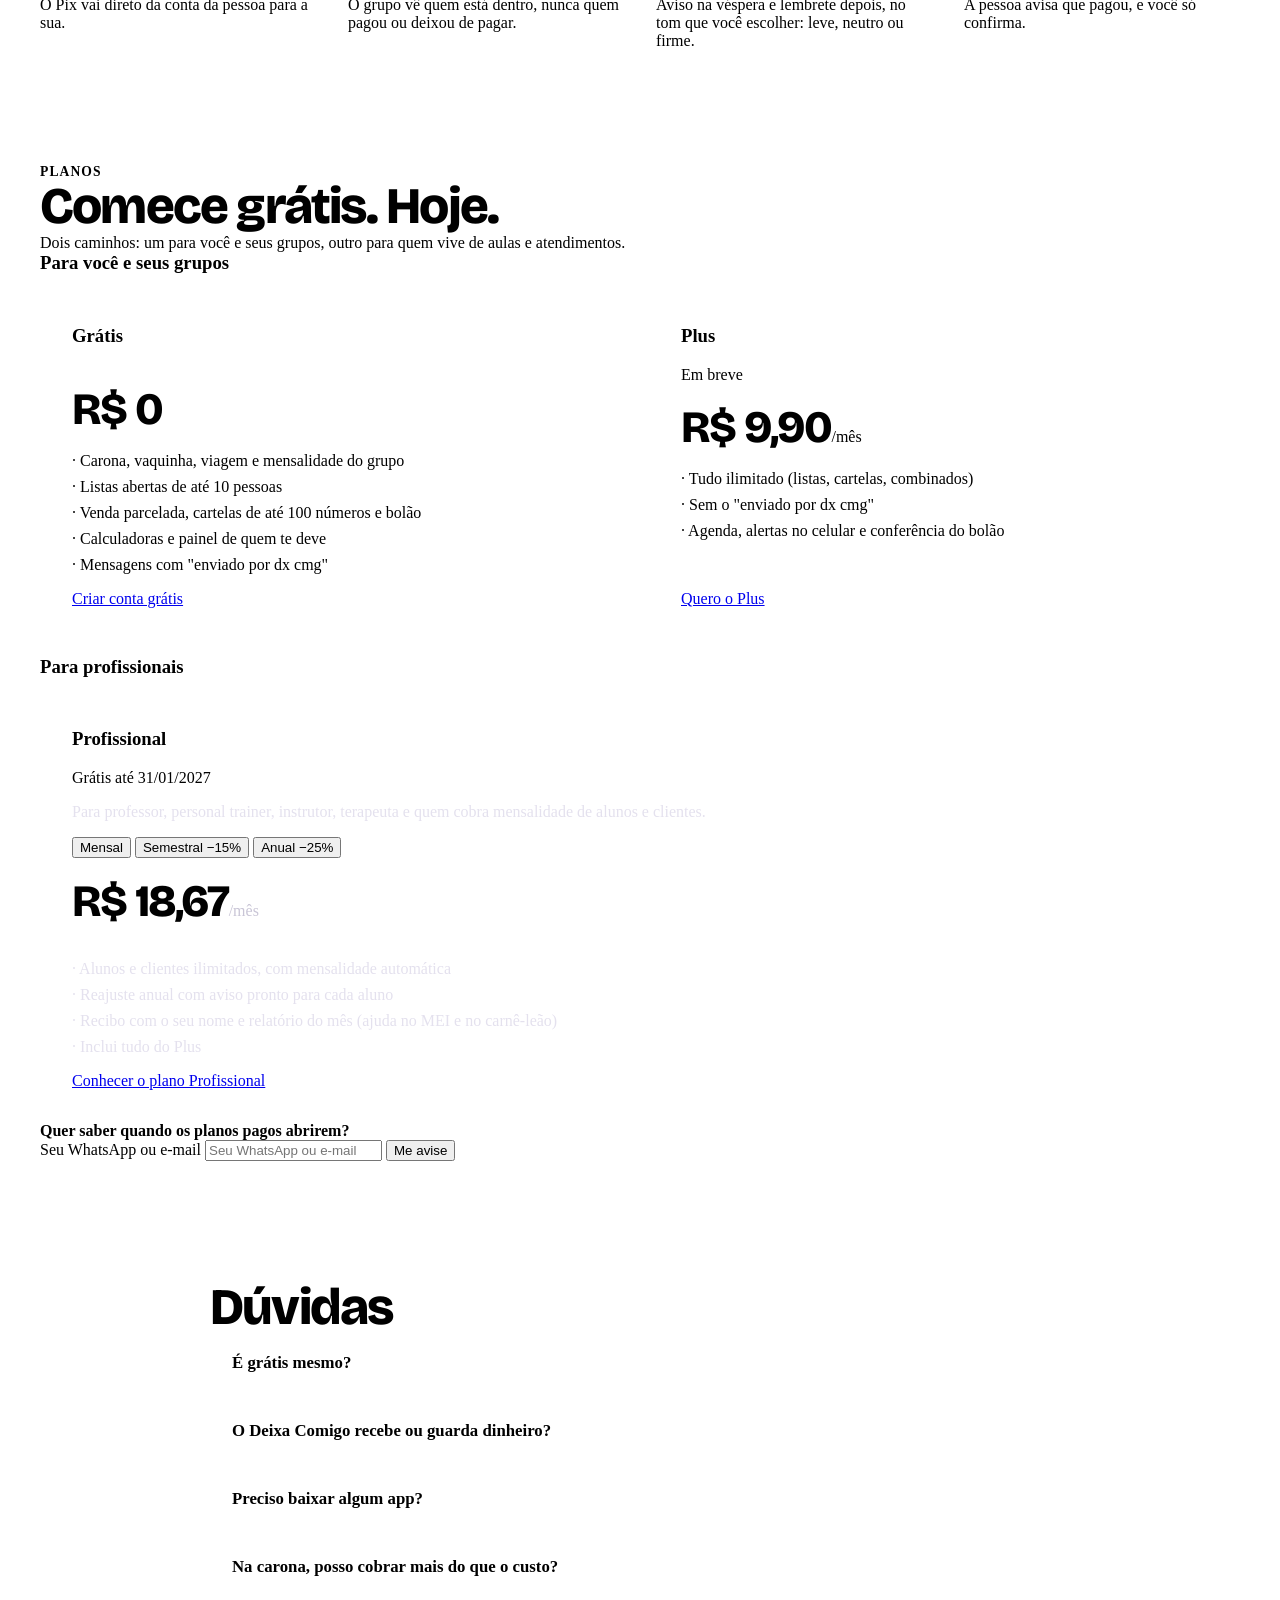
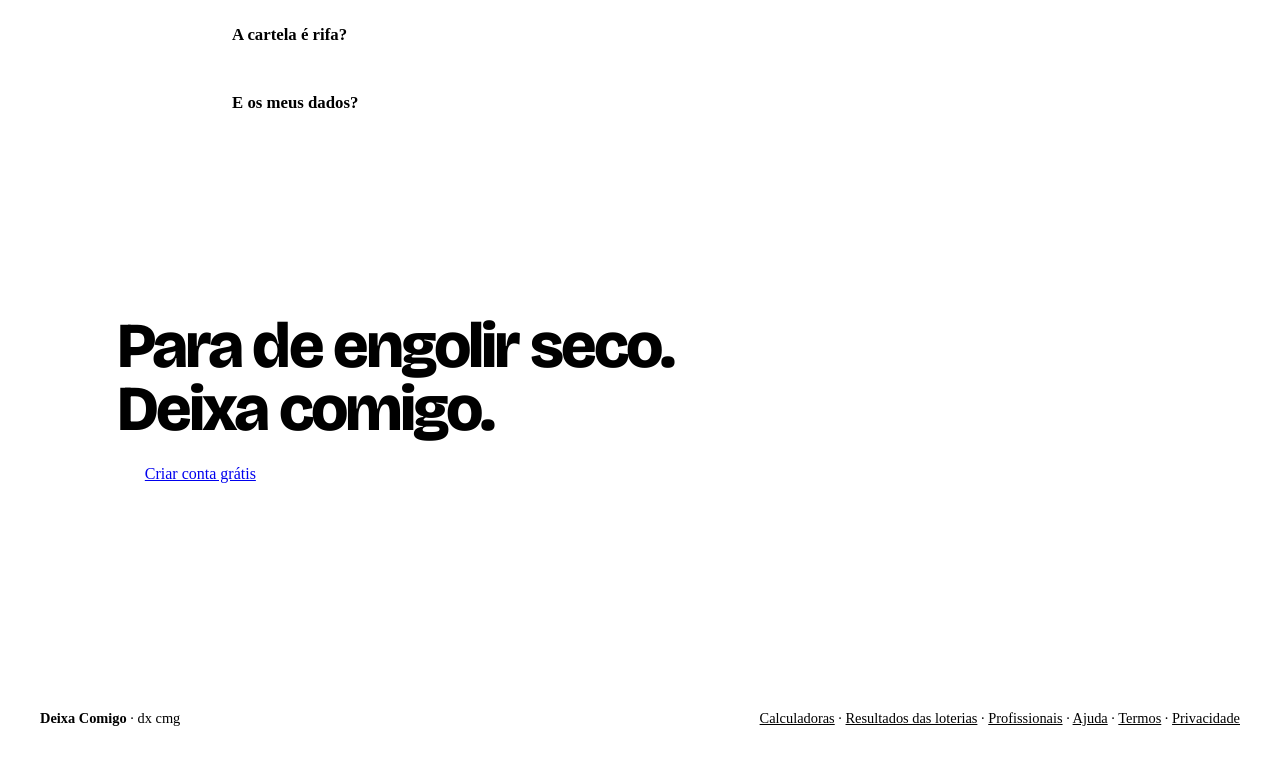
==== commit eb67624a: "Profissionais: nova página, planos PF x Profissional (mensal/semestral/anual), alunos, reajuste agen" ====
--- a/public/index.html
+++ b/public/index.html
@@ -71,6 +71,7 @@
     <a href="#como-funciona">Como funciona</a>
     <a href="#para-quem">Para quem</a>
     <a href="/calculadoras/">Calculadoras</a>
+    <a href="/profissionais/">Profissionais</a>
     <a href="#planos">Planos</a>
     <a href="/app/">Entrar</a>
     <a class="btn peq" href="/app/#/cadastro" data-cta="nav">Criar conta grátis</a>
@@ -149,6 +150,7 @@
     <article class="uso"><span class="icone roxo"><svg aria-hidden="true" width="26" height="26" viewBox="0 0 24 24" fill="none" stroke="#16141F" stroke-width="2" stroke-linecap="round" stroke-linejoin="round"><path d="M10.5 13.5L3 11l1.5-1.5 7.5 1L16.5 6a2 2 0 0 1 3 3L15 13.5l1 7.5-1.5 1.5-2.5-7.5-3 3V21l-1.5 1-1.5-3.5L2.5 17l1-1.5h3z"/></svg></span><h3>Viagem parcelada</h3><p>O valor da viagem dividido em parcelas até a data. Cada um recebe a sua, todo mês.</p><span class="det">Parcela 1/6, 2/6… sozinho</span></article>
     <article class="uso"><span class="icone lima"><svg aria-hidden="true" width="26" height="26" viewBox="0 0 24 24" fill="none" stroke="#16141F" stroke-width="2" stroke-linecap="round" stroke-linejoin="round"><rect x="3" y="5" width="18" height="16" rx="2"/><path d="M3 10h18M8 3v4M16 3v4"/></svg></span><h3>Mensalidade do grupo</h3><p>Pelada, quadra, república, streaming dividido. Cobra todo mês sem ninguém precisar lembrar.</p><span class="det">Semanal ou mensal · aviso na véspera</span></article>
     <article class="uso"><span class="icone pessego"><svg aria-hidden="true" width="26" height="26" viewBox="0 0 24 24" fill="none" stroke="#16141F" stroke-width="2" stroke-linecap="round" stroke-linejoin="round"><path d="M5 7h14l-1 13H6z"/><path d="M9 7a3 3 0 0 1 6 0"/></svg></span><h3>Venda parcelada (carnê)</h3><p>Para quem vende perfume, roupa e cosméticos. Troque o caderno: o app cobra cada parcela e mostra quem atrasou.</p><span class="det">A cliente confirma a compra pelo link</span></article>
+    <article class="uso" style="background: var(--ink); color: var(--branco)"><span class="icone lima"><svg aria-hidden="true" width="26" height="26" viewBox="0 0 24 24" fill="none" stroke="#16141F" stroke-width="2" stroke-linecap="round" stroke-linejoin="round"><path d="M2 9l10-5 10 5-10 5z"/><path d="M6 11v5c3 2 9 2 12 0v-5"/><path d="M22 9v6"/></svg></span><h3>Alunos e clientes</h3><p style="color: #E4E1EE">Professor, personal, instrutor, terapeuta: a mensalidade de cada aluno sai sozinha, com Pix, recibo e reajuste anual.</p><a class="det" href="/profissionais/" style="color: var(--lima)">Conhecer o plano Profissional →</a></article>
     <article class="uso"><span class="icone roxo"><svg aria-hidden="true" width="26" height="26" viewBox="0 0 24 24" fill="none" stroke="#16141F" stroke-width="2" stroke-linecap="round" stroke-linejoin="round"><rect x="3" y="3" width="18" height="18" rx="2"/><path d="M9 3v18M15 3v18M3 9h18M3 15h18"/></svg></span><h3>Cartela de números</h3><p>A grade do papel no celular: cada um escolhe o seu pelo link e paga com Pix. Você lança também o que vendeu no papel.</p><span class="det">Para contribuições e vendas · sem sorteio</span></article>
   </div>
 </section>
@@ -185,43 +187,53 @@
   <div class="pilha-p" style="max-width: 44rem">
     <span style="font-weight: 700; color: var(--roxo); text-transform: uppercase; letter-spacing: 0.08em; font-size: 0.85rem">Planos</span>
     <h2 class="h-secao">Comece grátis. Hoje.</h2>
-  </div>
+    <p class="muted" style="margin: 0">Dois caminhos: um para você e seus grupos, outro para quem vive de aulas e atendimentos.</p>
+  </div>
+  <h3 style="margin: 0">Para você e seus grupos</h3>
   <div class="planos">
     <div class="plano">
       <h3>Grátis</h3><span class="preco">R$ 0</span>
       <ul class="muted">
-        <li>· Combinados, vaquinhas, viagens e mensalidades</li>
+        <li>· Carona, vaquinha, viagem e mensalidade do grupo</li>
         <li>· Listas abertas de até 10 pessoas</li>
-        <li>· Venda parcelada e cartelas de até 100 números</li>
+        <li>· Venda parcelada, cartelas de até 100 números e bolão</li>
         <li>· Calculadoras e painel de quem te deve</li>
         <li>· Mensagens com "enviado por dx cmg"</li>
       </ul>
       <a class="btn sec" href="/app/#/cadastro" data-cta="plano_gratis">Criar conta grátis</a>
     </div>
-    <div class="plano top">
-      <div class="linha-flex entre"><h3>Plus</h3><span class="tag" style="background: var(--lima); color: var(--ink)">Em breve</span></div>
-      <div><span class="preco">R$ 9,90</span><span style="color: #C9C5D6">/mês</span></div>
-      <ul>
+    <div class="plano">
+      <div class="linha-flex entre"><h3>Plus</h3><span class="tag neutra">Em breve</span></div>
+      <div><span class="preco">R$ 9,90</span><span class="muted">/mês</span></div>
+      <ul class="muted">
         <li>· Tudo ilimitado (listas, cartelas, combinados)</li>
-        <li>· O app manda as cobranças sozinho no WhatsApp</li>
         <li>· Sem o "enviado por dx cmg"</li>
-        <li>· Avisos no celular quando alguém paga</li>
+        <li>· Agenda, alertas no celular e conferência do bolão</li>
       </ul>
-      <a class="btn lima" href="#avise-plus" data-plano="plus">Quero o Plus</a>
-    </div>
-    <div class="plano">
-      <div class="linha-flex entre"><h3>Autônomo</h3><span class="tag neutra">Em breve</span></div>
-      <div><span class="preco">R$ 24,90</span><span class="muted">/mês</span></div>
-      <ul class="muted">
-        <li>· Para diarista, professor, personal, vendedoras</li>
-        <li>· Clientes, carnês e cobranças ilimitados</li>
-        <li>· Aviso de reajuste anual e recibos</li>
-      </ul>
-      <a class="btn sec" href="/autonomos/" data-plano="autonomo">Saiba mais</a>
-    </div>
+      <a class="btn sec" href="#avise-plus" data-plano="plus">Quero o Plus</a>
+    </div>
+  </div>
+  <h3 style="margin: 16px 0 0">Para profissionais</h3>
+  <div class="plano top pilha-p" id="plano-pro" style="max-width: 640px; gap: 16px">
+    <div class="linha-flex entre"><h3>Profissional</h3><span class="tag" style="background: var(--lima); color: var(--ink)">Grátis até 31/01/2027</span></div>
+    <p style="margin: 0; color: #E4E1EE">Para professor, personal trainer, instrutor, terapeuta e quem cobra mensalidade de alunos e clientes.</p>
+    <div class="tons" role="group" aria-label="Período de pagamento">
+      <button type="button" class="tom" data-periodo="mensal">Mensal</button>
+      <button type="button" class="tom" data-periodo="semestral">Semestral −15%</button>
+      <button type="button" class="tom" data-periodo="anual">Anual −25%</button>
+    </div>
+    <div><span class="preco" data-pro="porMes">R$ 18,67</span><span style="color: #C9C5D6">/mês</span></div>
+    <p class="pequeno" style="margin: 0; color: #C9C5D6" data-pro="legenda"></p>
+    <ul>
+      <li>· Alunos e clientes ilimitados, com mensalidade automática</li>
+      <li>· Reajuste anual com aviso pronto para cada aluno</li>
+      <li>· Recibo com o seu nome e relatório do mês (ajuda no MEI e no carnê-leão)</li>
+      <li>· Inclui tudo do Plus</li>
+    </ul>
+    <a class="btn lima" href="/profissionais/" data-plano="autonomo">Conhecer o plano Profissional</a>
   </div>
   <form id="avise-plus" class="lead-form card pilha-p" data-origem="geral" novalidate style="max-width: 560px">
-    <span style="font-weight: 700">Quer saber quando o Plus chegar?</span>
+    <span style="font-weight: 700">Quer saber quando os planos pagos abrirem?</span>
     <div class="linha-flex" style="flex-wrap: wrap">
       <label for="lead-contato" class="sr">Seu WhatsApp ou e-mail</label>
       <input id="lead-contato" type="text" name="contato" required maxlength="120" autocomplete="email" placeholder="Seu WhatsApp ou e-mail" style="flex: 1 1 220px">
@@ -234,7 +246,7 @@
 
 <section class="larga pilha" style="gap: 24px; padding-bottom: 96px; max-width: 860px">
   <h2 class="h-secao">Dúvidas</h2>
-  <details class="faq"><summary>É grátis mesmo?</summary><p>Sim. O plano grátis já faz tudo o que está nesta página, com alguns limites (por exemplo, listas de até 10 pessoas). O Plus, com o envio automático no WhatsApp, chega em breve.</p></details>
+  <details class="faq"><summary>É grátis mesmo?</summary><p>Sim. O plano grátis já faz tudo o que está nesta página, com alguns limites (por exemplo, listas de até 10 pessoas). Os planos pagos (Plus e Profissional) chegam em breve, e alguns recursos deles já estão liberados para todos até 31/01/2027.</p></details>
   <details class="faq"><summary>O Deixa Comigo recebe ou guarda dinheiro?</summary><p>Não. O app só gera o link com a sua chave Pix. O dinheiro vai direto da conta da pessoa para a sua.</p></details>
   <details class="faq"><summary>Preciso baixar algum app?</summary><p>Não. Funciona no navegador do celular. Se quiser, dá para colocar o ícone na tela inicial. Quem recebe o link não precisa nem criar conta.</p></details>
   <details class="faq"><summary>Na carona, posso cobrar mais do que o custo?</summary><p>O Deixa Comigo foi feito para dividir os custos da carona (combustível, manutenção, pedágio) entre quem vai junto. Não é um serviço de transporte remunerado.</p></details>
@@ -252,7 +264,7 @@
 
 <footer class="rodape-site">
   <span><strong style="color: var(--ink)">Deixa Comigo</strong> · dx cmg</span>
-  <span><a href="/calculadoras/">Calculadoras</a> · <a href="/resultados/">Resultados das loterias</a> · <a href="/autonomos/">Autônomos</a> · <a href="/ajuda/">Ajuda</a> · <a href="/termos/">Termos</a> · <a href="/privacidade/">Privacidade</a></span>
+  <span><a href="/calculadoras/">Calculadoras</a> · <a href="/resultados/">Resultados das loterias</a> · <a href="/profissionais/">Profissionais</a> · <a href="/ajuda/">Ajuda</a> · <a href="/termos/">Termos</a> · <a href="/privacidade/">Privacidade</a></span>
 </footer>
 <div id="toast" class="toast" role="status" aria-live="polite"></div>
 <script src="/config.js"></script>
@@ -260,6 +272,8 @@
 <script type="module">
   import { registrar } from '/js/eventos.js';
   registrar('site_aberto', { pagina: 'inicio', origem: new URLSearchParams(location.search).get('utm_source') || null });
+  import { ligarPeriodos } from '/js/planos.js';
+  ligarPeriodos(document.getElementById('plano-pro'));
   document.querySelectorAll('[data-cta]').forEach((a) => a.addEventListener('click', () => registrar('site_cta', { cta: a.dataset.cta })));
 </script>
 </body>
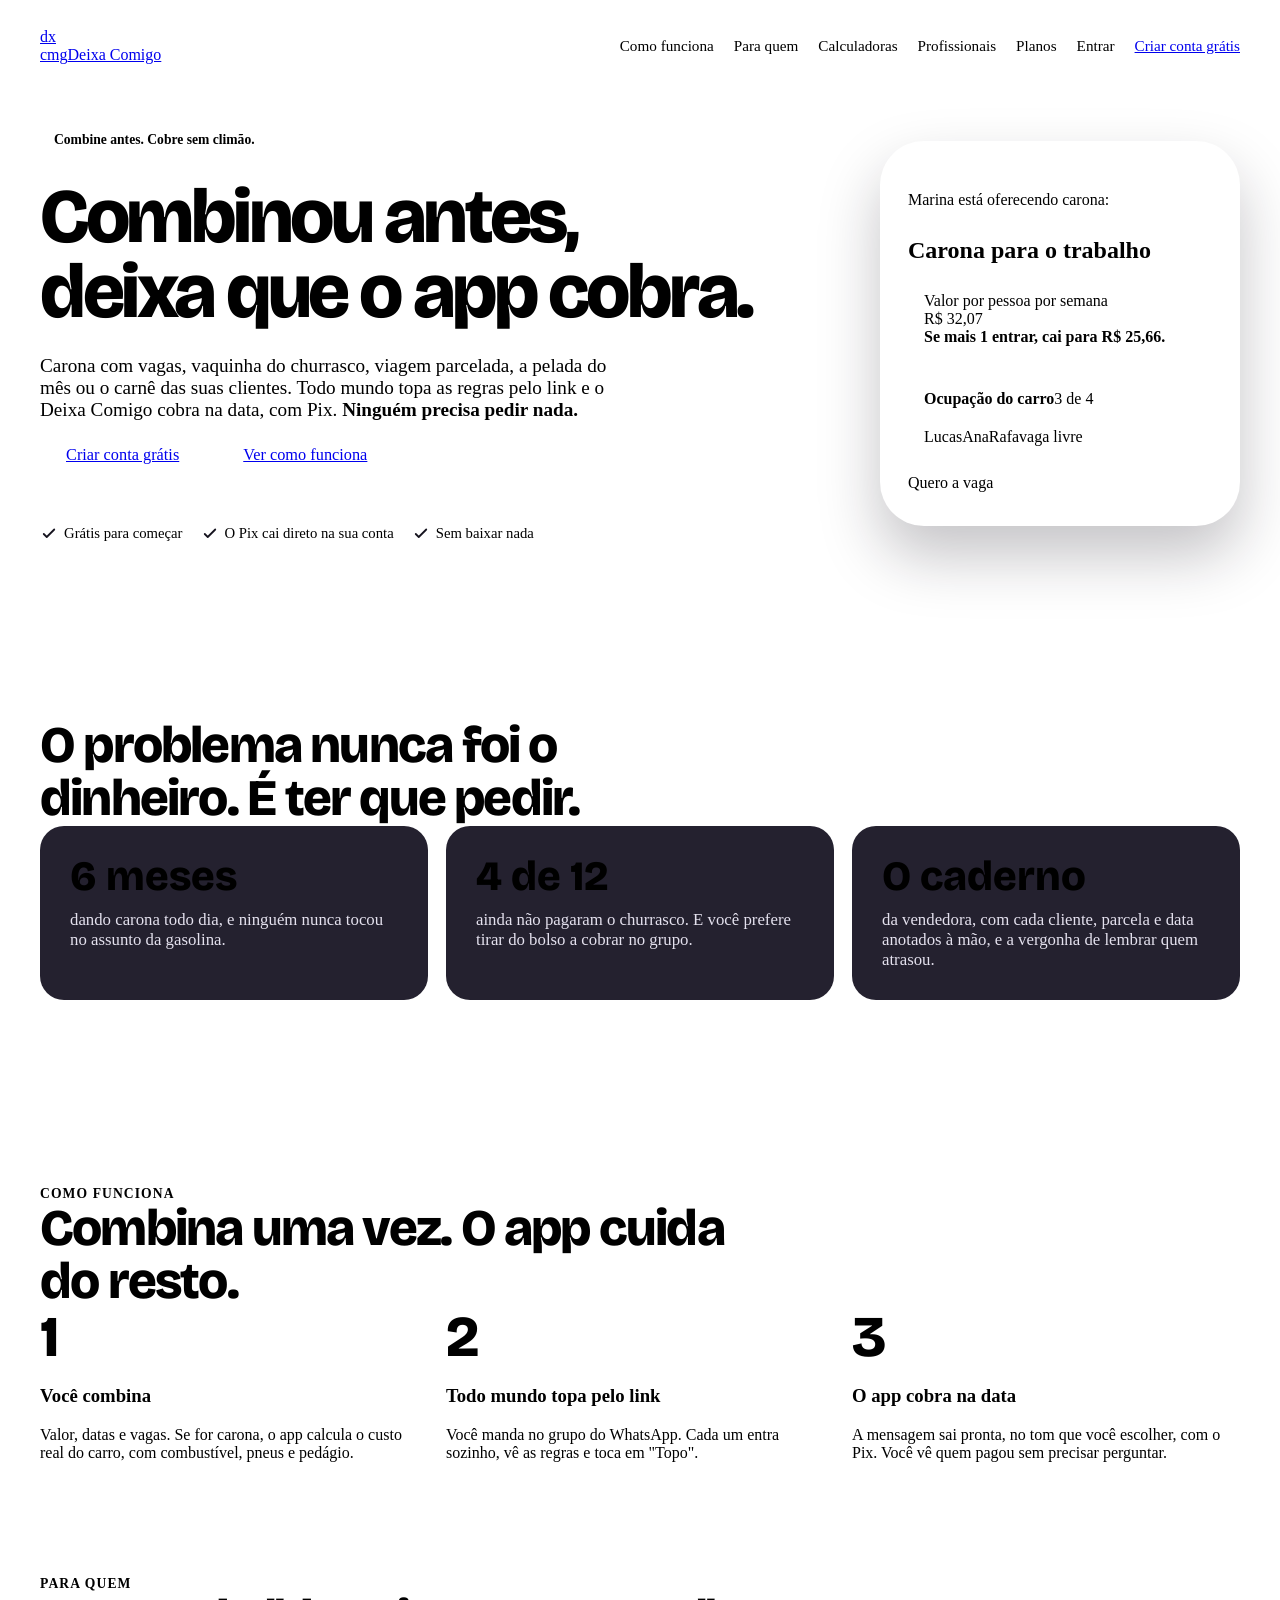
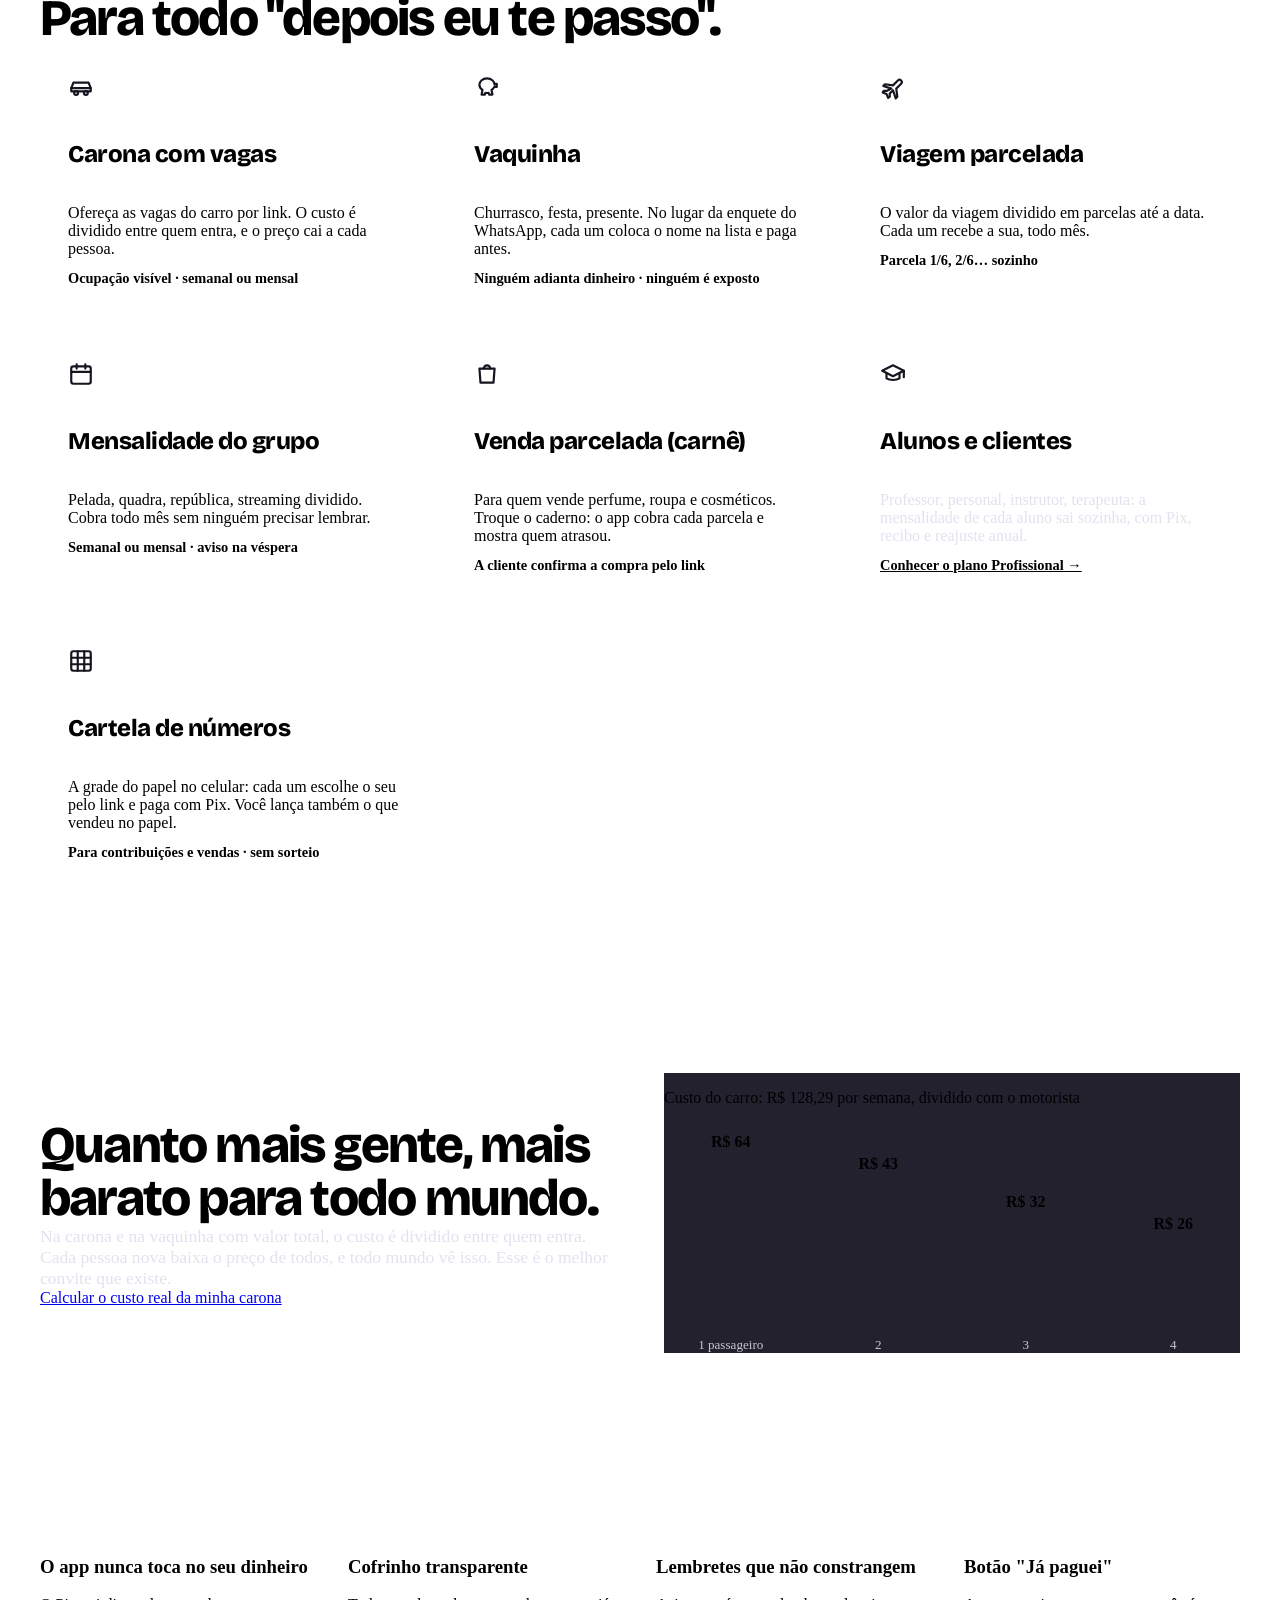
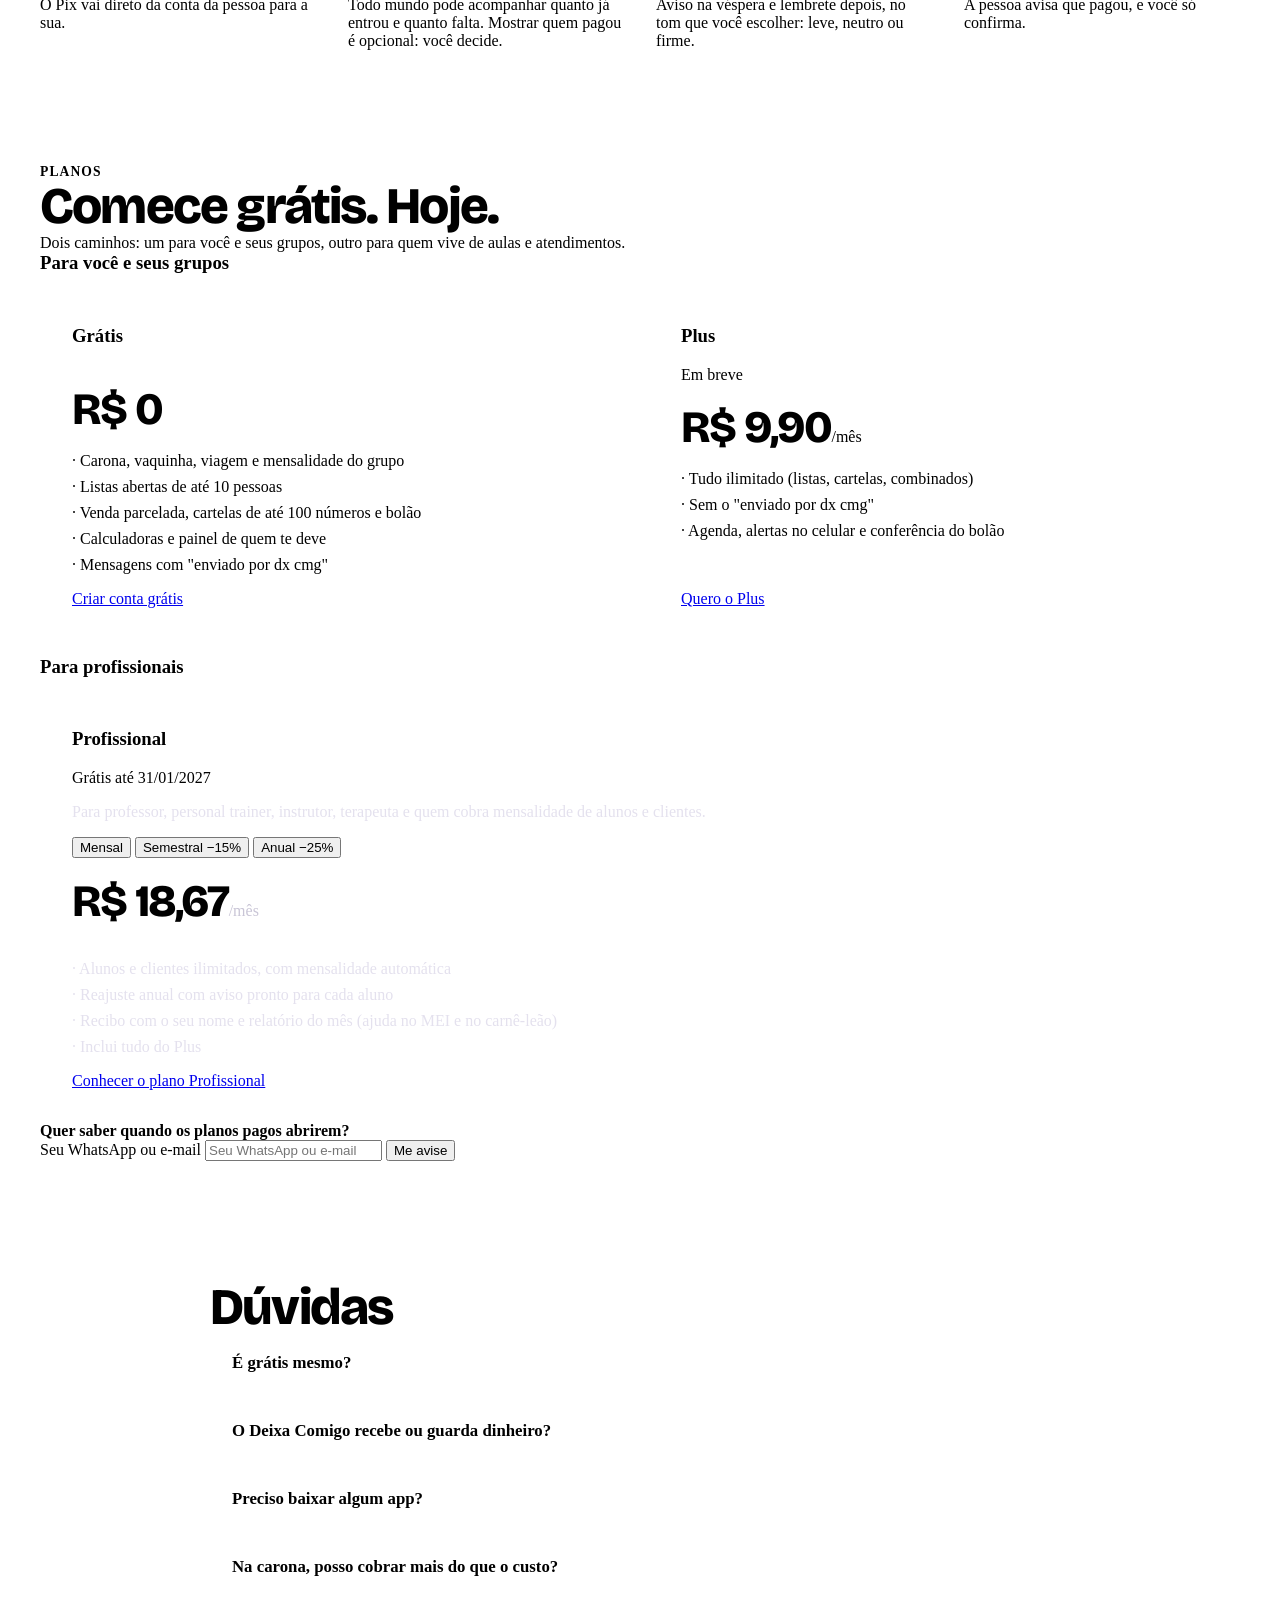
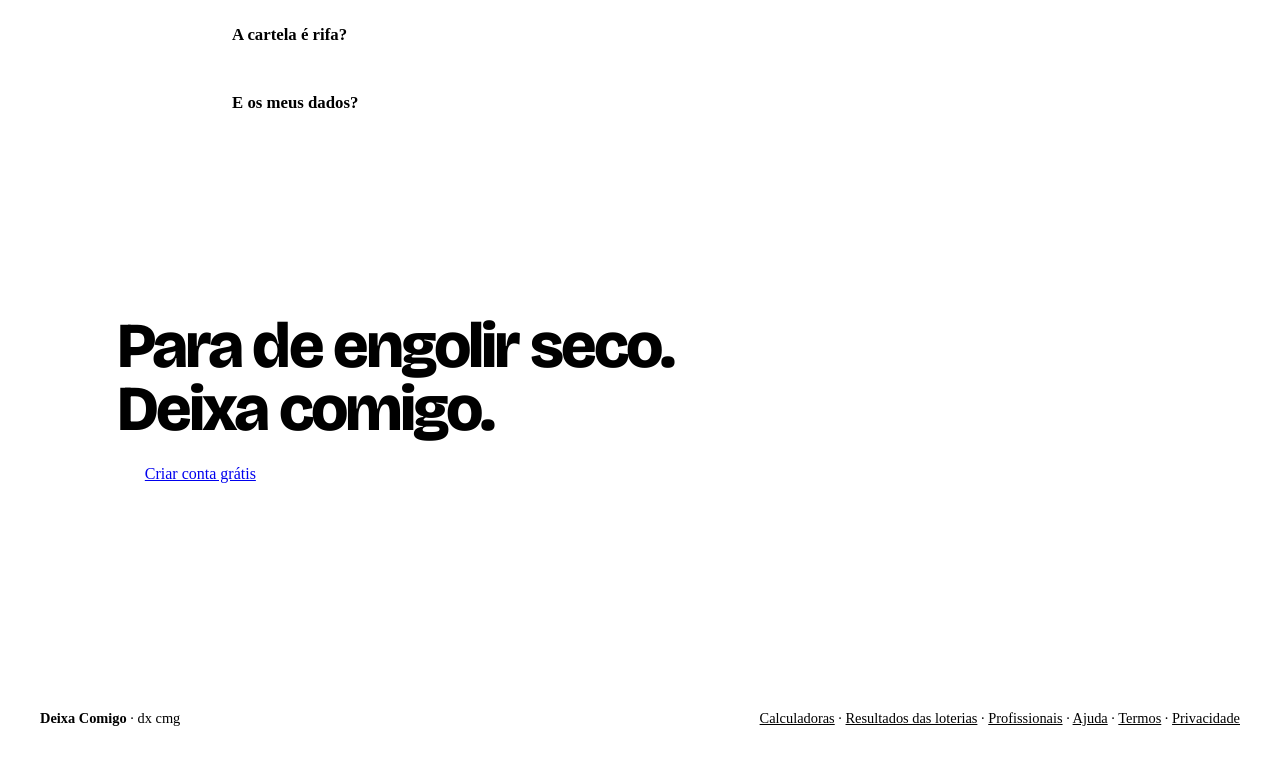
==== commit 46267f96: "Cofrinho transparente para combinados em grupo, pop-ups no visual do app e explicação antes de pedir" ====
--- a/public/index.html
+++ b/public/index.html
@@ -177,7 +177,7 @@
 <section class="larga secao pilha" style="gap: 32px">
   <div class="grade-3" style="grid-template-columns: repeat(auto-fit, minmax(230px, 1fr)); gap: 32px">
     <div class="pilha-p"><h3>O app nunca toca no seu dinheiro</h3><p class="muted">O Pix vai direto da conta da pessoa para a sua.</p></div>
-    <div class="pilha-p"><h3>Ninguém é exposto</h3><p class="muted">O grupo vê quem está dentro, nunca quem pagou ou deixou de pagar.</p></div>
+    <div class="pilha-p"><h3>Cofrinho transparente</h3><p class="muted">Todo mundo pode acompanhar quanto já entrou e quanto falta. Mostrar quem pagou é opcional: você decide.</p></div>
     <div class="pilha-p"><h3>Lembretes que não constrangem</h3><p class="muted">Aviso na véspera e lembrete depois, no tom que você escolher: leve, neutro ou firme.</p></div>
     <div class="pilha-p"><h3>Botão "Já paguei"</h3><p class="muted">A pessoa avisa que pagou, e você só confirma.</p></div>
   </div>
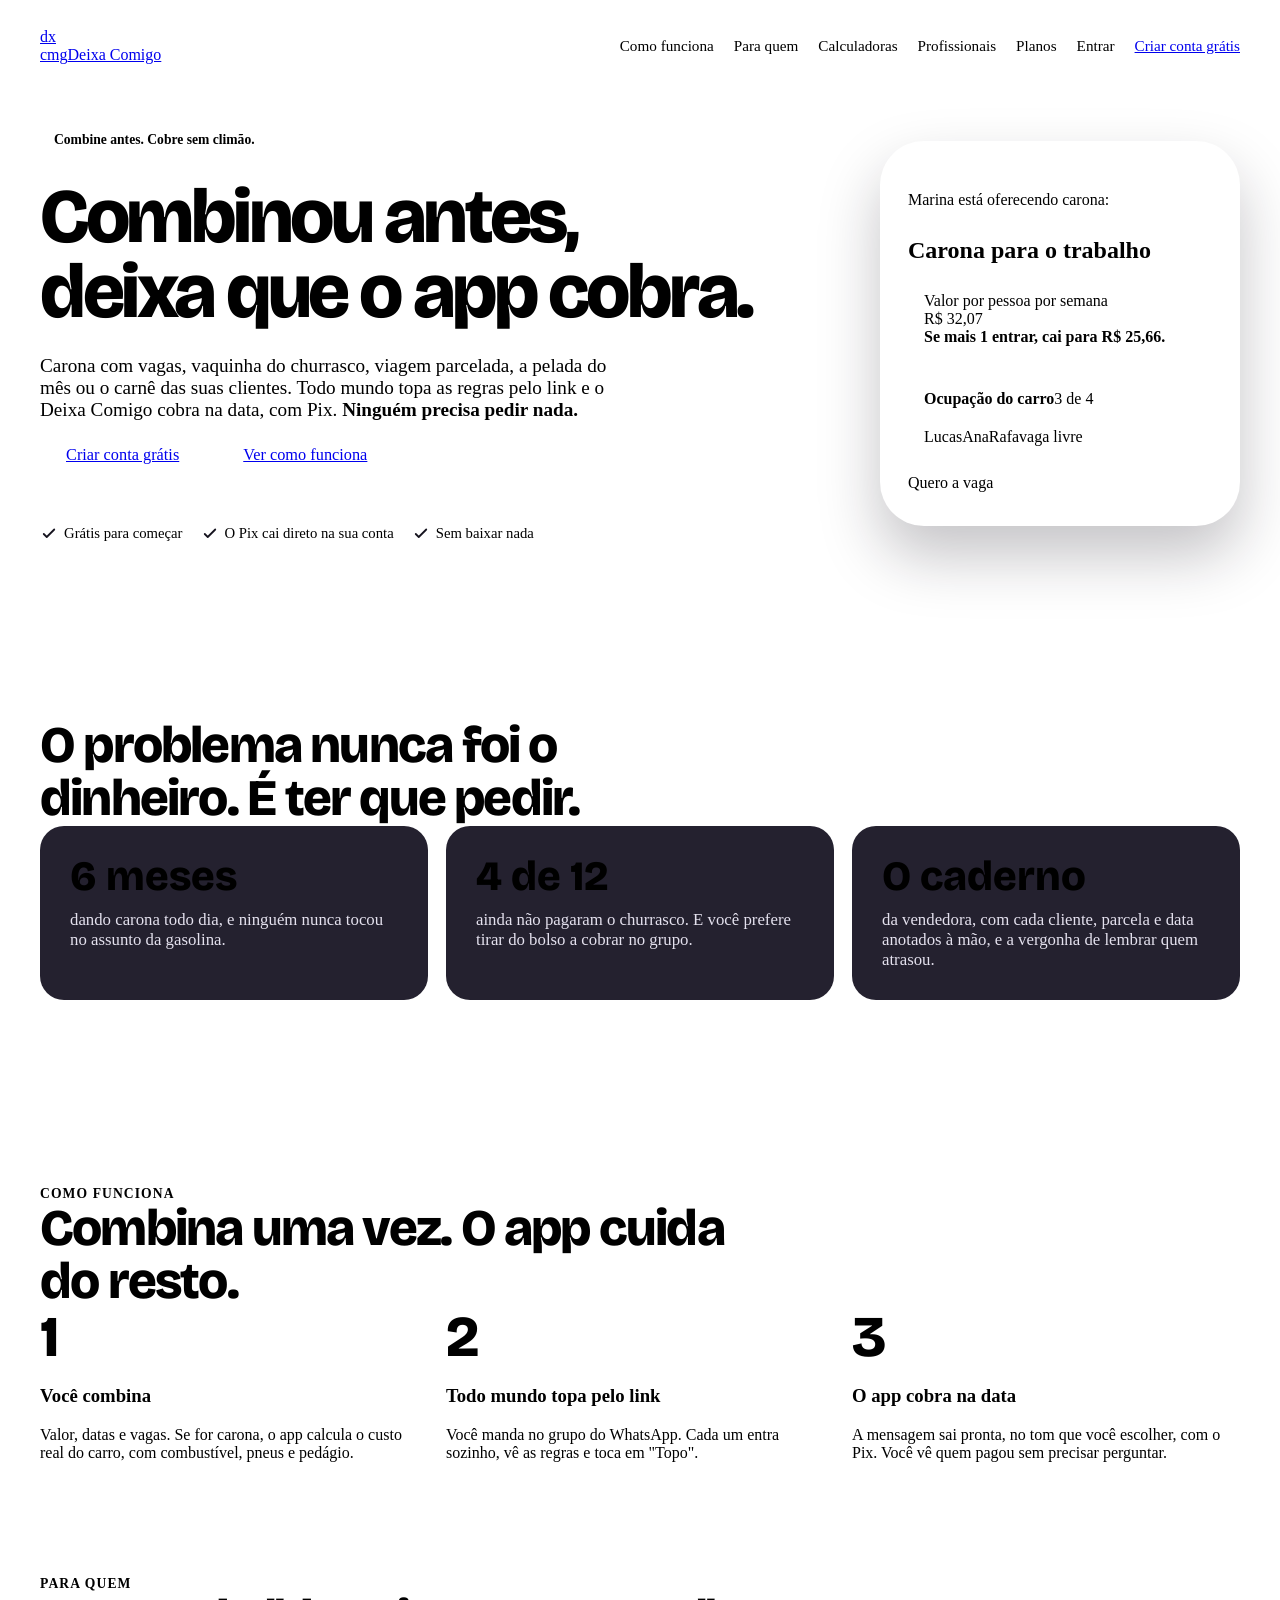
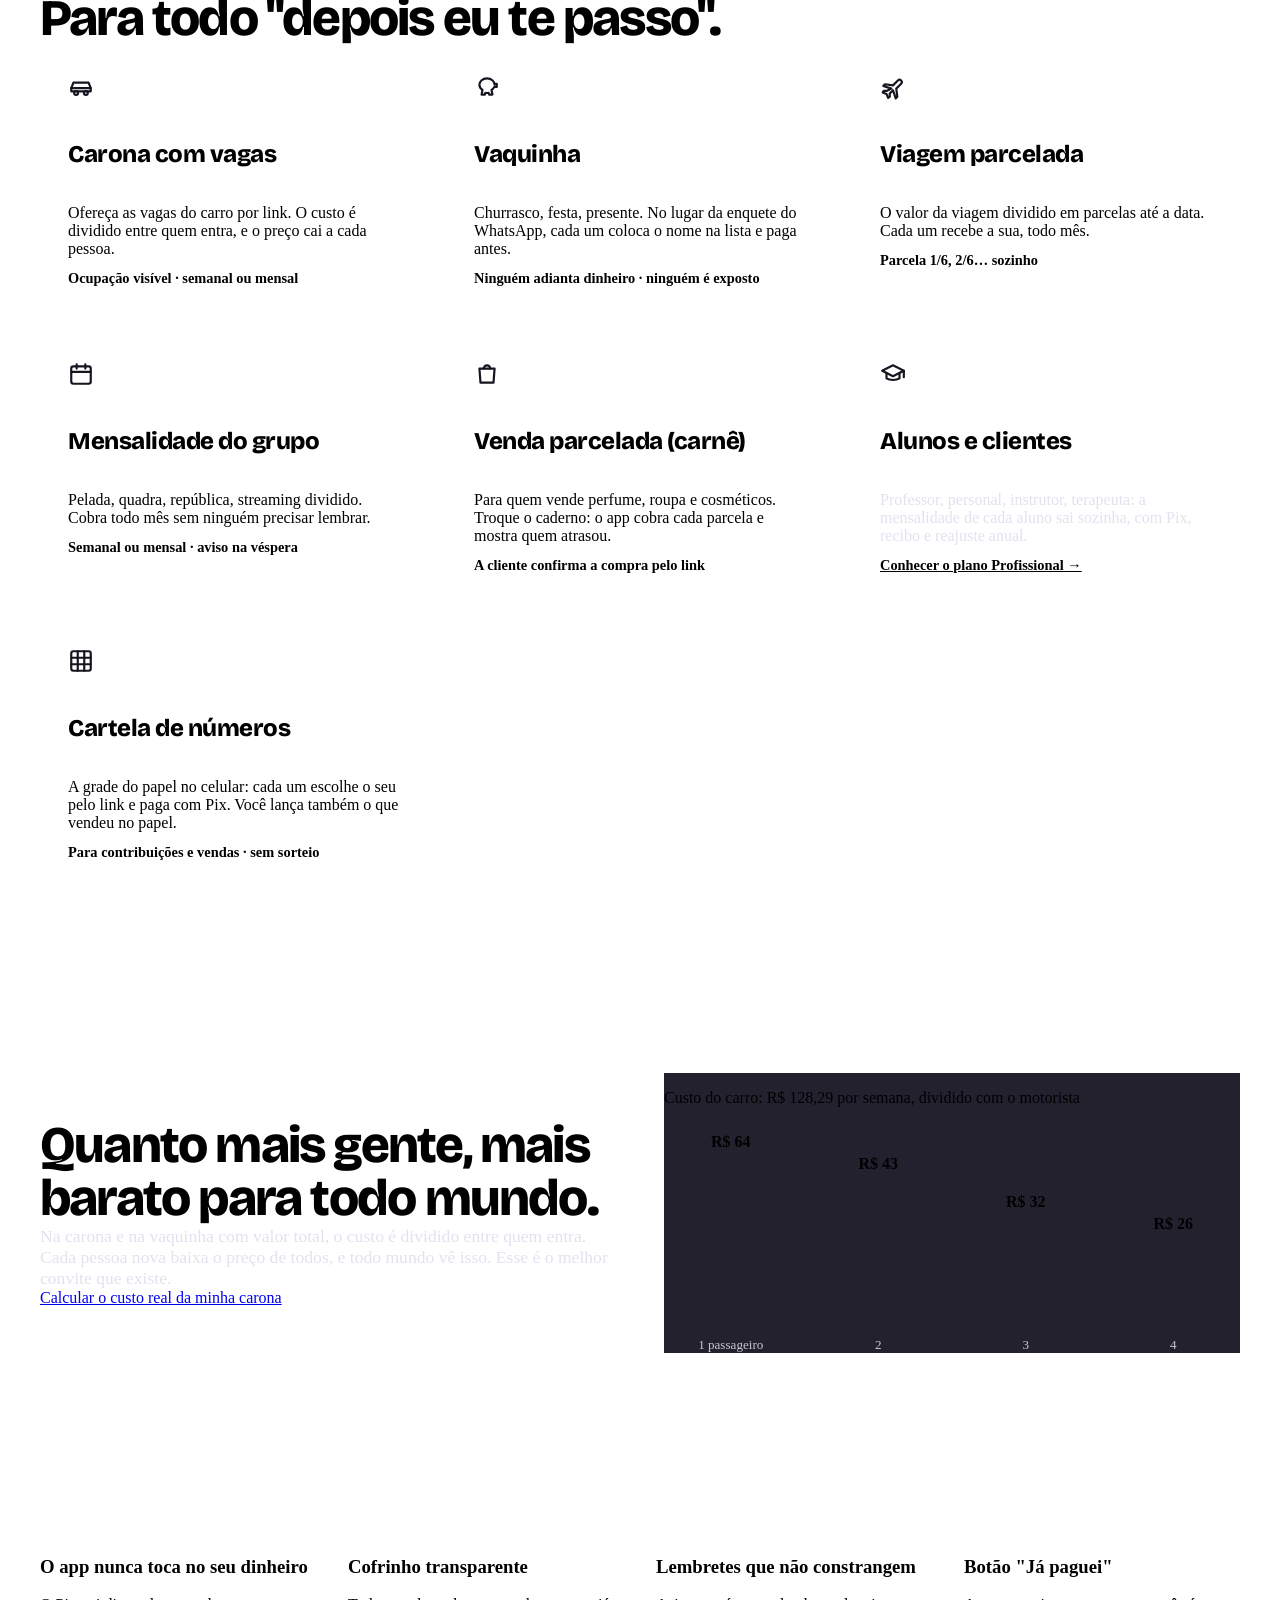
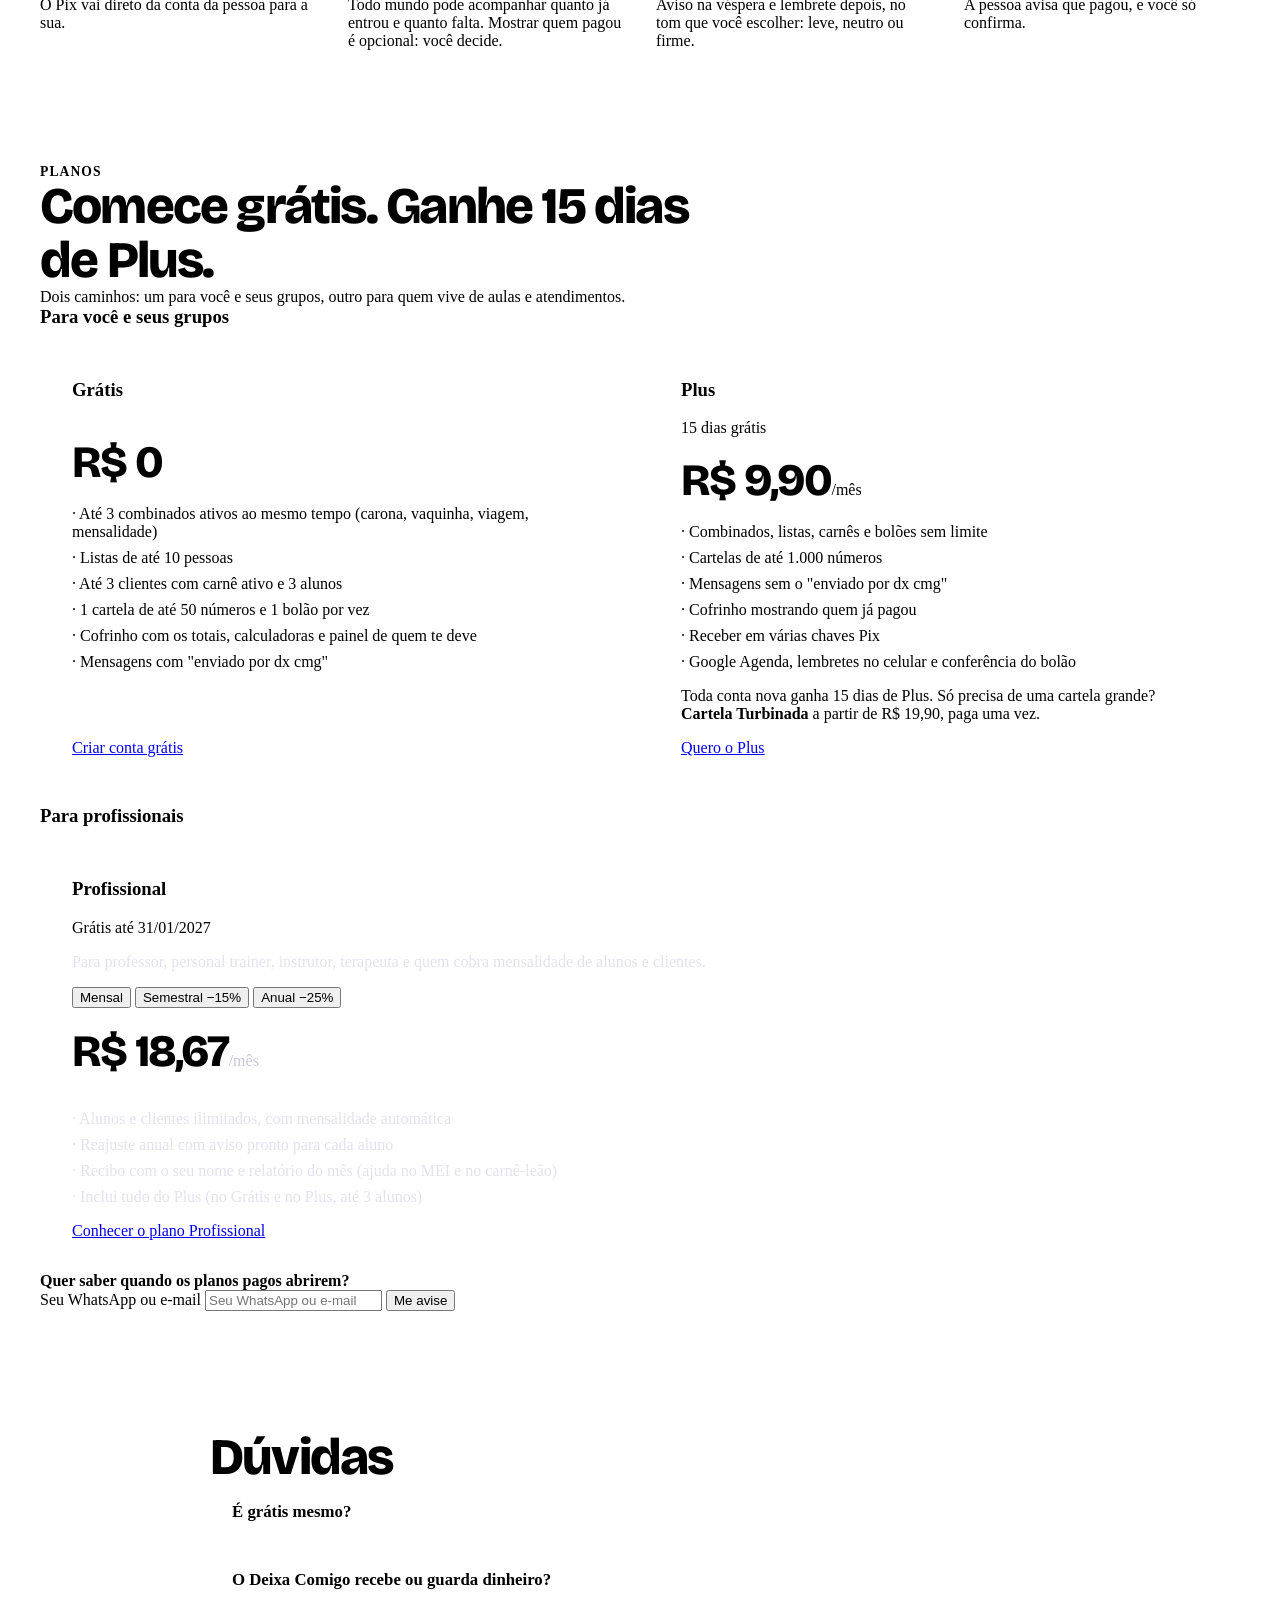
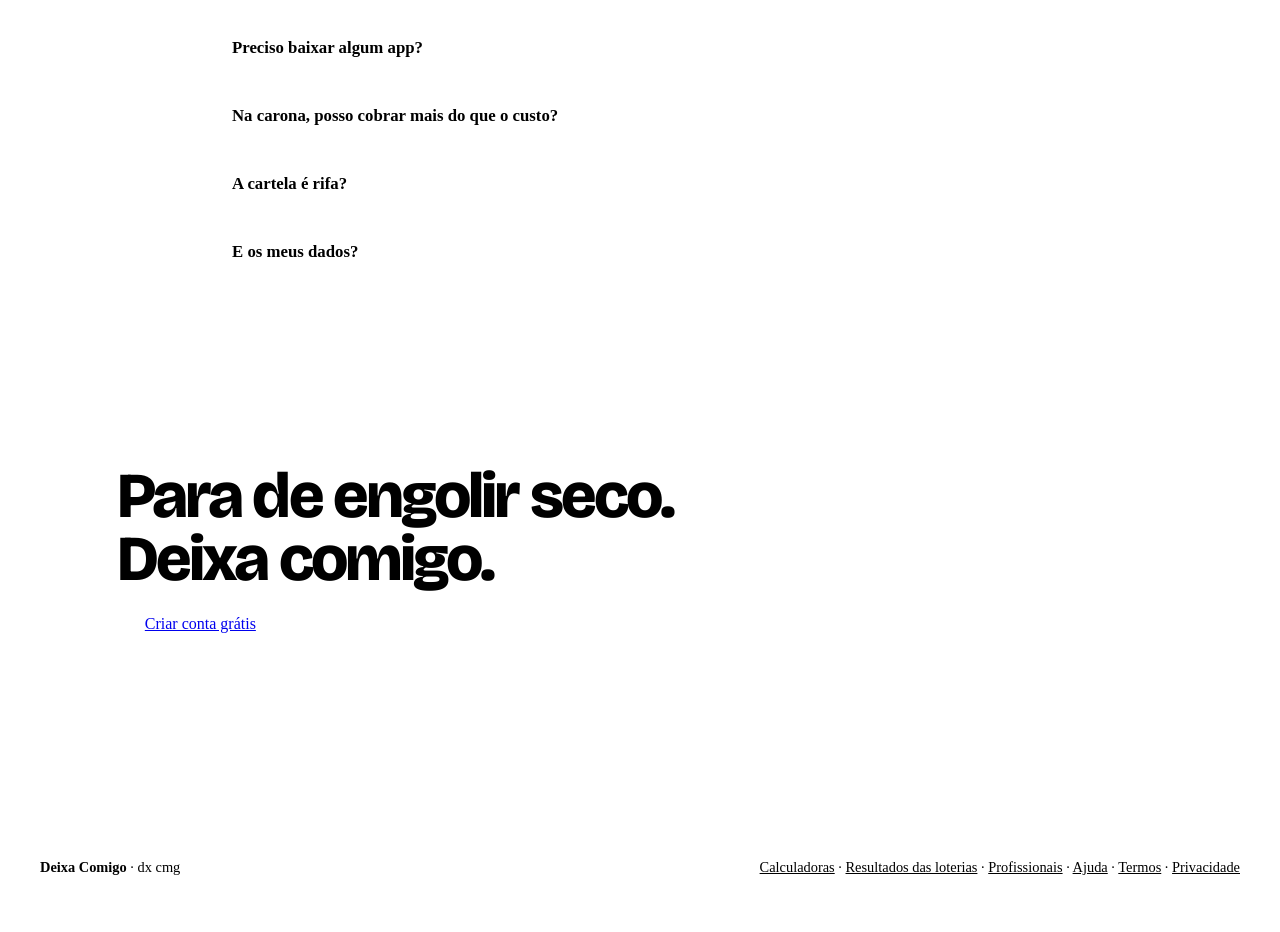
==== commit e6299828: "Planos: limites do Grátis (depois do lançamento), 15 dias de Plus, convites no momento certo, Cartel" ====
--- a/public/index.html
+++ b/public/index.html
@@ -186,7 +186,7 @@
 <section id="planos" class="larga pilha" style="gap: 32px; padding-bottom: 96px">
   <div class="pilha-p" style="max-width: 44rem">
     <span style="font-weight: 700; color: var(--roxo); text-transform: uppercase; letter-spacing: 0.08em; font-size: 0.85rem">Planos</span>
-    <h2 class="h-secao">Comece grátis. Hoje.</h2>
+    <h2 class="h-secao">Comece grátis. Ganhe 15 dias de Plus.</h2>
     <p class="muted" style="margin: 0">Dois caminhos: um para você e seus grupos, outro para quem vive de aulas e atendimentos.</p>
   </div>
   <h3 style="margin: 0">Para você e seus grupos</h3>
@@ -194,22 +194,27 @@
     <div class="plano">
       <h3>Grátis</h3><span class="preco">R$ 0</span>
       <ul class="muted">
-        <li>· Carona, vaquinha, viagem e mensalidade do grupo</li>
-        <li>· Listas abertas de até 10 pessoas</li>
-        <li>· Venda parcelada, cartelas de até 100 números e bolão</li>
-        <li>· Calculadoras e painel de quem te deve</li>
+        <li>· Até 3 combinados ativos ao mesmo tempo (carona, vaquinha, viagem, mensalidade)</li>
+        <li>· Listas de até 10 pessoas</li>
+        <li>· Até 3 clientes com carnê ativo e 3 alunos</li>
+        <li>· 1 cartela de até 50 números e 1 bolão por vez</li>
+        <li>· Cofrinho com os totais, calculadoras e painel de quem te deve</li>
         <li>· Mensagens com "enviado por dx cmg"</li>
       </ul>
       <a class="btn sec" href="/app/#/cadastro" data-cta="plano_gratis">Criar conta grátis</a>
     </div>
     <div class="plano">
-      <div class="linha-flex entre"><h3>Plus</h3><span class="tag neutra">Em breve</span></div>
+      <div class="linha-flex entre"><h3>Plus</h3><span class="tag" style="background: var(--lima); color: var(--ink)">15 dias grátis</span></div>
       <div><span class="preco">R$ 9,90</span><span class="muted">/mês</span></div>
       <ul class="muted">
-        <li>· Tudo ilimitado (listas, cartelas, combinados)</li>
-        <li>· Sem o "enviado por dx cmg"</li>
-        <li>· Agenda, alertas no celular e conferência do bolão</li>
+        <li>· Combinados, listas, carnês e bolões sem limite</li>
+        <li>· Cartelas de até 1.000 números</li>
+        <li>· Mensagens sem o "enviado por dx cmg"</li>
+        <li>· Cofrinho mostrando quem já pagou</li>
+        <li>· Receber em várias chaves Pix</li>
+        <li>· Google Agenda, lembretes no celular e conferência do bolão</li>
       </ul>
+      <p class="pequeno muted" style="margin: 0">Toda conta nova ganha 15 dias de Plus. Só precisa de uma cartela grande? <strong>Cartela Turbinada</strong> a partir de R$ 19,90, paga uma vez.</p>
       <a class="btn sec" href="#avise-plus" data-plano="plus">Quero o Plus</a>
     </div>
   </div>
@@ -228,7 +233,7 @@
       <li>· Alunos e clientes ilimitados, com mensalidade automática</li>
       <li>· Reajuste anual com aviso pronto para cada aluno</li>
       <li>· Recibo com o seu nome e relatório do mês (ajuda no MEI e no carnê-leão)</li>
-      <li>· Inclui tudo do Plus</li>
+      <li>· Inclui tudo do Plus (no Grátis e no Plus, até 3 alunos)</li>
     </ul>
     <a class="btn lima" href="/profissionais/" data-plano="autonomo">Conhecer o plano Profissional</a>
   </div>
@@ -246,7 +251,7 @@
 
 <section class="larga pilha" style="gap: 24px; padding-bottom: 96px; max-width: 860px">
   <h2 class="h-secao">Dúvidas</h2>
-  <details class="faq"><summary>É grátis mesmo?</summary><p>Sim. O plano grátis já faz tudo o que está nesta página, com alguns limites (por exemplo, listas de até 10 pessoas). Os planos pagos (Plus e Profissional) chegam em breve, e alguns recursos deles já estão liberados para todos até 31/01/2027.</p></details>
+  <details class="faq"><summary>É grátis mesmo?</summary><p>Sim. O plano Grátis já faz tudo o que está nesta página, com alguns limites (por exemplo, até 3 combinados ativos e listas de até 10 pessoas). Toda conta ganha 15 dias de Plus para experimentar tudo sem limite, e durante o lançamento, até 31/01/2027, está tudo liberado. Quem paga a cobrança nunca precisa de plano nem de conta.</p></details>
   <details class="faq"><summary>O Deixa Comigo recebe ou guarda dinheiro?</summary><p>Não. O app só gera o link com a sua chave Pix. O dinheiro vai direto da conta da pessoa para a sua.</p></details>
   <details class="faq"><summary>Preciso baixar algum app?</summary><p>Não. Funciona no navegador do celular. Se quiser, dá para colocar o ícone na tela inicial. Quem recebe o link não precisa nem criar conta.</p></details>
   <details class="faq"><summary>Na carona, posso cobrar mais do que o custo?</summary><p>O Deixa Comigo foi feito para dividir os custos da carona (combustível, manutenção, pedágio) entre quem vai junto. Não é um serviço de transporte remunerado.</p></details>
